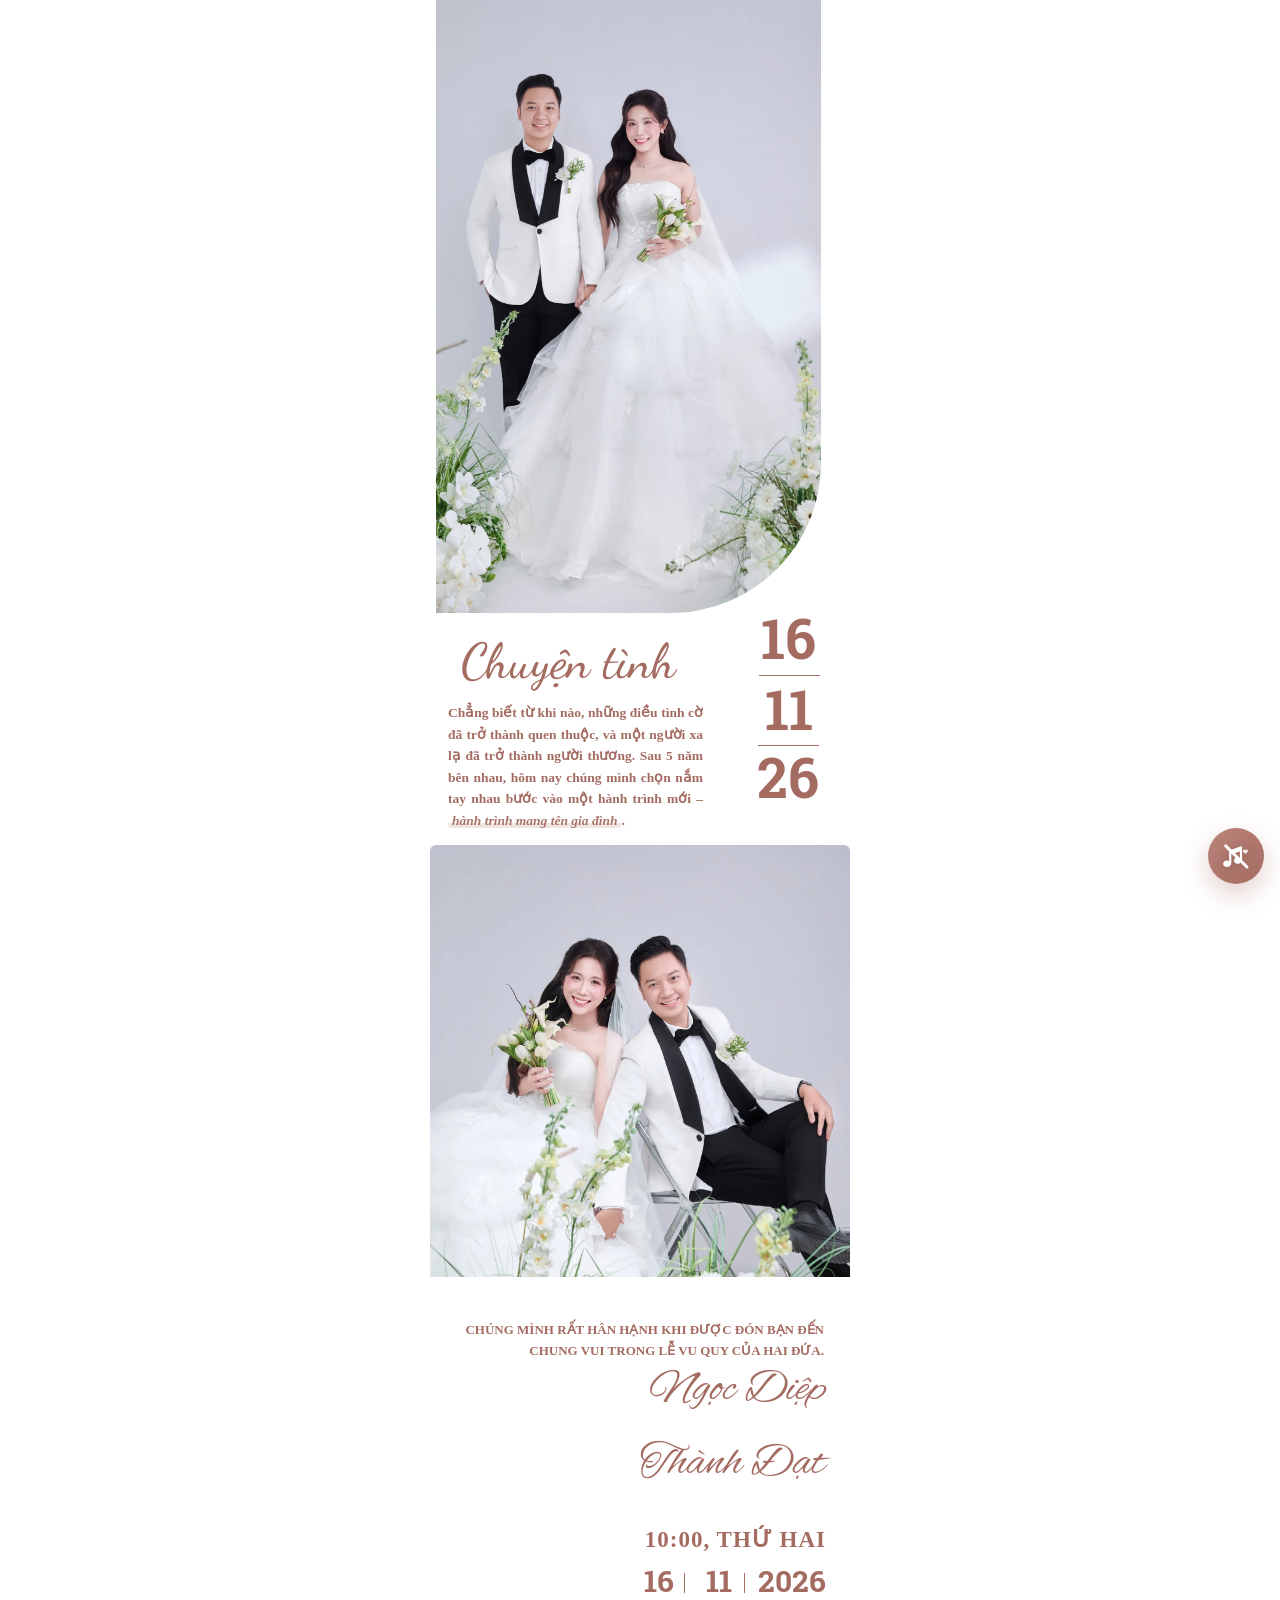
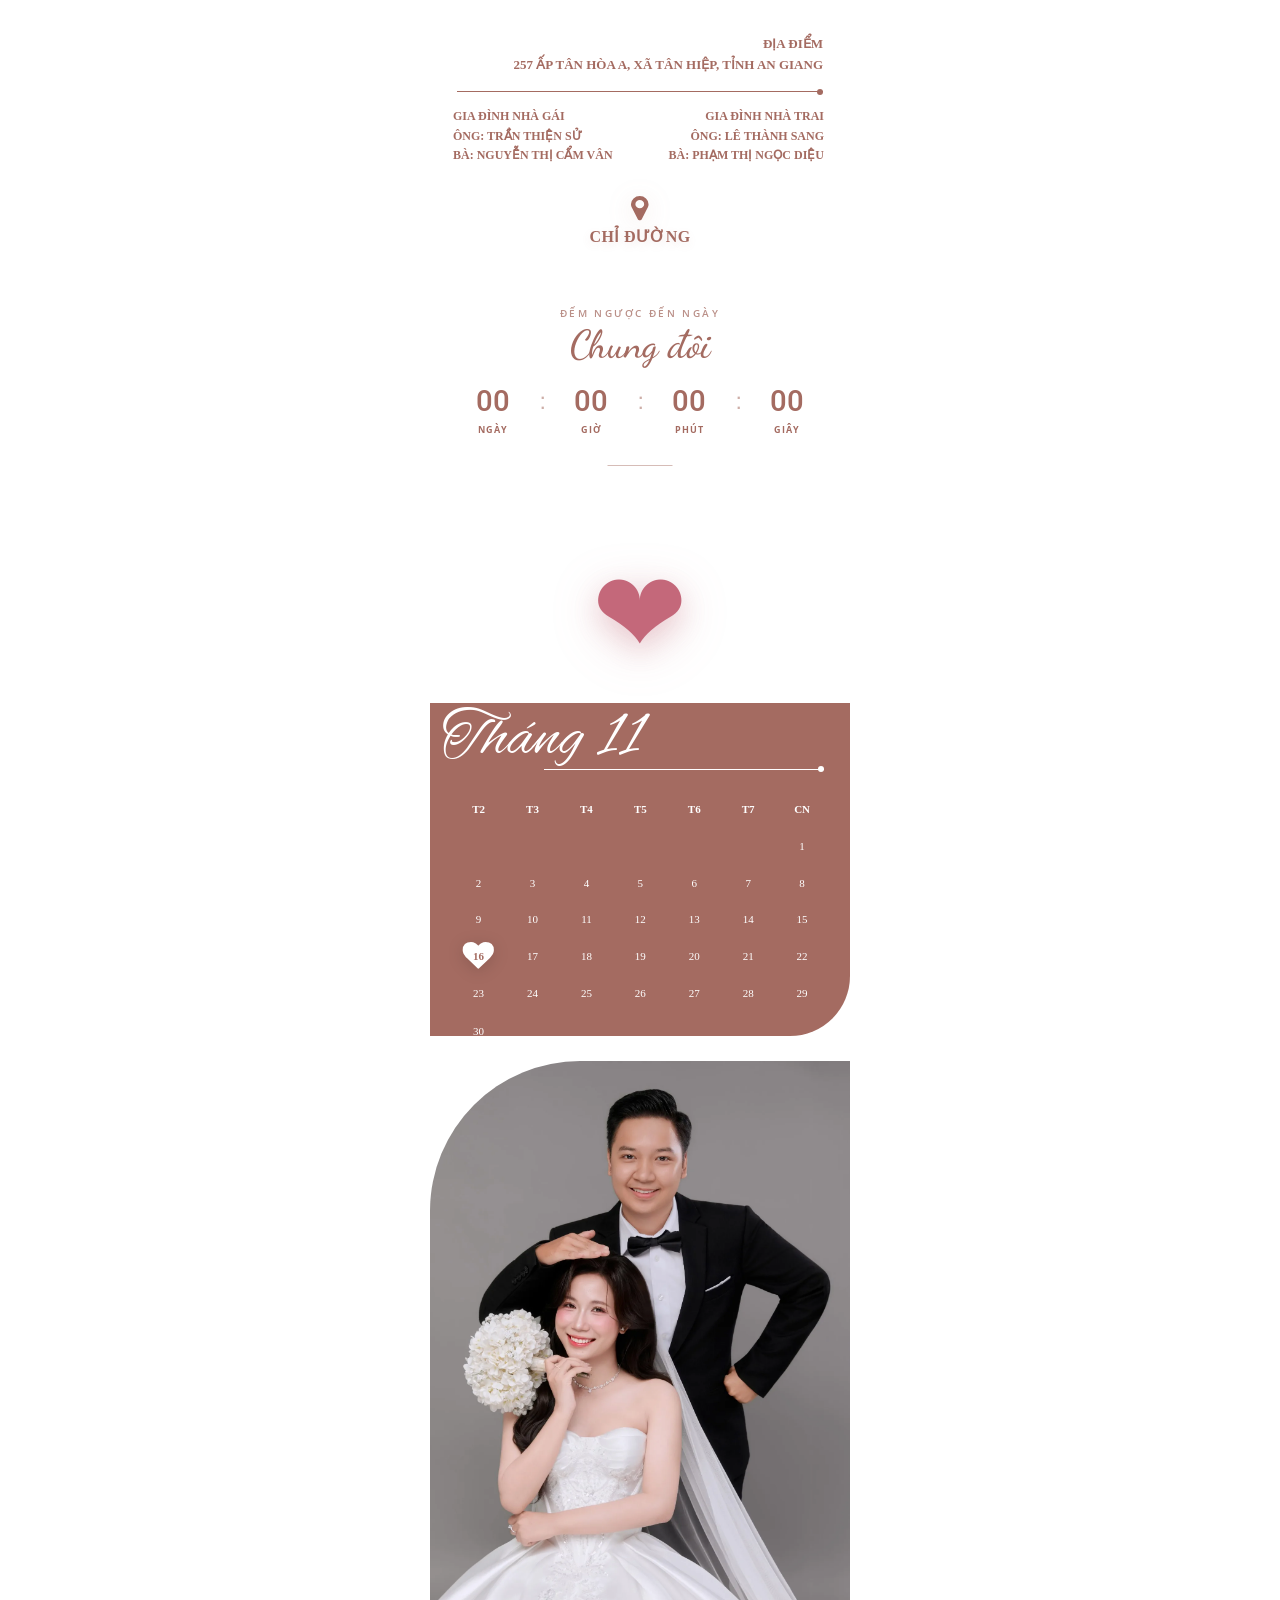
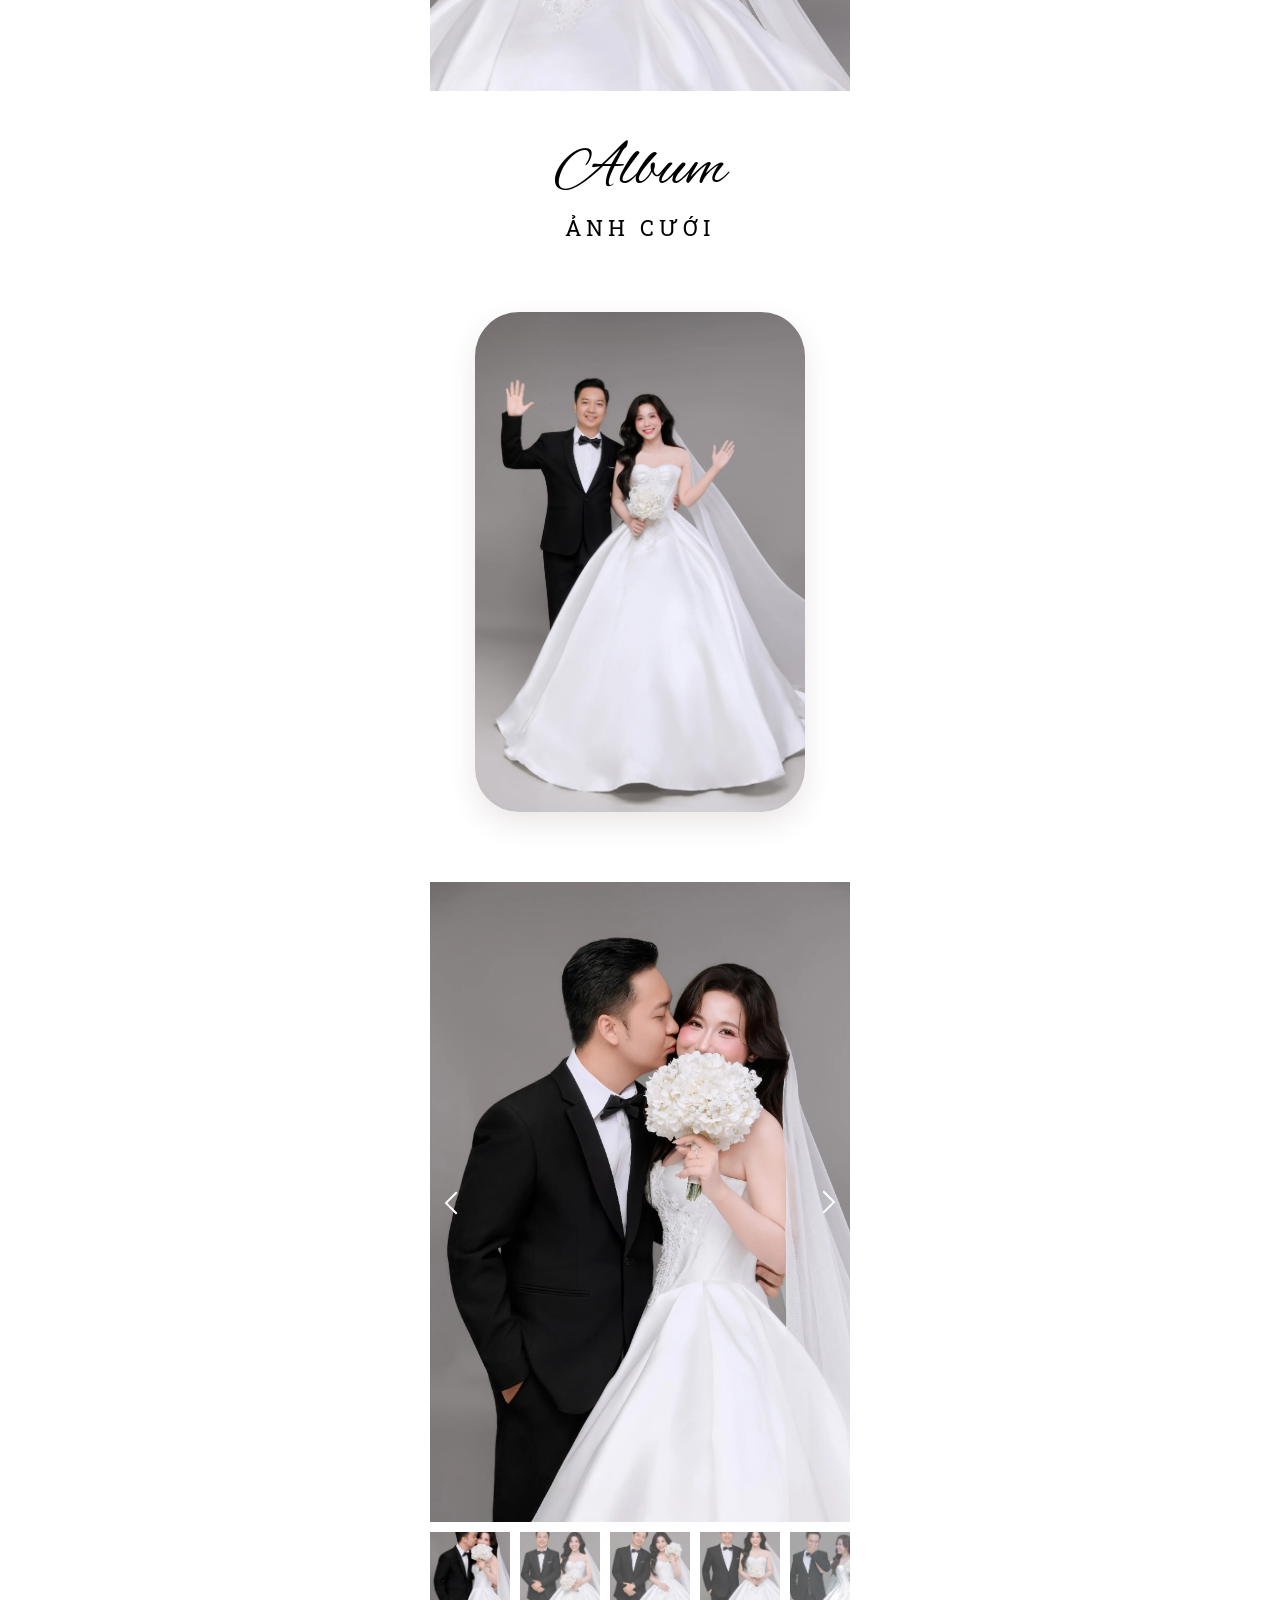
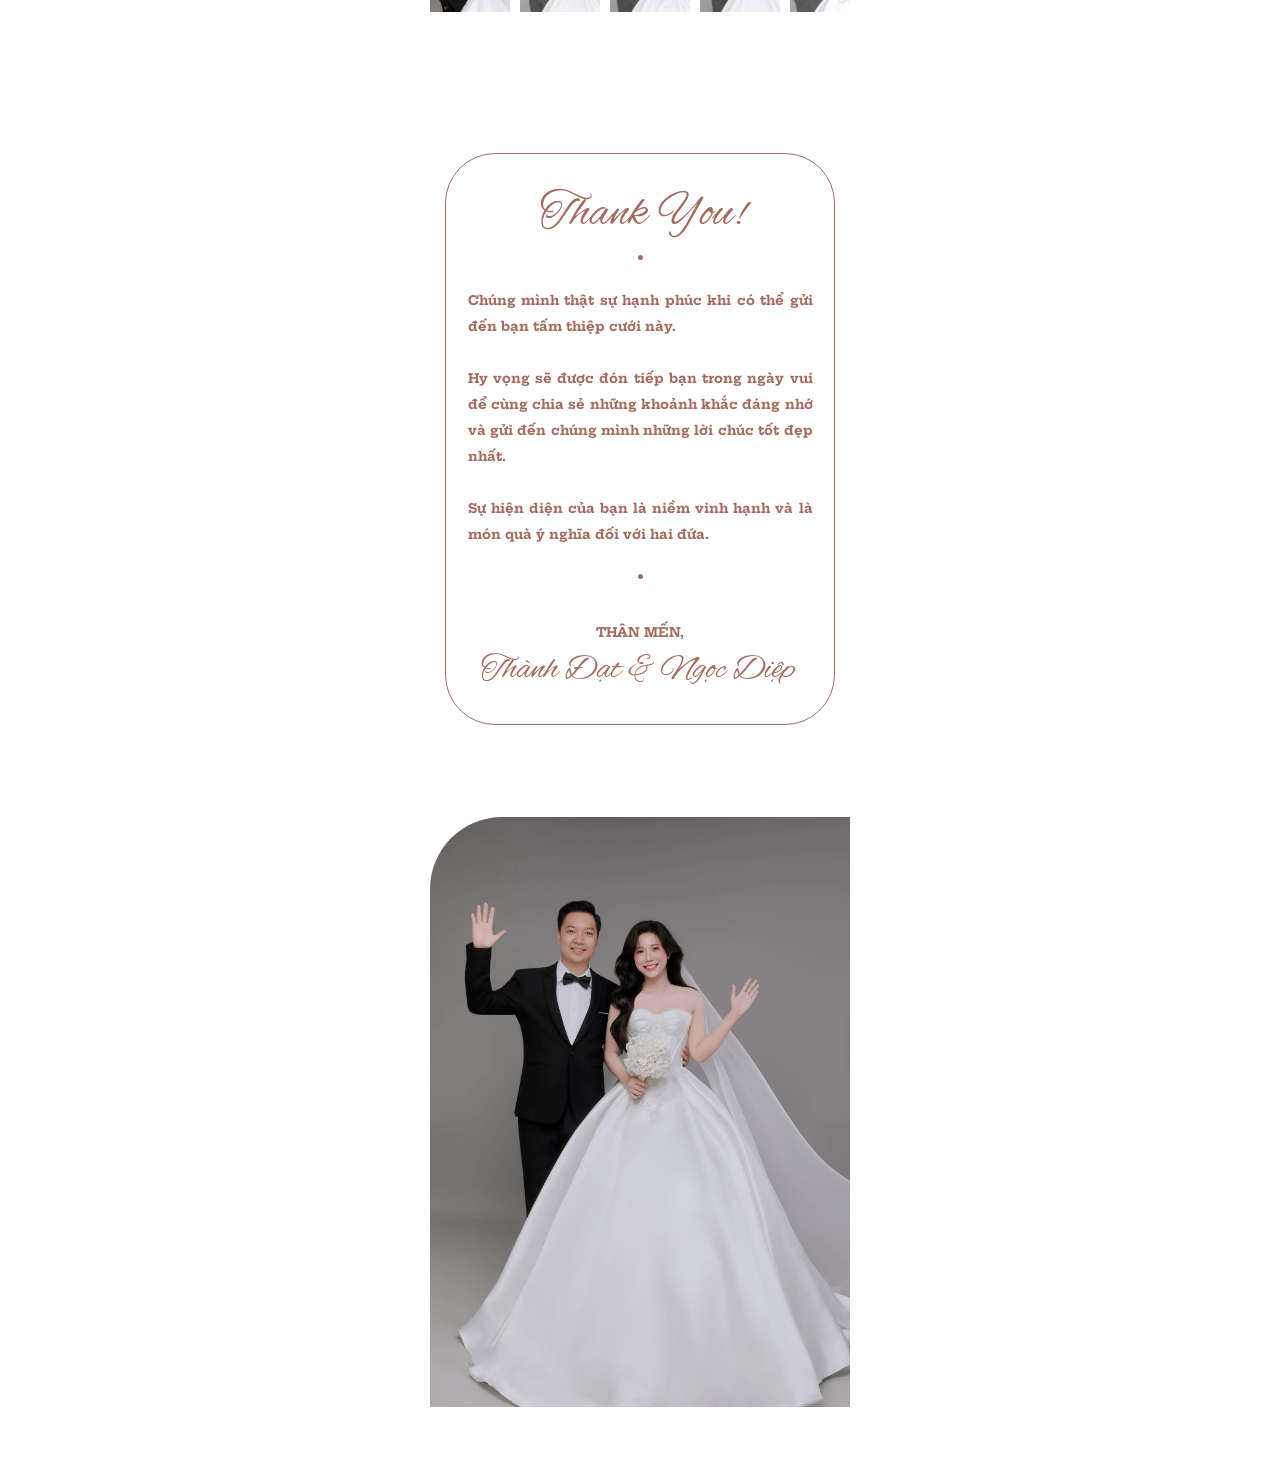
==== index.html @ f13bcc70 "Update wedding website" ====
<!DOCTYPE html>
<html lang="vi">

<head>
  <meta charset="UTF-8">
  <meta name="viewport" content="width=device-width, initial-scale=1, viewport-fit=cover">
  <title>Đám cưới Thành Đạt & Ngọc Diệp</title>

  <meta name="description" content="Trân trọng kính mời bạn đến chung vui cùng Thành Đạt & Ngọc Diệp.">

  <meta property="og:type" content="website">

  <meta property="og:title" content="Đám cưới Thành Đạt & Ngọc Diệp">

  <meta property="og:description" content="Trân trọng kính mời bạn đến chung vui cùng Thành Đạt & Ngọc Diệp.">

  <meta property="og:url" content="https://wedding-tone-hong.vercel.app/">

  <meta property="og:image" content="https://wedding-tone-hong.vercel.app/assets/images/share.jpg">

  <meta property="og:image:width" content="1200">

  <meta property="og:image:height" content="630">

  <meta name="twitter:card" content="summary_large_image">

  <meta name="twitter:title" content="Đám cưới Thành Đạt & Ngọc Diệp">

  <meta name="twitter:description" content="Trân trọng kính mời bạn đến chung vui cùng Thành Đạt & Ngọc Diệp.">

  <meta name="twitter:image" content="https://wedding-tone-hong.vercel.app/assets/images/share.jpg">
  <link rel="preconnect" href="https://fonts.googleapis.com/" crossorigin>
  <link rel="preconnect" href="https://fonts.gstatic.com/" crossorigin>
  <link rel="preconnect" href="https://w.ladicdn.com/" crossorigin>

  <!-- Wedding Tone Hong V2.8 optimized assets -->
  <link rel="preconnect" href="https://fonts.googleapis.com" crossorigin>
  <link rel="preconnect" href="https://fonts.gstatic.com" crossorigin>
  <link rel="preconnect" href="https://w.ladicdn.com" crossorigin>

  <link rel="preload" as="image" href="assets/images/cover.jpg" fetchpriority="high">

  <link
    rel="stylesheet"
    href="https://fonts.googleapis.com/css2?family=Alex+Brush&family=Dancing+Script:wght@500;600&family=Hepta+Slab:wght@400;700&family=Open+Sans:wght@400;700&family=Roboto+Slab:wght@400;700&display=swap"
  >

  <link rel="stylesheet" href="css/base-v2.8.css?v=2.8.0">
  <link rel="stylesheet" href="css/custom.css?v=2.8.0">
  <link rel="stylesheet" href="css/responsive-v2.8.css?v=2.8.0">

  <style id="style_lazyload">
body.lazyload .ladi-image-background,
body.lazyload .ladi-gallery-view-item,
body.lazyload .ladi-gallery-control-item{background-image:none!important}
</style>

  <script src="js/config.js?v=2.8.0" defer></script>
  <script src="js/customize.js?v=2.8.0" defer></script>
  <script src="js/responsive-v2.8.js?v=2.8.0" defer></script>

</head>

<body class="lazyload">
  <div class="ladi-wraper">
    <div id="SECTION1" class='ladi-section'>
      <div class='ladi-section-background'></div>
      <div class="ladi-container">
        <div id="IMAGE9" class='ladi-element'>
          <div class='ladi-image'>
            <div class="ladi-image-background"></div>
          </div>
        </div>
        <div id="IMAGE5" class='ladi-element'>
          <div class='ladi-image'>
            <div class="ladi-image-background"></div>
          </div>
        </div>
        <div id="HEADLINE8" class='ladi-element'>
          <h1 class='ladi-headline'>Chuyện tình</h1>
        </div>
        <div id="HEADLINE9" class='ladi-element'>
          <h1 class='ladi-headline'></h1>
        </div>
        <div id="HEADLINE7" class='ladi-element'>
          <h1 class='ladi-headline'>26<br></h1>
        </div>
        <div id="HEADLINE103" class='ladi-element'>
          <h1 class='ladi-headline'>11<br></h1>
        </div>
        <div id="HEADLINE104" class='ladi-element'>
          <h1 class='ladi-headline'>17<br></h1>
        </div>
        <div id="LINE1" class='ladi-element'>
          <div class='ladi-line'>
            <div class="ladi-line-container"></div>
          </div>
        </div>
        <div id="LINE2" class='ladi-element'>
          <div class='ladi-line'>
            <div class="ladi-line-container"></div>
          </div>
        </div>
      </div>
    </div>
    <div id="SECTION2" class='ladi-section'>
      <div class='ladi-section-background'></div>
      <div class="ladi-container">
        <div id="IMAGE10" class='ladi-element'>
          <div class='ladi-image'>
            <div class="ladi-image-background"></div>
          </div>
        </div>
        <div id="GROUP4" class='ladi-element'>
          <div class='ladi-group'>
            <div id="GROUP3" class='ladi-element'>
              <div class='ladi-group'>
                <div id="HEADLINE10" class='ladi-element'>
                  <h1 class='ladi-headline'>Thành Đạt</h1>
                </div>
                <div id="HEADLINE11" class='ladi-element'>
                  <h1 class='ladi-headline'>Ngọc Diệp</h1>
                </div>
              </div>
            </div>
            <div id="IMAGE12" class='ladi-element'>
              <div class='ladi-image'>
                <div class="ladi-image-background"></div>
              </div>
            </div>
          </div>
        </div>
        <div id="HEADLINE12" class='ladi-element'>
          <h3 class='ladi-headline ladi-transition'></h3>
        </div>
        <div id="GROUP5" class='ladi-element'>
          <div class='ladi-group'>
            <div id="LINE3" class='ladi-element'>
              <div class='ladi-line'>
                <div class="ladi-line-container"></div>
              </div>
            </div>
            <div id="BOX2" class='ladi-element'>
              <div class='ladi-box ladi-transition'></div>
            </div>
          </div>
        </div>
        <div id="IMAGE14" class='ladi-element'>
          <div class='ladi-image'>
            <div class="ladi-image-background"></div>
          </div>
        </div>
        <div id="HEADLINE80" class='ladi-element'>
          <h3 class='ladi-headline ladi-transition'></h3>
        </div>
        <div id="GROUP30" class='ladi-element'>
          <div class='ladi-group'>
            <div id="GROUP29" class='ladi-element'>
              <div class='ladi-group'>
                <div id="HEADLINE91" class='ladi-element'>
                  <h3 class='ladi-headline ladi-transition'>17<br></h3>
                </div>
                <div id="HEADLINE92" class='ladi-element'>
                  <h3 class='ladi-headline ladi-transition'>11<br></h3>
                </div>
                <div id="HEADLINE93" class='ladi-element'>
                  <h3 class='ladi-headline ladi-transition'>2026<br></h3>
                </div>
                <div id="LINE16" class='ladi-element'>
                  <div class='ladi-line'>
                    <div class="ladi-line-container"></div>
                  </div>
                </div>
                <div id="LINE17" class='ladi-element'>
                  <div class='ladi-line'>
                    <div class="ladi-line-container"></div>
                  </div>
                </div>
              </div>
            </div>
            <div id="HEADLINE13" class='ladi-element'>
              <h3 class='ladi-headline ladi-transition'></h3>
            </div>
          </div>
        </div><a
          href="https://www.google.com/maps/dir/51.042311,-113.983428/T.Pot+China+Bistro,+9650+Harvest+Hills+Blvd+N,+Calgary,+AB+T3K+5P4,+Canada/@51.0893093,-114.108796,13404m/data=!3m2!1e3!4b1!4m10!4m9!1m1!4e1!1m5!1m1!1s0x5371667d44a2226f:0x8ac742a384e2f761!2m2!1d-114.0694672!2d51.1415144!3e0?entry=ttu"
          target="_blank" rel="noopener noreferrer" id="GROUP33" class='ladi-element'>
          <div class='ladi-group'>
            <div id="SHAPE2" class='ladi-element'>
              <div class='ladi-shape'><svg xmlns="http://www.w3.org/2000/svg" width="100%" height="100%"
                  preserveAspectRatio="none" viewBox="0 0 1049.8953 1896.0833" class="" fill="rgb(164, 107, 97)">
                  <path
                    d="M768 640q0-106-75-181t-181-75-181 75-75 181 75 181 181 75 181-75 75-181zm256 0q0 109-33 179l-364 774q-16 33-47.5 52t-67.5 19-67.5-19-46.5-52L33 819Q0 749 0 640q0-212 150-362t362-150 362 150 150 362z">
                  </path>
                </svg></div>
            </div>
            <div id="HEADLINE95" class='ladi-element'>
              <h3 class='ladi-headline ladi-transition'>Chỉ đường</h3>
            </div>
          </div>
        </a>
        <div id="PARAGRAPH1" class='ladi-element'>
          <div class='ladi-paragraph'></div>
        </div>
        
        <div id="HEADLINE105" class='ladi-element'>
          <h3 class='ladi-headline ladi-transition'><span style="font-weight: bold;"></span><br><br></h3>
        </div>
        <div id="HEADLINE106" class='ladi-element'>
          <h3 class='ladi-headline ladi-transition'><span style="font-weight: bold;"></span> <span
              style="font-weight: bold;">family</span><br><br></h3>
        </div>
        
      </div>
    </div>
	
	<!-- =========================================
     COUNTDOWN
     ========================================= -->
<section id="SECTION_COUNTDOWN">
  <div class="countdown-inner">

    <div class="countdown-small">
      ĐẾM NGƯỢC ĐẾN NGÀY
    </div>

    <div class="countdown-title">
      Chung đôi
    </div>

    <div
      id="wedding-countdown"
      class="countdown-grid"
      aria-live="polite"
    >

      <div class="countdown-item">
        <span
          id="countdown-days"
          class="countdown-number"
        >00</span>

        <span class="countdown-label">
          Ngày
        </span>
      </div>

      <div class="countdown-separator">
        :
      </div>

      <div class="countdown-item">
        <span
          id="countdown-hours"
          class="countdown-number"
        >00</span>

        <span class="countdown-label">
          Giờ
        </span>
      </div>

      <div class="countdown-separator">
        :
      </div>

      <div class="countdown-item">
        <span
          id="countdown-minutes"
          class="countdown-number"
        >00</span>

        <span class="countdown-label">
          Phút
        </span>
      </div>

      <div class="countdown-separator">
        :
      </div>

      <div class="countdown-item">
        <span
          id="countdown-seconds"
          class="countdown-number"
        >00</span>

        <span class="countdown-label">
          Giây
        </span>
      </div>

    </div>

  </div>
</section>
	
    <div id="SECTION3" class='ladi-section'>
      <div class='ladi-section-background'></div>
      <div class="ladi-container">
        <div id="IMAGE15" class='ladi-element'>
          <div class='ladi-image'>
            <div class="ladi-image-background"></div>
          </div>
        </div>
        <div id="BOX3" class='ladi-element'>
          <div class='ladi-box ladi-transition'></div>
        </div>
        <div id="HEADLINE16" class='ladi-element'>
          <h3 class='ladi-headline ladi-transition'>Tháng</h3>
        </div>
        <div id="GROUP21" class='ladi-element'>
          <div class='ladi-group'>
            <div id="SHAPE1" class='ladi-element'>
              <div class='ladi-shape'><svg xmlns="http://www.w3.org/2000/svg" width="100%" height="100%"
                  preserveAspectRatio="none" viewBox="0 0 1792 1896.0833" class="" fill="rgb(255, 255, 255)">
                  <path
                    d="M896 1664q-26 0-44-18l-624-602q-10-8-27.5-26T145 952.5 77 855 23.5 734 0 596q0-220 127-344t351-124q62 0 126.5 21.5t120 58T820 276t76 68q36-36 76-68t95.5-68.5 120-58T1314 128q224 0 351 124t127 344q0 221-229 450l-623 600q-18 18-44 18z">
                  </path>
                </svg></div>
            </div>
            <div id="HEADLINE17" class='ladi-element'>
              <h3 class='ladi-headline'>Mon</h3>
            </div>
            <div id="HEADLINE18" class='ladi-element'>
              <h3 class='ladi-headline'>tue</h3>
            </div>
            <div id="HEADLINE19" class='ladi-element'>
              <h3 class='ladi-headline'>wed</h3>
            </div>
            <div id="HEADLINE20" class='ladi-element'>
              <h3 class='ladi-headline'>thu</h3>
            </div>
            <div id="HEADLINE21" class='ladi-element'>
              <h3 class='ladi-headline'>fri</h3>
            </div>
            <div id="HEADLINE22" class='ladi-element'>
              <h3 class='ladi-headline'>sat</h3>
            </div>
            <div id="HEADLINE23" class='ladi-element'>
              <h3 class='ladi-headline'>sun</h3>
            </div>
            <div id="HEADLINE24" class='ladi-element'>
              <h3 class='ladi-headline'>2</h3>
            </div>
            <div id="HEADLINE25" class='ladi-element'>
              <h3 class='ladi-headline'>3</h3>
            </div>
            <div id="HEADLINE26" class='ladi-element'>
              <h3 class='ladi-headline'>4</h3>
            </div>
            <div id="HEADLINE27" class='ladi-element'>
              <h3 class='ladi-headline'>5</h3>
            </div>
            <div id="HEADLINE28" class='ladi-element'>
              <h3 class='ladi-headline'>6</h3>
            </div>
            <div id="HEADLINE29" class='ladi-element'>
              <h3 class='ladi-headline'>7</h3>
            </div>
            <div id="HEADLINE30" class='ladi-element'>
              <h3 class='ladi-headline'>8</h3>
            </div>
            <div id="HEADLINE31" class='ladi-element'>
              <h3 class='ladi-headline'>9</h3>
            </div>
            <div id="HEADLINE32" class='ladi-element'>
              <h3 class='ladi-headline'>10</h3>
            </div>
            <div id="HEADLINE33" class='ladi-element'>
              <h3 class='ladi-headline'>11</h3>
            </div>
            <div id="HEADLINE34" class='ladi-element'>
              <h3 class='ladi-headline'>12</h3>
            </div>
            <div id="HEADLINE35" class='ladi-element'>
              <h3 class='ladi-headline'>13</h3>
            </div>
            <div id="HEADLINE36" class='ladi-element'>
              <h3 class='ladi-headline'>14</h3>
            </div>
            <div id="HEADLINE37" class='ladi-element'>
              <h3 class='ladi-headline'>15</h3>
            </div>
            <div id="HEADLINE38" class='ladi-element'>
              <h3 class='ladi-headline'>16</h3>
            </div>
            <div id="HEADLINE39" class='ladi-element'>
              <h3 class='ladi-headline'>17</h3>
            </div>
            <div id="HEADLINE41" class='ladi-element'>
              <h3 class='ladi-headline'>19</h3>
            </div>
            <div id="HEADLINE42" class='ladi-element'>
              <h3 class='ladi-headline'>20</h3>
            </div>
            <div id="HEADLINE43" class='ladi-element'>
              <h3 class='ladi-headline'>21</h3>
            </div>
            <div id="HEADLINE44" class='ladi-element'>
              <h3 class='ladi-headline'>22</h3>
            </div>
            <div id="HEADLINE45" class='ladi-element'>
              <h3 class='ladi-headline'>23</h3>
            </div>
            <div id="HEADLINE46" class='ladi-element'>
              <h3 class='ladi-headline'>25</h3>
            </div>
            <div id="HEADLINE47" class='ladi-element'>
              <h3 class='ladi-headline'>26</h3>
            </div>
            <div id="HEADLINE48" class='ladi-element'>
              <h3 class='ladi-headline'>24</h3>
            </div>
            <div id="HEADLINE49" class='ladi-element'>
              <h3 class='ladi-headline'>27</h3>
            </div>
            <div id="HEADLINE50" class='ladi-element'>
              <h3 class='ladi-headline'>28</h3>
            </div>
            <div id="HEADLINE51" class='ladi-element'>
              <h3 class='ladi-headline'>29</h3>
            </div>
            <div id="HEADLINE52" class='ladi-element'>
              <h3 class='ladi-headline'>30</h3>
            </div>
            <div id="HEADLINE53" class='ladi-element'>
              <h3 class='ladi-headline'>31</h3>
            </div>
            <div id="HEADLINE54" class='ladi-element'>
              <h3 class='ladi-headline'>1</h3>
            </div>
            <div id="HEADLINE40" class='ladi-element'>
              <h3 class='ladi-headline'>18</h3>
            </div>
          </div>
        </div>
        <div id="GROUP9" class='ladi-element'>
          <div class='ladi-group'>
            <div id="LINE4" class='ladi-element'>
              <div class='ladi-line'>
                <div class="ladi-line-container"></div>
              </div>
            </div>
            <div id="BOX4" class='ladi-element'>
              <div class='ladi-box ladi-transition'></div>
            </div>
          </div>
        </div>
        <div id="IMAGE16" class='ladi-element'>
          <div class='ladi-image'>
            <div class="ladi-image-background"></div>
          </div>
        </div>
        <div id="IMAGE17" class='ladi-element'>
          <div class='ladi-image'>
            <div class="ladi-image-background"></div>
          </div>
        </div>
        <div id="IMAGE47" class='ladi-element'>
          <div class='ladi-image'>
            <div class="ladi-image-background"></div>
          </div>
        </div>
      </div>
    </div>

    <div id="SECTION9" class='ladi-section'>
      <div class='ladi-section-background'></div>
      <div class="ladi-container">
        <div id="IMAGE52" class='ladi-element'>
          <div class='ladi-image'>
            <div class="ladi-image-background"></div>
          </div>
        </div>

        <div id="GROUP42" class='ladi-element'>
          <div class='ladi-group'>

            <div id="IMAGE55" class='ladi-element'>
              <div class='ladi-image'>
                <div class="ladi-image-background"></div>
              </div>
            </div>
            <div id="GROUP43" class='ladi-element'>
              <div class='ladi-group'>
                <div id="HEADLINE107" class='ladi-element'>
                  <h3 class='ladi-headline ladi-transition'>Album</h3>
                </div>
                <div id="HEADLINE108" class='ladi-element'>
                  <h3 class='ladi-headline ladi-transition'>Ảnh cưới</h3>
                </div>
              </div>
            </div>
          </div>
        </div>
        <div id="IMAGE56" class='ladi-element'>
          <div class='ladi-image'>
            <div class="ladi-image-background"></div>
          </div>
        </div>
        <div id="GALLERY2" class='ladi-element'>
          <div class='ladi-gallery ladi-gallery-bottom'>
            <div class="ladi-gallery-view">
              <div class="ladi-gallery-view-arrow ladi-gallery-view-arrow-left opacity-0"></div>
              <div class="ladi-gallery-view-arrow ladi-gallery-view-arrow-right opacity-0"></div>
              </div>
            <div class="ladi-gallery-control">
              <div class="ladi-gallery-control-box">
                </div>
              <div class="ladi-gallery-control-arrow ladi-gallery-control-arrow-left opacity-0"></div>
              <div class="ladi-gallery-control-arrow ladi-gallery-control-arrow-right opacity-0"></div>
            </div>
          </div>
        </div>
      </div>
    </div>
    <div id="SECTION6" class='ladi-section'>
      <div class='ladi-section-background'></div>
      <div class="ladi-container">
        <div id="IMAGE40" class='ladi-element'>
          <div class='ladi-image'>
            <div class="ladi-image-background"></div>
          </div>
        </div>
        <div id="BOX16" class='ladi-element'>
          <div class='ladi-box ladi-transition'></div>
        </div>
        <div id="HEADLINE86" class='ladi-element'>
          <h2 class='ladi-headline'></h2>
        </div>
        <div id="HEADLINE87" class='ladi-element'>
          <h2 class='ladi-headline'>Thân mến,<br></h2>
        </div>
        <div id="BOX12" class='ladi-element'>
          <div class='ladi-box ladi-transition'></div>
        </div>
        <div id="BOX13" class='ladi-element'>
          <div class='ladi-box ladi-transition'></div>
        </div>
        <div id="HEADLINE88" class='ladi-element'>
          <h2 class='ladi-headline'>Thành Đạt &amp; Ngọc Diệp<br></h2>
        </div>
        <div id="HEADLINE100" class='ladi-element'>
          <h2 class='ladi-headline'>Thank You!<br></h2>
        </div>
      </div>
    </div>
    <div id="SECTION7" class='ladi-section'>
      <div class='ladi-section-background'></div>
      <div class="ladi-container">
        <div id="IMAGE42" class='ladi-element'>
          <div class='ladi-image'>
            <div class="ladi-image-background"></div>
          </div>
        </div>

        
        <div id="IMAGE43" class='ladi-element'>
          <div class='ladi-image'>
            <div class="ladi-image-background"></div>
          </div>
        </div>
  
      </div>
    </div>

  </div>

  

  <script id="script_lazyload">
(function(){
  var body=document.body;
  var style=document.getElementById("style_lazyload");
  if(!body)return;

  var nodes=[].slice.call(document.querySelectorAll(
    ".ladi-image-background,.ladi-gallery-view-item,.ladi-gallery-control-item"
  ));
  var h=window.innerHeight||document.documentElement.clientHeight||800;
  var margin=520;

  nodes.forEach(function(el){
    var r=el.getBoundingClientRect();
    if(r.top>h+margin||r.bottom<-margin)el.classList.add("ladi-lazyload");
  });

  if(style)style.remove();
  body.classList.remove("lazyload");

  var lazy=[].slice.call(document.querySelectorAll(".ladi-lazyload"));
  if(!lazy.length)return;

  if(!("IntersectionObserver" in window)){
    lazy.forEach(function(el){el.classList.remove("ladi-lazyload")});
    return;
  }

  var io=new IntersectionObserver(function(entries){
    entries.forEach(function(entry){
      if(!entry.isIntersecting)return;
      entry.target.classList.remove("ladi-lazyload");
      io.unobserve(entry.target);
    });
  },{rootMargin:"520px 0px",threshold:.01});

  lazy.forEach(function(el){io.observe(el)});
})();
</script>

  <!-- Wedding Tone Hong V2.7 - independent runtime -->
  </body>

</html>
---- css/base-v2.8.css ----
/* Wedding Tone Hong V2.8.1 - lean base extracted from index.html */
*,*::before,*::after{box-sizing:border-box}
html,body,div,span,h1,h2,h3,p,a,section{margin:0;padding:0;border:0}
html{-webkit-text-size-adjust:100%;text-size-adjust:100%}
body{line-height:1;background:#fff;font-family:"Open Sans",sans-serif;overflow-x:hidden}
a{text-decoration:none;color:inherit}
*{-webkit-tap-highlight-color:transparent}
.ladi-wraper{width:420px;min-height:100%;overflow:hidden;touch-action:manipulation}
.ladi-container{position:relative;margin:0 auto;height:100%}
.ladi-element{position:absolute}
.ladi-section{position:relative;margin:0 auto}
.ladi-section-background{position:absolute;inset:0;width:100%;height:100%;pointer-events:none;overflow:hidden}
.ladi-group,.ladi-image,.ladi-box,.ladi-shape{position:absolute;width:100%;height:100%}
.ladi-image,.ladi-box{overflow:hidden}
.ladi-image-background{position:absolute;width:100%;height:100%;margin:0 auto;background-repeat:no-repeat;background-position:left top;background-size:cover;background-attachment:scroll;background-origin:content-box;pointer-events:none}
.ladi-headline,.ladi-paragraph{display:inline-block;width:100%;word-break:break-word}
.ladi-line{position:relative}
.ladi-line-container{width:100%;height:100%;border-right:0!important;border-bottom:0!important}
.ladi-transition{transition:all 150ms linear}
.opacity-0{opacity:0}
.ladi-lazyload{background-image:none!important}
.ladi-gallery{position:absolute;width:100%;height:100%;overflow:hidden}
.ladi-gallery-view{position:absolute;overflow:hidden}
.ladi-gallery-view-item{position:relative;display:none;width:100%;height:100%;background-size:cover;background-repeat:no-repeat;background-position:center;backface-visibility:hidden}
.ladi-gallery-view-item.selected{display:block}
.ladi-gallery-control{position:absolute;overflow:hidden}
.ladi-gallery-control-box{position:relative;display:inline-flex;left:0}
.ladi-gallery-control-item{position:relative;flex:0 0 auto;background-size:cover;background-repeat:no-repeat;background-position:center;cursor:pointer}
.ladi-gallery-view-arrow{position:absolute;top:calc(50% - 16.5px);z-index:40;width:33px;height:33px;cursor:pointer;background-repeat:no-repeat;background-position:center;background-image:url("data:image/svg+xml;utf8,%3Csvg%20width%3D%2224%22%20height%3D%2224%22%20viewBox%3D%220%200%2024%2024%22%20xmlns%3D%22http%3A%2F%2Fwww.w3.org%2F2000%2Fsvg%22%20fill%3D%22%23fff%22%3E%3Cpath%20d%3D%22M7%20.586L18.414%2012%207%2023.414%205.586%2022%2015.586%2012%205.586%202z%22/%3E%3C/svg%3E")}
.ladi-gallery-view-arrow-left{left:5px;transform:rotateY(180deg)}
.ladi-gallery-view-arrow-right{right:5px}
.ladi-gallery-bottom .ladi-gallery-view{top:0;width:100%}
.ladi-gallery-bottom .ladi-gallery-control{width:100%;bottom:0}
.ladi-shape{pointer-events:none}
svg{display:block}

/* Original page fonts/base */
body {
direction: ltr;
}

.ladi-wraper {
margin: 0 auto;
      width: 420px;
}

@font-face {
font-family: "YmbudHRm";
      src: url("https://w.ladicdn.com/691804d3a89f3900120ca482/boton-20260622030649-op-gn.ttf") format("truetype");
}

@font-face {
font-family: "SGFbxsYWtUmVndWxhcidGY";
      src: url("https://w.ladicdn.com/691804d3a89f3900120ca482/hayollan-regular-20260622030649-av_vi.ttf") format("truetype");
}

body {
font-family: "Open Sans", sans-serif
}

/* Original 420px layout - unused sections removed */
#SECTION1 {
height: 1046.6px;
}

#IMAGE9,
#IMAGE9>.ladi-image>.ladi-image-background,
#IMAGE10>.ladi-image>.ladi-image-background {
width: 420px;
      height: 992.906px;
}

#IMAGE9,
#IMAGE9>.ladi-image>.ladi-image-background,
#IMAGE7>.ladi-image>.ladi-image-background,
#IMAGE10>.ladi-image>.ladi-image-background,
#HEADLINE10,
#IMAGE12>.ladi-image>.ladi-image-background,
#LINE3,
#HEADLINE91,
#HEADLINE13,
#IMAGE15>.ladi-image>.ladi-image-background,
#HEADLINE17,
#LINE4,
#IMAGE16>.ladi-image>.ladi-image-background,
#IMAGE17>.ladi-image>.ladi-image-background,
#IMAGE47>.ladi-image>.ladi-image-background,
#IMAGE52,
#IMAGE52>.ladi-image>.ladi-image-background,
#IMAGE55>.ladi-image>.ladi-image-background,
#HEADLINE107,
#IMAGE56>.ladi-image>.ladi-image-background,
#IMAGE40,
#IMAGE40>.ladi-image>.ladi-image-background,
#IMAGE42,
#IMAGE42>.ladi-image>.ladi-image-background {
top: 0px;
      left: 0px;
}

#IMAGE9>.ladi-image>.ladi-image-background,
#IMAGE10>.ladi-image>.ladi-image-background,
#IMAGE15>.ladi-image>.ladi-image-background,
#IMAGE52>.ladi-image>.ladi-image-background,
#IMAGE56>.ladi-image>.ladi-image-background,
#IMAGE40>.ladi-image>.ladi-image-background,
#IMAGE42>.ladi-image>.ladi-image-background {
background-image: url("https://w.ladicdn.com/s750x1300/691804d3a89f3900120ca482/_0026_clear-white-plaster-texture-pattern-copy-11-20251020184301-fkysx-20260531144422-dm9aa.png");
}

#IMAGE5 {
width: 385.111px;
      height: 612.666px;
      top: 0px;
      left: 6px;
}

#IMAGE5>.ladi-image>.ladi-image-background {
width: 408.245px;
      height: 612.666px;
      top: 0px;
      left: -23px;
}

#IMAGE5>.ladi-image>.ladi-image-background,
#IMAGE43>.ladi-image>.ladi-image-background {
background-image: url("../assets/images/footer.webp") !important;
}

#IMAGE5>.ladi-image {
border-bottom-right-radius: 150px;
}

#GROUP2 {
width: 333.781px;
      height: 155px;
      top: 0px;
      left: 46.1095px;
}

#IMAGE7,
#IMAGE7>.ladi-image>.ladi-image-background {
width: 241.609px;
      height: 100.503px;
}

#IMAGE7 {
top: 35.592px;
      left: 0px;
}

#IMAGE7>.ladi-image>.ladi-image-background {
background-image: url("https://w.ladicdn.com/s550x450/691804d3a89f3900120ca482/untitled-1_and-20260622030448-pniv9.png");
}

#HEADLINE3 {
width: 260px;
      top: 0px;
      left: 73.781px;
}

#HEADLINE3>.ladi-headline,
#HEADLINE4>.ladi-headline {
font-family: "Alex Brush", cursive !important;
      font-size: 55.07px;
      line-height: 1.6;
      color: rgb(255, 255, 255);
      text-align: right;
      text-transform: capitalize;
}

#HEADLINE4 {
width: 211px;
      top: 67px;
      left: 122.781px;
}

#HEADLINE8 {
width: 213px;
      top: 644.6px;
      left: 9.8905px;
}

#HEADLINE8>.ladi-headline {
font-family: SGFbxsYWtUmVndWxhcidGY;
      font-size: 51px;
      line-height: 1.2;
      color: rgb(164, 107, 97);
      text-align: center;
}

#HEADLINE9 {
width: 246px;
      top: 715.6px;
      left: 28.195px;
}

#HEADLINE9 .story-highlight {
  font-weight: 700;
  color: #a87467;
  font-style: italic;
  background: linear-gradient(transparent 65%, rgba(168, 116, 103, 0.18) 65%);
  padding: 0 4px;
  border-radius: 4px;
}

#HEADLINE9>.ladi-headline {
font-family: YmbudHRm;
      font-size: 14px;
      line-height: 1.2;
      color: rgb(164, 107, 97);
      text-align: left;
}

#HEADLINE7,
#HEADLINE103,
#HEADLINE104 {
width: 102px;
}

#HEADLINE7 {
top: 743.6px;
      left: 307.248px;
}

#HEADLINE7>.ladi-headline,
#HEADLINE103>.ladi-headline,
#HEADLINE104>.ladi-headline {
font-family: "Roboto Slab", serif;
      font-size: 55px;
      line-height: 1.2;
      color: rgb(164, 107, 97);
      text-transform: uppercase;
      text-align: center;
}

#HEADLINE103 {
top: 676.1px;
      left: 308.248px;
}

#HEADLINE104 {
top: 604.6px;
      left: 307.248px;
}

#LINE1,
#LINE2 {
width: 61px;
}

#LINE1 {
top: 666.6px;
      left: 328.748px;
}

#LINE1>.ladi-line>.ladi-line-container,
#LINE2>.ladi-line>.ladi-line-container,
#LINE3>.ladi-line>.ladi-line-container {
border-top: 1px solid rgb(164, 107, 97);
      border-right: 1px solid rgb(164, 107, 97);
      border-bottom: 1px solid rgb(164, 107, 97);
      border-left: 0px !important;
}

#LINE1>.ladi-line,
#LINE2>.ladi-line,
#LINE3>.ladi-line,
#LINE4>.ladi-line {
width: 100%;
      padding: 8px 0px;
}

#LINE2 {
top: 736.6px;
      left: 327.748px;
}

#SECTION2 {
height: 602.07px;
}

#IMAGE10 {
width: 420px;
      height: 829.764px;
      top: 0.306px;
      left: 0px;
}

#GROUP4 {
width: 338.332px;
      height: 153.095px;
      top: 92.4px;
      left: 57.668px;
}

#GROUP3 {
width: 223px;
      height: 153.095px;
      top: 0px;
      left: 115.332px;
}

#HEADLINE10 {
width: 223px;
}

#HEADLINE10>.ladi-headline,
#HEADLINE11>.ladi-headline {
font-family: "Alex Brush", cursive !important;
      font-size: 55.07px;
      line-height: 1.6;
      color: rgb(164, 107, 97);
      text-transform: capitalize;
      text-align: right;
}

#HEADLINE11 {
width: 115px;
      top: 65.095px;
      left: 108px;
}

#IMAGE12,
#IMAGE12>.ladi-image>.ladi-image-background {
width: 248.789px;
      height: 103.49px;
}

#IMAGE12 {
top: 32.108px;
      left: 34px;
}

#IMAGE12>.ladi-image>.ladi-image-background {
background-image: url("https://w.ladicdn.com/s550x450/691804d3a89f3900120ca482/77613c09-a9b8-49b7-b936-d97178e24e96-photoroom-20260704012412-5n3dm.png");
}

#HEADLINE12 {
width: 378px;
      top: 43.9px;
      left: 16px;
}

#HEADLINE12>.ladi-headline,
#HEADLINE80>.ladi-headline {
font-family: YmbudHRm;
      font-size: 13px;
      line-height: 1.6;
      color: rgb(164, 107, 97);
      text-transform: uppercase;
      letter-spacing: 0px;
      text-align: right;
}

#HEADLINE12>.ladi-headline:hover,
#BOX2>.ladi-box:hover,
#HEADLINE80>.ladi-headline:hover,
#HEADLINE91>.ladi-headline:hover,
#HEADLINE92>.ladi-headline:hover,
#HEADLINE93>.ladi-headline:hover,
#HEADLINE13>.ladi-headline:hover,
#HEADLINE95>.ladi-headline:hover,
#HEADLINE105>.ladi-headline:hover,
#HEADLINE106>.ladi-headline:hover,
#BOX3>.ladi-box:hover,
#HEADLINE16>.ladi-headline:hover,
#BOX4>.ladi-box:hover,
#HEADLINE107>.ladi-headline:hover,
#HEADLINE108>.ladi-headline:hover,
#BOX16>.ladi-box:hover,
#BOX12>.ladi-box:hover,
#BOX13>.ladi-box:hover,
#HEADLINE90>.ladi-headline:hover {
opacity: 1;
}

#GROUP5 {
width: 366px;
      height: 17px;
      top: 406.9px;
      left: 27px;
}

#LINE3,
#HEADLINE13 {
width: 366px;
}

#BOX2,
#BOX4 {
width: 6px;
      height: 6px;
}

#BOX2 {
top: 5.5px;
      left: 360px;
}

#BOX2>.ladi-box,
#BOX4>.ladi-box,
#BOX12>.ladi-box,
#BOX13>.ladi-box {
border-radius: 100px;
}

#BOX2>.ladi-box,
#BOX3>.ladi-box,
#BOX12>.ladi-box,
#BOX13>.ladi-box {
background-color: rgb(164, 107, 97);
}

#IMAGE14 {
width: 420px;
      height: 210px;
      top: -201.6px;
      left: 0px;
}

#IMAGE14>.ladi-image>.ladi-image-background,
#IMAGE16,
#IMAGE16>.ladi-image>.ladi-image-background {
width: 420px;
      height: 630px;
}

#IMAGE14>.ladi-image>.ladi-image-background {
top: -185px;
      left: 0px;
}

#IMAGE14>.ladi-image {
border-radius: 3px;
}

#HEADLINE80 {
width: 389px;
      top: 357.245px;
      left: 4px;
}

#GROUP30 {
width: 366px;
      height: 83.249px;
      top: 245.495px;
      left: 30px;
}

#GROUP29 {
width: 197.305px;
      height: 48px;
      top: 35.249px;
      left: 168.695px;
}

#HEADLINE91 {
width: 45px;
}

#HEADLINE91>.ladi-headline,
#HEADLINE92>.ladi-headline,
#HEADLINE93>.ladi-headline {
font-family: "Roboto Slab", serif;
      font-size: 30px;
      line-height: 1.6;
      color: rgb(164, 107, 97);
      text-transform: uppercase;
      letter-spacing: 0px;
      text-align: right;
}

#HEADLINE92 {
width: 39px;
      top: 0px;
      left: 64.6525px;
}

#HEADLINE93 {
width: 71px;
      top: 0px;
      left: 126.305px;
}

#LINE16,
#LINE17 {
height: 20px;
}

#LINE16 {
top: 16.02px;
      left: 47.305px;
}

#LINE16>.ladi-line>.ladi-line-container,
#LINE17>.ladi-line>.ladi-line-container {
border-top: 0px !important;
      border-right: 1px solid rgb(164, 107, 97);
      border-bottom: 1px solid rgb(164, 107, 97);
      border-left: 1px solid rgb(164, 107, 97);
}

#LINE16>.ladi-line,
#LINE17>.ladi-line {
height: 100%;
      padding: 0px 8px;
}

#LINE17 {
top: 15.479px;
      left: 107.305px;
}

#HEADLINE13>.ladi-headline {
font-family: YmbudHRm;
      font-size: 23px;
      line-height: 1.6;
      color: rgb(164, 107, 97);
      text-transform: uppercase;
      letter-spacing: 1px;
      text-align: right;
}

#GROUP33 {
width: 108px;
      height: 53.584px;
      top: 517.203px;
      left: 159px;
}

#SHAPE2 {
width: 14.3426px;
      height: 26.4778px;
      top: 0px;
      left: 48.8313px;
}

#SHAPE2 svg:last-child {
fill: rgb(164, 107, 97);
}

#HEADLINE95 {
width: 108px;
      top: 31.584px;
      left: 0px;
}

#HEADLINE95>.ladi-headline {
font-family: YmbudHRm;
      font-size: 14px;
      line-height: 1.6;
      color: rgb(164, 107, 97);
      text-transform: uppercase;
      letter-spacing: 0px;
      text-align: center;
}

#PARAGRAPH1 {
width: 469px;
}

#PARAGRAPH1 {
top: 202.733px;
      left: -552.5px;
}

#PARAGRAPH1>.ladi-paragraph {
font-size: 16px;
      line-height: 1.6;
      color: rgb(218, 189, 189);
}

#HEADLINE106 {
width: 169px;
      top: 430.733px;
      left: 225px;
}

#HEADLINE106>.ladi-headline {
font-family: YmbudHRm;
      font-size: 12px;
      line-height: 1.6;
      color: rgb(164, 107, 97);
      text-transform: uppercase;
      letter-spacing: 0px;
      text-align: right;
}

#HEADLINE105 {
width: 185px;
      top: 430.733px;
      left: 23px;
}

#HEADLINE105>.ladi-headline {
font-family: YmbudHRm;
      font-size: 12px;
      line-height: 1.6;
      color: rgb(164, 107, 97);
      text-transform: uppercase;
      letter-spacing: 0px;
      text-align: left;
}

#SECTION3 {
height: 1207.9px;
}

#IMAGE15 {
width: 420px;
      height: 973.394px;
      top: -1.488px;
      left: 0px;
}

#IMAGE15>.ladi-image>.ladi-image-background,
#IMAGE52>.ladi-image>.ladi-image-background,
#IMAGE56>.ladi-image>.ladi-image-background {
width: 420px;
      height: 997.394px;
}

#BOX3 {
width: 420px;
      height: 333px;
      top: 219.2px;
      left: 0px;
}

#BOX3>.ladi-box {
border-radius: 0px 0px 60px;
}

#HEADLINE16 {
width: 277px;
      top: 219.2px;
      left: 5.781px;
}

#HEADLINE16>.ladi-headline {
      font-size: 55px;
      line-height: 1.6;
      color: rgb(255, 255, 255);
      letter-spacing: 0px;
      text-align: left;
}

#GROUP21 {
width: 366.497px;
      height: 201.738px;
      top: 315.683px;
      left: 27.101px;
}

#SHAPE1 {
width: 30.5869px;
      height: 32.3634px;
      top: 103.375px;
      left: 276.246px;
}

#SHAPE1 svg:last-child {
fill: rgb(255, 255, 255);
}

#HEADLINE17,
#HEADLINE18,
#HEADLINE19,
#HEADLINE20,
#HEADLINE21,
#HEADLINE22,
#HEADLINE23,
#HEADLINE24,
#HEADLINE25,
#HEADLINE26,
#HEADLINE27,
#HEADLINE28,
#HEADLINE29,
#HEADLINE30,
#HEADLINE31,
#HEADLINE32,
#HEADLINE33,
#HEADLINE34,
#HEADLINE35,
#HEADLINE36,
#HEADLINE37,
#HEADLINE38,
#HEADLINE39,
#HEADLINE41,
#HEADLINE42,
#HEADLINE43,
#HEADLINE44,
#HEADLINE45,
#HEADLINE46,
#HEADLINE47,
#HEADLINE48,
#HEADLINE49,
#HEADLINE50,
#HEADLINE51,
#HEADLINE52,
#HEADLINE53,
#HEADLINE54,
#HEADLINE40 {
width: 43px;
}

#HEADLINE17>.ladi-headline,
#HEADLINE18>.ladi-headline,
#HEADLINE19>.ladi-headline,
#HEADLINE20>.ladi-headline,
#HEADLINE21>.ladi-headline,
#HEADLINE22>.ladi-headline,
#HEADLINE23>.ladi-headline,
#HEADLINE24>.ladi-headline,
#HEADLINE25>.ladi-headline,
#HEADLINE26>.ladi-headline,
#HEADLINE27>.ladi-headline,
#HEADLINE28>.ladi-headline,
#HEADLINE29>.ladi-headline,
#HEADLINE30>.ladi-headline,
#HEADLINE31>.ladi-headline,
#HEADLINE32>.ladi-headline,
#HEADLINE33>.ladi-headline,
#HEADLINE34>.ladi-headline,
#HEADLINE35>.ladi-headline,
#HEADLINE36>.ladi-headline,
#HEADLINE37>.ladi-headline,
#HEADLINE38>.ladi-headline,
#HEADLINE39>.ladi-headline,
#HEADLINE41>.ladi-headline,
#HEADLINE42>.ladi-headline,
#HEADLINE43>.ladi-headline,
#HEADLINE44>.ladi-headline,
#HEADLINE45>.ladi-headline,
#HEADLINE46>.ladi-headline,
#HEADLINE47>.ladi-headline,
#HEADLINE48>.ladi-headline,
#HEADLINE49>.ladi-headline,
#HEADLINE50>.ladi-headline,
#HEADLINE51>.ladi-headline,
#HEADLINE52>.ladi-headline,
#HEADLINE53>.ladi-headline,
#HEADLINE54>.ladi-headline {
font-family: YmbudHRm;
      font-size: 11px;
      line-height: 1.6;
      color: rgb(255, 255, 255);
      text-transform: uppercase;
      letter-spacing: 0px;
      text-align: center;
}

#HEADLINE18 {
top: 0px;
      left: 53.9178px;
}

#HEADLINE19 {
top: 0px;
      left: 107.835px;
}

#HEADLINE20 {
top: 0px;
      left: 161.749px;
}

#HEADLINE21 {
top: 0px;
      left: 215.663px;
}

#HEADLINE22 {
top: 0px;
      left: 269.58px;
}

#HEADLINE23 {
top: 0px;
      left: 323.497px;
}

#HEADLINE24 {
top: 37.067px;
      left: 161.748px;
}

#HEADLINE25 {
top: 37.067px;
      left: 215.663px;
}

#HEADLINE26 {
top: 37.067px;
      left: 269.58px;
}

#HEADLINE27 {
top: 37.067px;
      left: 323.497px;
}

#HEADLINE28 {
top: 73.955px;
      left: 0px;
}

#HEADLINE29 {
top: 73.955px;
      left: 53.9178px;
}

#HEADLINE30 {
top: 73.955px;
      left: 107.835px;
}

#HEADLINE31 {
top: 73.955px;
      left: 161.748px;
}

#HEADLINE32 {
top: 73.955px;
      left: 215.663px;
}

#HEADLINE33 {
top: 73.955px;
      left: 269.58px;
}

#HEADLINE34 {
top: 73.955px;
      left: 323.497px;
}

#HEADLINE35 {
top: 109.385px;
      left: 0px;
}

#HEADLINE36 {
top: 109.385px;
      left: 53.9178px;
}

#HEADLINE37 {
top: 109.385px;
      left: 107.833px;
}

#HEADLINE38 {
top: 109.385px;
      left: 161.748px;
}

#HEADLINE39 {
top: 109.385px;
      left: 215.663px;
}

#HEADLINE41 {
top: 109.385px;
      left: 323.497px;
}

#HEADLINE42 {
top: 146.189px;
      left: 0px;
}

#HEADLINE43 {
top: 146.189px;
      left: 53.9178px;
}

#HEADLINE44 {
top: 146.189px;
      left: 107.835px;
}

#HEADLINE45 {
top: 146.189px;
      left: 161.748px;
}

#HEADLINE46 {
top: 146.189px;
      left: 269.58px;
}

#HEADLINE47 {
top: 146.189px;
      left: 323.497px;
}

#HEADLINE48 {
top: 146.189px;
      left: 215.665px;
}

#HEADLINE49 {
top: 183.738px;
      left: 0px;
}

#HEADLINE50 {
top: 183.738px;
      left: 53.9165px;
}

#HEADLINE51 {
top: 183.738px;
      left: 107.833px;
}

#HEADLINE52 {
top: 183.738px;
      left: 161.745px;
}

#HEADLINE53 {
top: 183.738px;
      left: 215.662px;
}

#HEADLINE54 {
top: 37.067px;
      left: 107.833px;
}

#HEADLINE40 {
top: 109.385px;
      left: 269.58px;
}

#HEADLINE40>.ladi-headline {
font-family: YmbudHRm;
      font-size: 11px;
      line-height: 1.6;
      color: rgb(164, 107, 97);
      text-transform: uppercase;
      letter-spacing: 0px;
      text-align: center;
}

#GROUP9 {
width: 280px;
      height: 17px;
      top: 277.2px;
      left: 113.598px;
}

#LINE4 {
width: 280px;
}

#LINE4>.ladi-line>.ladi-line-container {
border-top: 0.5px solid rgb(255, 255, 255);
      border-right: 0.5px solid rgb(255, 255, 255);
      border-bottom: 0.5px solid rgb(255, 255, 255);
      border-left: 0px !important;
}

#BOX4 {
top: 5.5px;
      left: 274px;
}

#BOX4>.ladi-box {
background-color: rgb(255, 255, 255);
}

#IMAGE16 {
top: 577.557px;
      left: 0px;
}

#IMAGE16>.ladi-image {
border-top-left-radius: 150px;
}

#IMAGE17,
#IMAGE17>.ladi-image>.ladi-image-background {
width: 420.01px;
      height: 123.027px;
}

#IMAGE17 {
top: 1072.53px;
      left: 0px;
}

#IMAGE17>.ladi-image>.ladi-image-background {
background-image: url("https://w.ladicdn.com/s750x450/691804d3a89f3900120ca482/desstiny-20260622050243-0wmg2.png");
}

#IMAGE47 {
width: 152px;
      height: 158px;
}

#IMAGE47 {
top: 45.7px;
      left: 134px;
}

#IMAGE47>.ladi-image>.ladi-image-background {
width: 152px;
      height: 158.702px;
      background-image: url("https://w.ladicdn.com/s500x500/691804d3a89f3900120ca482/laphong2-20260703070747-6ox00.png");
}

#SECTION9 {
height: 1505.6px;
}

#IMAGE52 {
width: 420px;
      height: 851.051px;
}

#GROUP42 {
width: 429.866px;
      height: 458.04px;
      top: 232.749px;
      left: -9.86565px;
}

#IMAGE55,
#IMAGE55>.ladi-image>.ladi-image-background {
width: 305.36px;
      height: 458.04px;
}

#IMAGE55 {
top: 0px;
      left: 99.1272px;
}

#IMAGE55>.ladi-image {
border-radius: 50px;
}

#GROUP43 {
width: 243.123px;
      height: 155px;
      top: 143.73px;
      left: 0px;
}

#HEADLINE107,
#HEADLINE108 {
width: 191px;
}

#HEADLINE107>.ladi-headline {
font-family: SGFbxsYWtUmVndWxhcidGY;
      font-size: 97px;
      line-height: 1.6;
      color: rgb(255, 251, 240);
      letter-spacing: 0px;
      text-align: center;
}

#HEADLINE108 {
top: 77px;
      left: 52.1229px;
}

#HEADLINE108>.ladi-headline {
font-family: YmbudHRm;
      font-size: 49px;
      line-height: 1.6;
      color: rgb(255, 251, 240);
      text-transform: uppercase;
      letter-spacing: 0px;
      text-align: center;
}

#IMAGE56 {
width: 420px;
      height: 654.549px;
      top: 851.051px;
      left: 0px;
}

#GALLERY2 {
width: 420px;
      height: 730px;
      top: 744.646px;
      left: 0px;
}

#GALLERY2 .ladi-gallery .ladi-gallery-view .ladi-gallery-view-arrow,
#GALLERY2 .ladi-gallery .ladi-gallery-control .ladi-gallery-control-arrow {
background-image: url("data:image/svg+xml;utf8, %3Csvg%20width%3D%2224%22%20height%3D%2224%22%20viewBox%3D%220%200%2024%2024%22%20xmlns%3D%22http%3A%2F%2Fwww.w3.org%2F2000%2Fsvg%22%20fill%3D%22rgba(255%2C%20255%2C%20255%2C%201)%22%3E%3Cpath%20fill-rule%3D%22evenodd%22%20clip-rule%3D%22evenodd%22%20d%3D%22M7.00015%200.585938L18.4144%2012.0002L7.00015%2023.4144L5.58594%2022.0002L15.5859%2012.0002L5.58594%202.00015L7.00015%200.585938Z%22%3E%3C%2Fpath%3E%3C%2Fsvg%3E");
}

#GALLERY2>.ladi-gallery>.ladi-gallery-view {
height: calc(100% - 90px);
}

#GALLERY2>.ladi-gallery>.ladi-gallery-control {
height: 80px;
}

#GALLERY2>.ladi-gallery>.ladi-gallery-control>.ladi-gallery-control-box>.ladi-gallery-control-item {
width: 80px;
      height: 80px;
      margin-right: 10px;
}

#SECTION6 {
height: 637.549px;
}

#IMAGE40 {
width: 420px;
      height: 637.549px;
}

#IMAGE40>.ladi-image>.ladi-image-background,
#IMAGE42>.ladi-image>.ladi-image-background {
width: 420px;
      height: 998.549px;
}

#BOX16 {
width: 390px;
      height: 572px;
      top: 31.7745px;
      left: 15px;
}

#BOX16>.ladi-box {
border-width: 1px;
      border-radius: 50px;
      border-style: solid;
      border-color: rgb(164, 107, 97);
      background-color: rgba(242, 243, 244, 0);
}

#HEADLINE86 {
width: 345px;
      top: 165.461px;
      left: 37.5px;
}

#HEADLINE86>.ladi-headline {
font-family: "Hepta Slab", serif;
      font-size: 13px;
      line-height: 2;
      color: rgb(164, 107, 97);
      text-align: justify;
}

#HEADLINE87,
#HEADLINE88,
#HEADLINE100 {
width: 341px;
}

#HEADLINE87 {
top: 497.433px;
      left: 39.5px;
}

#HEADLINE87>.ladi-headline {
font-family: "Hepta Slab", serif;
      font-size: 13px;
      line-height: 2;
      color: rgb(164, 107, 97);
      text-transform: uppercase;
      text-align: center;
}

#BOX12,
#BOX13 {
width: 5px;
      height: 5px;
}

#BOX12 {
top: 452.461px;
      left: 208px;
}

#BOX13 {
top: 133.461px;
      left: 207.995px;
}

#HEADLINE88 {
top: 525.433px;
      left: 37.5px;
}

#HEADLINE88>.ladi-headline,
#HEADLINE100>.ladi-headline {
font-family: SGFbxsYWtUmVndWxhcidGY;
      font-size: 32px;
      line-height: 2;
      color: rgb(164, 107, 97);
      text-align: center;
}

#HEADLINE100 {
top: 61.433px;
      left: 41.5px;
}

#SECTION7 {
height: 759.7px;
}

#IMAGE42 {
width: 420px;
      height: 759.7px;
}

#IMAGE43 {
width: 419.995px;
      height: 202.806px;
      top: 556.894px;
      left: 0.005px;
}

#IMAGE43>.ladi-image>.ladi-image-background {
width: 422.889px;
      height: 634.334px;
      top: -290px;
      left: 0px;
}

#IMAGE43>.ladi-image {
border-top-left-radius: 60px;
      filter: brightness(85%);
}

#HEADLINE90 {
width: 254px;
      top: 645.961px;
      left: 0px;
}

#HEADLINE90>.ladi-headline {
font-family: SGFbxsYWtUmVndWxhcidGY;
      font-size: 53.58px;
      line-height: 2;
      color: rgb(255, 255, 255);
      text-align: center;
}

/* Local wedding images */
/* =========================================================
     ẢNH LOCAL - KHÔNG CHO HIỆN ẢNH MẪU LADIPAGE KHI F5
     ========================================================= */

    /* Ảnh đầu trang */
    #IMAGE5>.ladi-image>.ladi-image-background {
background-image:
        url("../assets/images/cover.webp") !important;
}

/* Ảnh phần Chuyện tình / Lời mời */
    #IMAGE14>.ladi-image>.ladi-image-background {
background-image:
        url("../assets/images/invitation.webp") !important;
}

/* Ảnh phía dưới lịch */
    #IMAGE16>.ladi-image>.ladi-image-background {
background-image:
        url("../assets/images/calendar.webp") !important;
}

/* Ảnh chính phần Album */
    #IMAGE55>.ladi-image>.ladi-image-background {
background-image:
        url("../assets/images/album-cover.webp") !important;
}

/* Ảnh cuối trang */
    #IMAGE43>.ladi-image>.ladi-image-background {
background-image:
        url("../assets/images/footer.webp") !important;
}

/* =========================================================
     GALLERY
     ========================================================= */

    #GALLERY2 .ladi-gallery-view-item[data-index="0"],
#GALLERY2 .ladi-gallery-control-item[data-index="0"] {
background-image:
        url("../assets/images/gallery-1.webp") !important;
}

#GALLERY2 .ladi-gallery-view-item[data-index="1"],
#GALLERY2 .ladi-gallery-control-item[data-index="1"] {
background-image:
        url("../assets/images/gallery-2.webp") !important;
}

#GALLERY2 .ladi-gallery-view-item[data-index="2"],
#GALLERY2 .ladi-gallery-control-item[data-index="2"] {
background-image:
        url("../assets/images/gallery-3.webp") !important;
}

#GALLERY2 .ladi-gallery-view-item[data-index="3"],
#GALLERY2 .ladi-gallery-control-item[data-index="3"] {
background-image:
        url("../assets/images/gallery-4.webp") !important;
}

#GALLERY2 .ladi-gallery-view-item[data-index="4"],
#GALLERY2 .ladi-gallery-control-item[data-index="4"] {
background-image:
        url("../assets/images/gallery-5.webp") !important;
}

#GALLERY2 .ladi-gallery-view-item[data-index="5"],
#GALLERY2 .ladi-gallery-control-item[data-index="5"] {
background-image:
        url("../assets/images/gallery-6.webp") !important;
}

#GALLERY2 .ladi-gallery-view-item[data-index="6"],
#GALLERY2 .ladi-gallery-control-item[data-index="6"] {
background-image:
        url("../assets/images/gallery-7.webp") !important;
}

#GALLERY2 .ladi-gallery-view-item[data-index="7"],
#GALLERY2 .ladi-gallery-control-item[data-index="7"] {
background-image:
        url("../assets/images/gallery-8.webp") !important;
}

#GALLERY2 .ladi-gallery-view-item[data-index="8"],
#GALLERY2 .ladi-gallery-control-item[data-index="8"] {
background-image:
        url("../assets/images/gallery-9.webp") !important;
}

#GALLERY2 .ladi-gallery-view-item[data-index="9"],
#GALLERY2 .ladi-gallery-control-item[data-index="9"] {
background-image:
        url("../assets/images/gallery-10.webp") !important;
}
---- css/custom.css ----
600&display=swap");

/* Wedding Tone Hồng V2.7
   Tối ưu để chạy độc lập không cần ladipagev3.min.js.
   Mobile-first cho layout gốc 420px. */

:root {
  --rose-main: #a46b61;
  --rose-dark: #7f5048;
  --rose-soft: #fff6f3;
}

html,
body {
  margin: 0;
  padding: 0;
  overflow-x: hidden;
  -webkit-text-size-adjust: 100%;
}

body {
  background: #fff;
}

.ladi-wraper {
  max-width: 420px !important;
  margin: 0 auto !important;
}

/* =========================================================
   1) KHÔNG CÒN PHỤ THUỘC LADIPAGE RUNTIME
   ========================================================= */
.ladi-animation-hidden {
  visibility: visible !important;
  opacity: 1 !important;
  pointer-events: auto !important;
}

#IMAGE55,
#GROUP43,
#HEADLINE107,
#HEADLINE108,
#IMAGE55 > .ladi-image,
#IMAGE55 .ladi-image-background {
  visibility: visible !important;
  opacity: 1 !important;
}

/* =========================================================
   2) CHUYỆN TÌNH - tối ưu tiếng Việt
   ========================================================= */
#HEADLINE8 {
  width: 260px !important;
  top: 636px !important;
  left: 8px !important;
}

#HEADLINE8 > .ladi-headline {
  font-family: "Dancing Script", cursive !important;
  font-weight: 500 !important;
  font-size: 49px !important;
  line-height: 1.08 !important;
  text-align: center !important;
  white-space: nowrap !important;
}

#HEADLINE9 {
  width: 252px !important;
  top: 702px !important;
  left: 18px !important;
}

#HEADLINE9 > .ladi-headline {
  font-size: 13.5px !important;
  line-height: 1.42 !important;
  text-align: left !important;
  letter-spacing: 0 !important;
}

/* Tách cột ngày bên phải khỏi nội dung Chuyện tình. */
#HEADLINE104 {
  left: 307px !important;
}
#HEADLINE103 {
  left: 308px !important;
}
#HEADLINE7 {
  left: 307px !important;
}
#LINE1 {
  left: 329px !important;
}
#LINE2 {
  left: 328px !important;
}

/* =========================================================
   7) ẢNH CHUYỆN TÌNH
   - tăng chiều cao để thấy chân rõ hơn
   - chỉnh lại để thấy rõ mặt, không bị cắt đầu
   ========================================================= */

#SECTION2 {
  --photo-extra: 230px;

  /* giảm kéo lên để không bị che mặt */
  --photo-shift-up: 8px;

  height: calc(602.07px + var(--photo-extra)) !important;
}

/* ==============================
   ẢNH CHÍNH
   ============================== */
#IMAGE14 {
  width: 420px !important;
  height: calc(210px + var(--photo-extra)) !important;
  top: -201.6px !important;
  left: 0 !important;
}

#IMAGE14 > .ladi-image {
  border-radius: 6px !important;
  overflow: hidden !important;
}

#IMAGE14 > .ladi-image > .ladi-image-background {
  width: 420px !important;
  height: calc(210px + var(--photo-extra)) !important;

  /* trước đây kéo lên nhiều quá nên bị cắt mặt */
  top: calc(0px - var(--photo-shift-up)) !important;
  left: 0 !important;

  background-size: cover !important;

  /* ưu tiên thấy rõ khuôn mặt */
  background-position: center 12% !important;
}

/* =========================================================
   ĐẨY TOÀN BỘ NỘI DUNG PHÍA DƯỚI XUỐNG
   ========================================================= */

#HEADLINE12 {
  top: calc(43.9px + var(--photo-extra)) !important;
}

#GROUP4 {
  top: calc(92.4px + var(--photo-extra)) !important;
}

#GROUP30 {
  top: calc(245.495px + var(--photo-extra)) !important;
}

#HEADLINE80 {
  top: calc(357.245px + var(--photo-extra)) !important;
}

#GROUP5 {
  top: calc(406.9px + var(--photo-extra)) !important;
}

#HEADLINE105 {
  top: calc(430.733px + var(--photo-extra)) !important;
}

#HEADLINE106 {
  top: calc(430.733px + var(--photo-extra)) !important;
}

#GROUP33 {
  top: calc(517.203px + var(--photo-extra)) !important;
}

/* =========================================================
   4) BỎ TIMELINE + DRESSCODE
   ========================================================= */
#SECTION4 {
  display: none !important;
  height: 0 !important;
  min-height: 0 !important;
  margin: 0 !important;
  padding: 0 !important;
  overflow: hidden !important;
}

#SECTION4 * {
  animation: none !important;
}

/* =========================================================
   5) THAY HÌNH LÁ BẰNG TRÁI TIM
   ========================================================= */
#IMAGE47 > .ladi-image > .ladi-image-background {
  background-image: none !important;
}

#IMAGE47 {
  width: 152px !important;
  height: 152px !important;
}

#IMAGE47::before {
  content: "❤";
  position: absolute;
  inset: 0;
  display: flex;
  align-items: center;
  justify-content: center;
  font-size: 108px;
  line-height: 1;
  color: rgb(181, 96, 105);
  text-shadow: 0 10px 26px rgba(181, 96, 105, 0.22);
  pointer-events: none;
}

/* =========================================================
   6) BỎ RSVP / POPUP XÁC NHẬN
   ========================================================= */
#GROUP19,
#BOX15,
#FORM2,
#POPUP2,
#backdrop-popup {
  display: none !important;
}

#SECTION_POPUP {
  height: 0 !important;
  min-height: 0 !important;
}

/* =========================================================
   7) NÚT CHỈ ĐƯỜNG
   ========================================================= */
#GROUP33 {
  cursor: pointer !important;
  -webkit-tap-highlight-color: transparent;
  touch-action: manipulation;
}

/* =========================================================
   8) ALBUM - bỏ ảnh nền sau, giữ 1 ảnh chính + tiêu đề phía trên
   ========================================================= */
#SECTION9 {
  height: 1630px !important;
}

/* IMAGE53 là lá trang trí, IMAGE54 là ảnh ngang phía sau. */
#IMAGE53,
#IMAGE54 {
  display: none !important;
}

#GROUP42 {
  width: 420px !important;
  height: 530px !important;
  top: 190px !important;
  left: 0 !important;
}

#IMAGE55 {
  display: block !important;
  width: 330px !important;
  height: 500px !important;
  top: 30px !important;
  left: 45px !important;
}

#IMAGE55 > .ladi-image {
  display: block !important;
  width: 330px !important;
  height: 500px !important;
  border-radius: 44px !important;
  overflow: hidden !important;
  box-shadow: 0 12px 28px rgba(88, 62, 57, 0.12);
}

#IMAGE55 > .ladi-image > .ladi-image-background {
  display: block !important;
  width: 330px !important;
  height: 500px !important;
  top: 0 !important;
  left: 0 !important;
  background-size: cover !important;
  background-position: center top !important;
}

#GROUP43 {
  display: block !important;
  width: 420px !important;
  height: 135px !important;
  top: -145px !important;
  left: 0 !important;
  pointer-events: none !important;
}

#HEADLINE107,
#HEADLINE108 {
  width: 420px !important;
  left: 0 !important;
}

#HEADLINE107 {
  top: 0 !important;
}

#HEADLINE107 > .ladi-headline {
  font-family: "Alex Brush", cursive !important;
  font-size: 64px !important;
  font-weight: 400 !important;
  line-height: 1.05 !important;
  color: var(--rose-main) !important;
  text-align: center !important;
  text-transform: none !important;
}

#HEADLINE108 {
  top: 78px !important;
}

#HEADLINE108 > .ladi-headline {
  font-family: "Roboto Slab", serif !important;
  font-size: 22px !important;
  font-weight: 400 !important;
  line-height: 1.2 !important;
  letter-spacing: 5px !important;
  color: var(--rose-main) !important;
  text-align: center !important;
  text-transform: uppercase !important;
}

#IMAGE56 {
  width: 420px !important;
  height: 800px !important;
  top: 760px !important;
  left: 0 !important;
}

#GALLERY2 {
  width: 420px !important;
  height: 730px !important;
  top: 790px !important;
  left: 0 !important;
  visibility: visible !important;
}

#GALLERY2 .ladi-gallery-view {
  touch-action: pan-y;
  contain: paint;
}

#GALLERY2 .ladi-gallery-view-item {
  transition: none !important;
  background-size: cover !important;
  background-position: center center !important;
  will-change: auto !important;
}

#GALLERY2 .ladi-gallery-control {
  overflow-x: auto !important;
  overflow-y: hidden !important;
  -webkit-overflow-scrolling: touch;
  scrollbar-width: none;
  touch-action: pan-x;
  overscroll-behavior-x: contain;
}

#GALLERY2 .ladi-gallery-control::-webkit-scrollbar {
  display: none;
}

#GALLERY2 .ladi-gallery-control-box {
  display: flex !important;
  left: 0 !important;
  width: max-content !important;
  transition: none !important;
}

#GALLERY2 .ladi-gallery-control-item {
  flex: 0 0 auto !important;
  opacity: 0.72;
  filter: none !important;
  transition: opacity 120ms ease !important;
}

#GALLERY2 .ladi-gallery-control-item.selected {
  opacity: 1;
}

#GALLERY2 .ladi-gallery-view-arrow {
  opacity: 1 !important;
  visibility: visible !important;
  touch-action: manipulation;
}

/* =========================================================
   9) CẢM ƠN - Alex Brush
   ========================================================= */
#HEADLINE100 > .ladi-headline,
#HEADLINE88 > .ladi-headline,
#HEADLINE90 > .ladi-headline {
  font-family: "Alex Brush", cursive !important;
  font-weight: 400 !important;
  text-transform: none !important;
}

#HEADLINE100 > .ladi-headline {
  font-size: 48px !important;
  line-height: 1.3 !important;
}

#HEADLINE88 > .ladi-headline {
  font-size: 35px !important;
  line-height: 1.35 !important;
}

/* =========================================================
   10) FOOTER - ảnh full người
   ========================================================= */
#SECTION7 {
  height: 700px !important;
}

#IMAGE42,
#IMAGE42 > .ladi-image > .ladi-image-background {
  height: 700px !important;
}

#IMAGE43 {
  top: 58px !important;
  left: 0 !important;
  width: 420px !important;
  height: 590px !important;
}

#IMAGE43 > .ladi-image {
  border-top-left-radius: 72px !important;
  filter: brightness(88%) !important;
}

#IMAGE43 > .ladi-image > .ladi-image-background {
  width: 420px !important;
  height: 590px !important;
  top: 0 !important;
  left: 0 !important;
  background-size: cover !important;
  background-position: center top !important;
}

#HEADLINE90 {
  width: 420px !important;
  top: 570px !important;
  left: 0 !important;
}

#HEADLINE90 > .ladi-headline {
  font-size: 56px !important;
  line-height: 1.25 !important;
  text-align: center !important;
  color: #fff !important;
}

/* =========================================================
   11) NÚT NHẠC - nhẹ hơn, không animation vô hạn
   ========================================================= */
#music-toggle {
  position: fixed;
  right: calc(16px + env(safe-area-inset-right));
  bottom: calc(16px + env(safe-area-inset-bottom));
  width: 50px;
  height: 50px;
  border: 0;
  border-radius: 999px;
  padding: 0;
  display: flex;
  align-items: center;
  justify-content: center;
  z-index: 99999;
  cursor: pointer;
  color: var(--rose-soft);
  background: linear-gradient(135deg, #b77f75, var(--rose-dark));
  box-shadow: 0 8px 22px rgba(95, 57, 51, 0.28);
  -webkit-tap-highlight-color: transparent;
  touch-action: manipulation;
  user-select: none;
  -webkit-user-select: none;
  transition: transform 140ms ease, box-shadow 140ms ease, opacity 140ms ease;
}

#music-toggle:active {
  transform: scale(0.94);
}

#music-toggle.playing {
  box-shadow: 0 0 0 6px rgba(164, 107, 97, 0.15),
    0 8px 22px rgba(95, 57, 51, 0.34);
}

#music-toggle.music-error {
  opacity: 0.62;
}

#music-icon {
  width: 29px;
  height: 29px;
  pointer-events: none;
  filter: drop-shadow(0 2px 4px rgba(0, 0, 0, 0.2));
}

#music-slash {
  position: absolute;
  width: 33px;
  height: 2.5px;
  border-radius: 20px;
  transform: rotate(45deg);
  background: rgba(255, 255, 255, 0.94);
  pointer-events: none;
  transition: opacity 120ms ease, transform 120ms ease;
}

#music-toggle.playing #music-slash {
  opacity: 0;
  transform: rotate(45deg) scale(0.7);
}

#wedding-music {
  display: none !important;
}

/* =========================================================
   12) COPY + MOBILE + ACCESSIBILITY
   ========================================================= */
.ladi-headline,
.ladi-paragraph {
  -webkit-user-select: text !important;
  -moz-user-select: text !important;
  -ms-user-select: text !important;
  user-select: text !important;
}

@media (max-width: 419px) {
  #music-toggle {
    right: calc(12px + env(safe-area-inset-right));
    bottom: calc(12px + env(safe-area-inset-bottom));
  }
}

@media (prefers-reduced-motion: reduce) {
  *,
  *::before,
  *::after {
    scroll-behavior: auto !important;
    animation-duration: 0.001ms !important;
    animation-iteration-count: 1 !important;
    transition-duration: 0.001ms !important;
  }
}

html,
body {
  margin: 0 !important;
  padding: 0 !important;
  width: 100% !important;
  overflow-x: hidden !important;
}

.ladi-wraper {
  width: 420px !important;
  max-width: 420px !important;
  margin-left: auto !important;
  margin-right: auto !important;
}

@media (max-width: 419px) {
  .ladi-wraper {
    transform-origin: top center !important;
  }
}

/* =========================================================
   FIX UI V2.7 - lịch, nút nhạc, chuyện tình, chỉ đường, tim
   Dán ở CUỐI custom.css
   ========================================================= */

/* 1) CHUYỆN TÌNH - canh đều đẹp hơn */
#HEADLINE9 {
  width: 255px !important;
  left: 18px !important;
}

#HEADLINE9 .story-highlight {
  font-weight: 700;
  color: #a87467;
  font-style: italic;
  background: linear-gradient(transparent 65%, rgba(168, 116, 103, 0.18) 65%);
  padding: 0 4px;
  border-radius: 4px;
}

#HEADLINE9 > .ladi-headline {
  font-size: 13.5px !important;
  line-height: 1.6 !important;
  text-align: justify !important;
  text-justify: inter-word !important;
  letter-spacing: 0 !important;
  word-break: break-word !important;
}

/* 2) LỊCH - sửa trái tim ngày cưới bị mẻ / lệch */
/* =========================================================
   TIM NGÀY CƯỚI TRONG LỊCH
   Không khóa left/top vì JS sẽ tự đặt theo ngày cưới
   ========================================================= */

#SHAPE1 {
  width: 30.5869px !important;
  height: 32.3634px !important;

  overflow: visible !important;

  z-index: 1 !important;

  pointer-events: none !important;
  
    animation: calendarHeartBeat 1.2s ease-in-out infinite;
  transform-origin: center center !important;
}

#SHAPE1 .ladi-shape,
#SHAPE1 svg {
  overflow: visible !important;
}

#SHAPE1 svg:last-child {
  fill: #ffffff !important;

  filter:
    drop-shadow(
      0 3px 7px
      rgba(0, 0, 0, 0.12)
    );
}


/* Số ngày phải nằm phía trên trái tim */
#GROUP21
> .ladi-group
> [id^="HEADLINE"] {
  z-index: 2 !important;
}

#SHAPE1 .ladi-shape,
#SHAPE1 svg {
  overflow: visible !important;
}

#SHAPE1 svg:last-child {
  fill: #ffffff !important;
  filter: drop-shadow(0 3px 8px rgba(0, 0, 0, 0.12));
  transform: scale(1.02);
  transform-origin: center;
}

/* Nếu số 17 nằm trên tim thì cho nó nổi lên hơn */
#GROUP21 .ladi-element {
  z-index: 3;
}

/* 3) NÚT ÂM THANH - giữ màu hồng nâu như trước, dễ nhìn hơn */
#music-toggle {
  width: 56px !important;
  height: 56px !important;
  border-radius: 999px !important;
  background: linear-gradient(135deg, #bb847a, #a46b61) !important;
  color: #ffffff !important;
  box-shadow: 0 10px 26px rgba(164, 107, 97, 0.32) !important;
  opacity: 1 !important;
}

#music-toggle:hover {
  transform: translateY(-1px);
}

#music-toggle:active {
  transform: scale(0.95);
}

#music-toggle.playing {
  background: linear-gradient(135deg, #bb847a, #a46b61) !important;
  color: #ffffff !important;
  box-shadow:
    0 0 0 6px rgba(164, 107, 97, 0.16),
    0 10px 26px rgba(164, 107, 97, 0.34) !important;
}

#music-toggle.music-error {
  background: linear-gradient(135deg, #bb847a, #a46b61) !important;
  opacity: 0.9 !important;
}

#music-icon {
  width: 29px !important;
  height: 29px !important;
  color: #ffffff !important;
  filter: drop-shadow(0 2px 6px rgba(0, 0, 0, 0.18));
}

#music-slash {
  background: rgba(255, 255, 255, 0.98) !important;
}

/* 4) CHỈ ĐƯỜNG - làm nổi hơn */
#GROUP33 {
  width: 126px !important;
  left: 147px !important;
  cursor: pointer !important;
}

#GROUP33 .ladi-group {
  animation: mapFloat 2.2s ease-in-out infinite;
  transform-origin: center;
}

#SHAPE2 {
  width: 18px !important;
  height: 30px !important;
  left: 54px !important;
  filter: drop-shadow(0 4px 12px rgba(164, 107, 97, 0.18));
}

#SHAPE2 svg:last-child {
  fill: #a46b61 !important;
}

#HEADLINE95 {
  width: 126px !important;
  left: 0 !important;
}

#HEADLINE95 > .ladi-headline {
  font-size: 16px !important;
  line-height: 1.5 !important;
  font-weight: 700 !important;
  letter-spacing: 0.4px !important;
  text-align: center !important;
  color: #a46b61 !important;
  text-shadow: 0 3px 10px rgba(164, 107, 97, 0.14);
}

/* 5) TRÁI TIM CHỈ ĐƯỜNG - nổi hơn và đập đập */
#IMAGE47 {
  width: 160px !important;
  height: 160px !important;
  left: 130px !important;
  filter: drop-shadow(0 10px 24px rgba(181, 96, 105, 0.22));
  animation: heartBeat 1.35s ease-in-out infinite;
  transform-origin: center;
}

#IMAGE47 > .ladi-image > .ladi-image-background {
  background-image: none !important;
}

#IMAGE47::before {
  content: "❤";
  position: absolute;
  inset: 0;
  display: flex;
  align-items: center;
  justify-content: center;
  font-size: 114px !important;
  line-height: 1;
  color: #c4687a !important;
  text-shadow: 0 10px 26px rgba(196, 104, 122, 0.22);
  pointer-events: none;
}

/* 6) ANIMATION */
@keyframes heartBeat {
  0%, 100% {
    transform: scale(1);
  }
  14% {
    transform: scale(1.10);
  }
  28% {
    transform: scale(1);
  }
  42% {
    transform: scale(1.10);
  }
  70% {
    transform: scale(1);
  }
}

@keyframes mapFloat {
  0%, 100% {
    transform: translateY(0);
  }
  50% {
    transform: translateY(-4px);
  }
}

#SHAPE1 .ladi-shape,
#SHAPE1 svg {
  overflow: visible !important;
}

#SHAPE1 svg:last-child {
  fill: #ffffff !important;
  filter: drop-shadow(0 3px 8px rgba(0, 0, 0, 0.14));
}

@keyframes calendarHeartBeat {
  0% {
    transform: scale(1);
  }
  14% {
    transform: scale(1.18);
  }
  28% {
    transform: scale(1);
  }
  42% {
    transform: scale(1.14);
  }
  70% {
    transform: scale(1);
  }
  100% {
    transform: scale(1);
  }
}

/* =========================================================
   COUNTDOWN NGÀY CƯỚI
   ========================================================= */

#SECTION_COUNTDOWN {
  position: relative;
  width: 420px;
  height: 205px;

  margin: 0 auto;

  background:
    url("../assets/images/texture.jpg")
    center / cover no-repeat;

  overflow: hidden;
}


/*
  Nếu không có texture.jpg,
  dùng nền trắng:
*/
#SECTION_COUNTDOWN {
  background-color: #fff;
}


.countdown-inner {
  position: relative;

  width: 100%;
  height: 100%;

  padding: 27px 18px 20px;

  text-align: center;

  color: #a46b61;
}


.countdown-small {
  font-size: 10px;

  line-height: 1.4;

  font-weight: 600;

  letter-spacing: 2.4px;

  text-transform: uppercase;

  opacity: 0.75;
}


.countdown-title {
  margin-top: 2px;

  font-family:
    "Dancing Script",
    cursive;

  font-size: 39px;

  line-height: 1.2;

  font-weight: 500;
}


.countdown-grid {
  display: grid;

  grid-template-columns:
    1fr 8px
    1fr 8px
    1fr 8px
    1fr;

  align-items: start;

  width: 100%;

  margin-top: 18px;
}


.countdown-item {
  display: flex;

  flex-direction: column;

  align-items: center;

  min-width: 0;
}


.countdown-number {
  display: block;

  min-width: 50px;

  font-family:
    "Roboto Slab",
    serif;

  font-size: 29px;

  line-height: 1;

  font-weight: 500;

  color: #a46b61;

  font-variant-numeric:
    tabular-nums;
}


.countdown-label {
  margin-top: 10px;

  font-size: 9px;

  line-height: 1;

  font-weight: 700;

  letter-spacing: 1px;

  text-transform: uppercase;

  color: #a46b61;
}


.countdown-separator {
  padding-top: 3px;

  font-family:
    "Roboto Slab",
    serif;

  font-size: 23px;

  line-height: 1;

  color: rgba(
    164,
    107,
    97,
    0.55
  );
}


/* đường trang trí */
.countdown-inner::after {
  content: "";

  position: absolute;

  left: 50%;
  bottom: 18px;

  width: 65px;
  height: 1px;

  transform:
    translateX(-50%);

  background:
    rgba(
      164,
      107,
      97,
      0.45
    );
}


/* MOBILE */
@media (max-width: 419px) {

  #SECTION_COUNTDOWN {
    width: 420px;
  }

}


/* Accessibility */
@media (
  prefers-reduced-motion:
  reduce
) {

  #SECTION_COUNTDOWN * {
    animation: none !important;
  }

}

/* =========================================================
   FIX TÊN CÔ DÂU - CHÚ RỂ Ở PHẦN LỜI MỜI
   Hỗ trợ tên dài: Thành Đạt / Ngọc Diệp
   ========================================================= */

/* Khung chứa 2 tên */
#GROUP3 {
  width: 280px !important;
  height: 150px !important;

  top: 0 !important;
  left: 58px !important;

  overflow: visible !important;
}


/* Chú rể */
#HEADLINE10 {
  width: 280px !important;

  top: -4px !important;
  left: 0 !important;

  z-index: 5 !important;
}


/* Cô dâu */
#HEADLINE11 {
  width: 280px !important;

  top: 70px !important;
  left: 0 !important;

  z-index: 5 !important;
}


/* Cả hai tên */
#HEADLINE10 > .ladi-headline,
#HEADLINE11 > .ladi-headline {
  font-family: "Alex Brush", cursive !important;

  font-size: 46px !important;
  line-height: 1.1 !important;

  font-weight: 400 !important;

  color: #a46b61 !important;

  text-align: right !important;


  /* QUAN TRỌNG:
     không cho Thành Đạt / Ngọc Diệp tự xuống dòng */
  white-space: nowrap !important;

  word-break: normal !important;
  overflow-wrap: normal !important;

  overflow: visible !important;
}


/* Hình chữ "and" + đường cong phía sau */
#IMAGE12 {
  width: 235px !important;
  height: 98px !important;

  top: 8px !important;
  left: -30px !important;

  z-index: 1 !important;

  transform: scale(0.95);
  transform-origin: left center;
}

#IMAGE12 > .ladi-image,
#IMAGE12 > .ladi-image > .ladi-image-background {
  width: 235px !important;
  height: 98px !important;
}


/* Cho tên luôn nằm trên hình trang trí */
#HEADLINE10,
#HEADLINE11 {
  position: absolute !important;
}

/* =========================================================
   FONT THÁNG - giống "Cảm ơn bạn!"
   ========================================================= */

#HEADLINE16 {
  width: 300px !important;
  top: 220px !important;
  left: 12px !important;
}

#HEADLINE16 > .ladi-headline {
  font-family: "Alex Brush", cursive !important;
  font-weight: 400 !important;
  font-size: 64px !important;
  line-height: 1.15 !important;

  text-transform: none !important;
  letter-spacing: 0 !important;

  color: #ffffff !important;
  text-align: left !important;
}
---- css/responsive-v2.8.css ----
/* Wedding Tone Hong V2.8 - responsive shell */
html,body{
  width:100%;
  min-width:0;
  margin:0!important;
  padding:0!important;
  overflow-x:hidden!important;
}
body{
  min-height:100vh;
  background:#fff;
}
#wedding-responsive-shell{
  position:relative;
  width:100%;
  overflow:hidden;
}
.ladi-wraper{
  width:420px!important;
  max-width:none!important;
  margin:0!important;
  transform-origin:top left!important;
  backface-visibility:hidden;
  -webkit-backface-visibility:hidden;
}
@media (prefers-reduced-motion:reduce){
  *,*::before,*::after{
    animation-duration:.001ms!important;
    animation-iteration-count:1!important;
    transition-duration:.001ms!important;
    scroll-behavior:auto!important;
  }
}
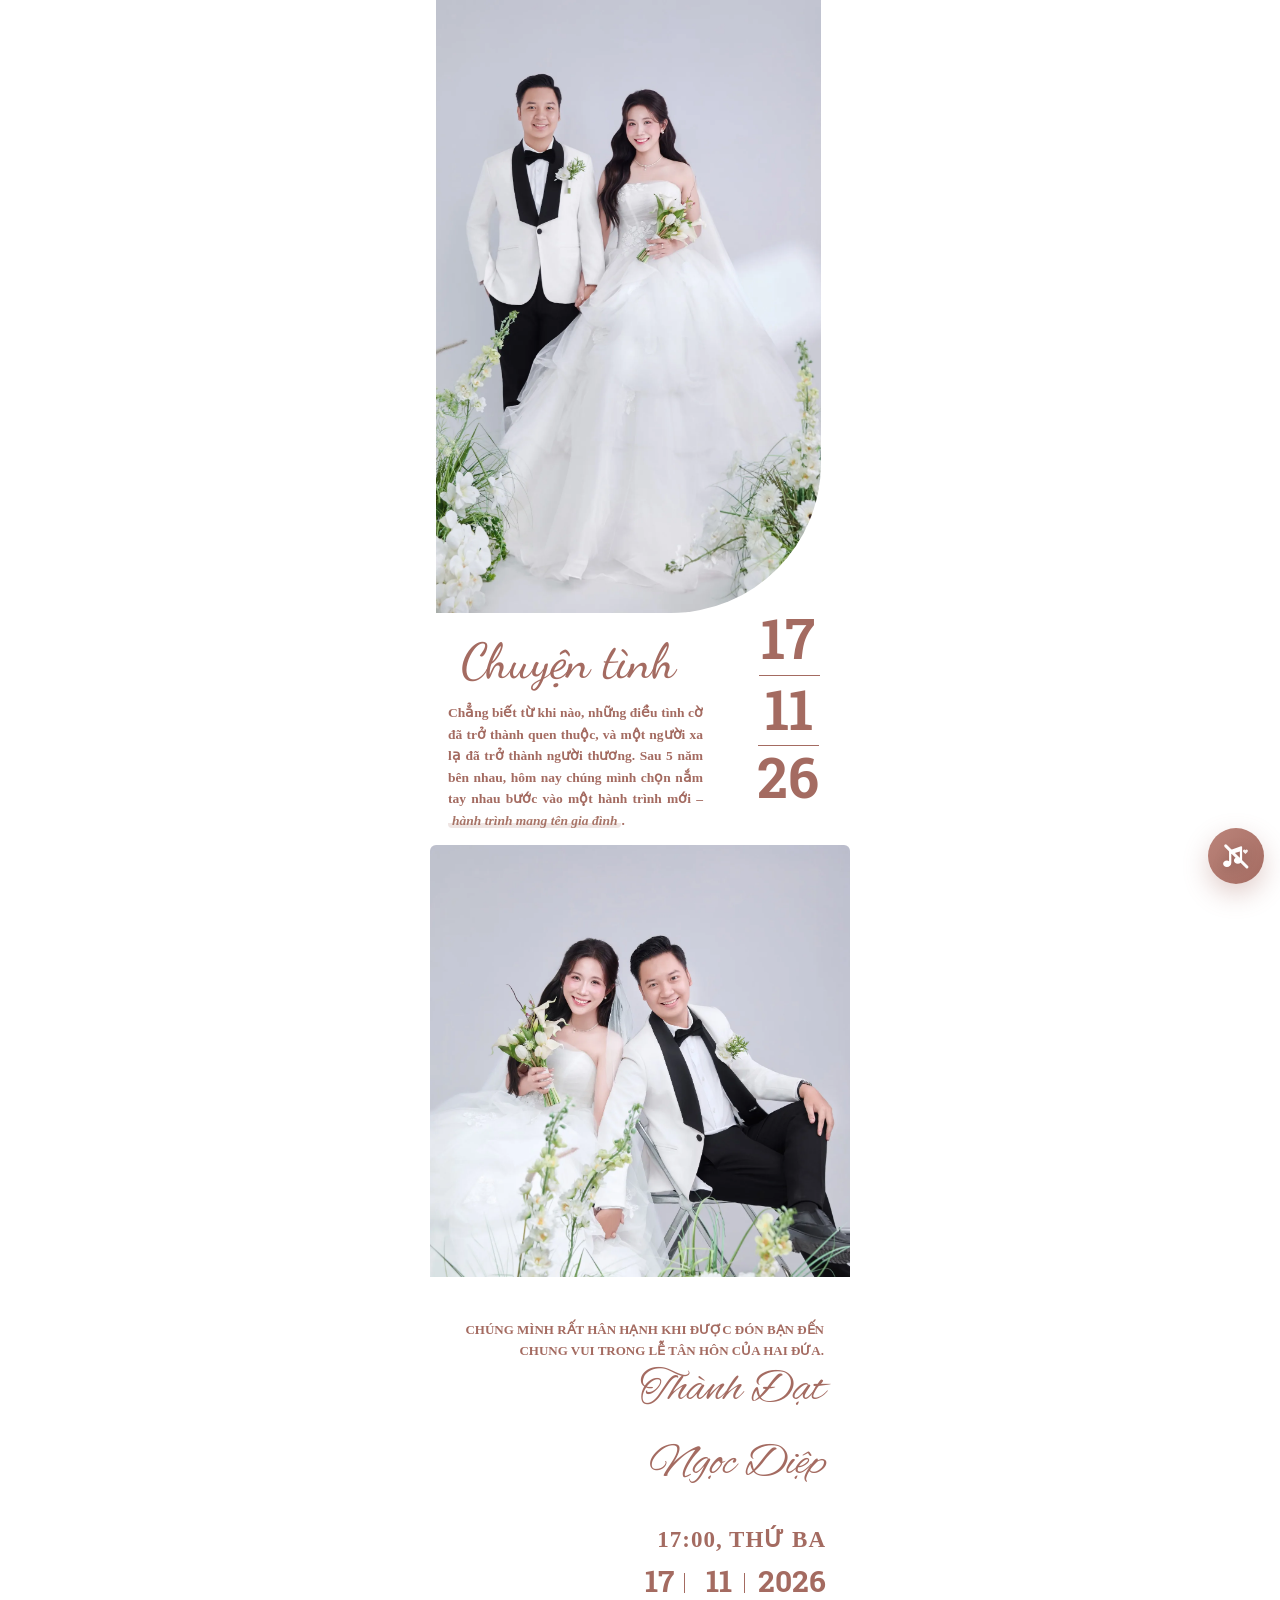
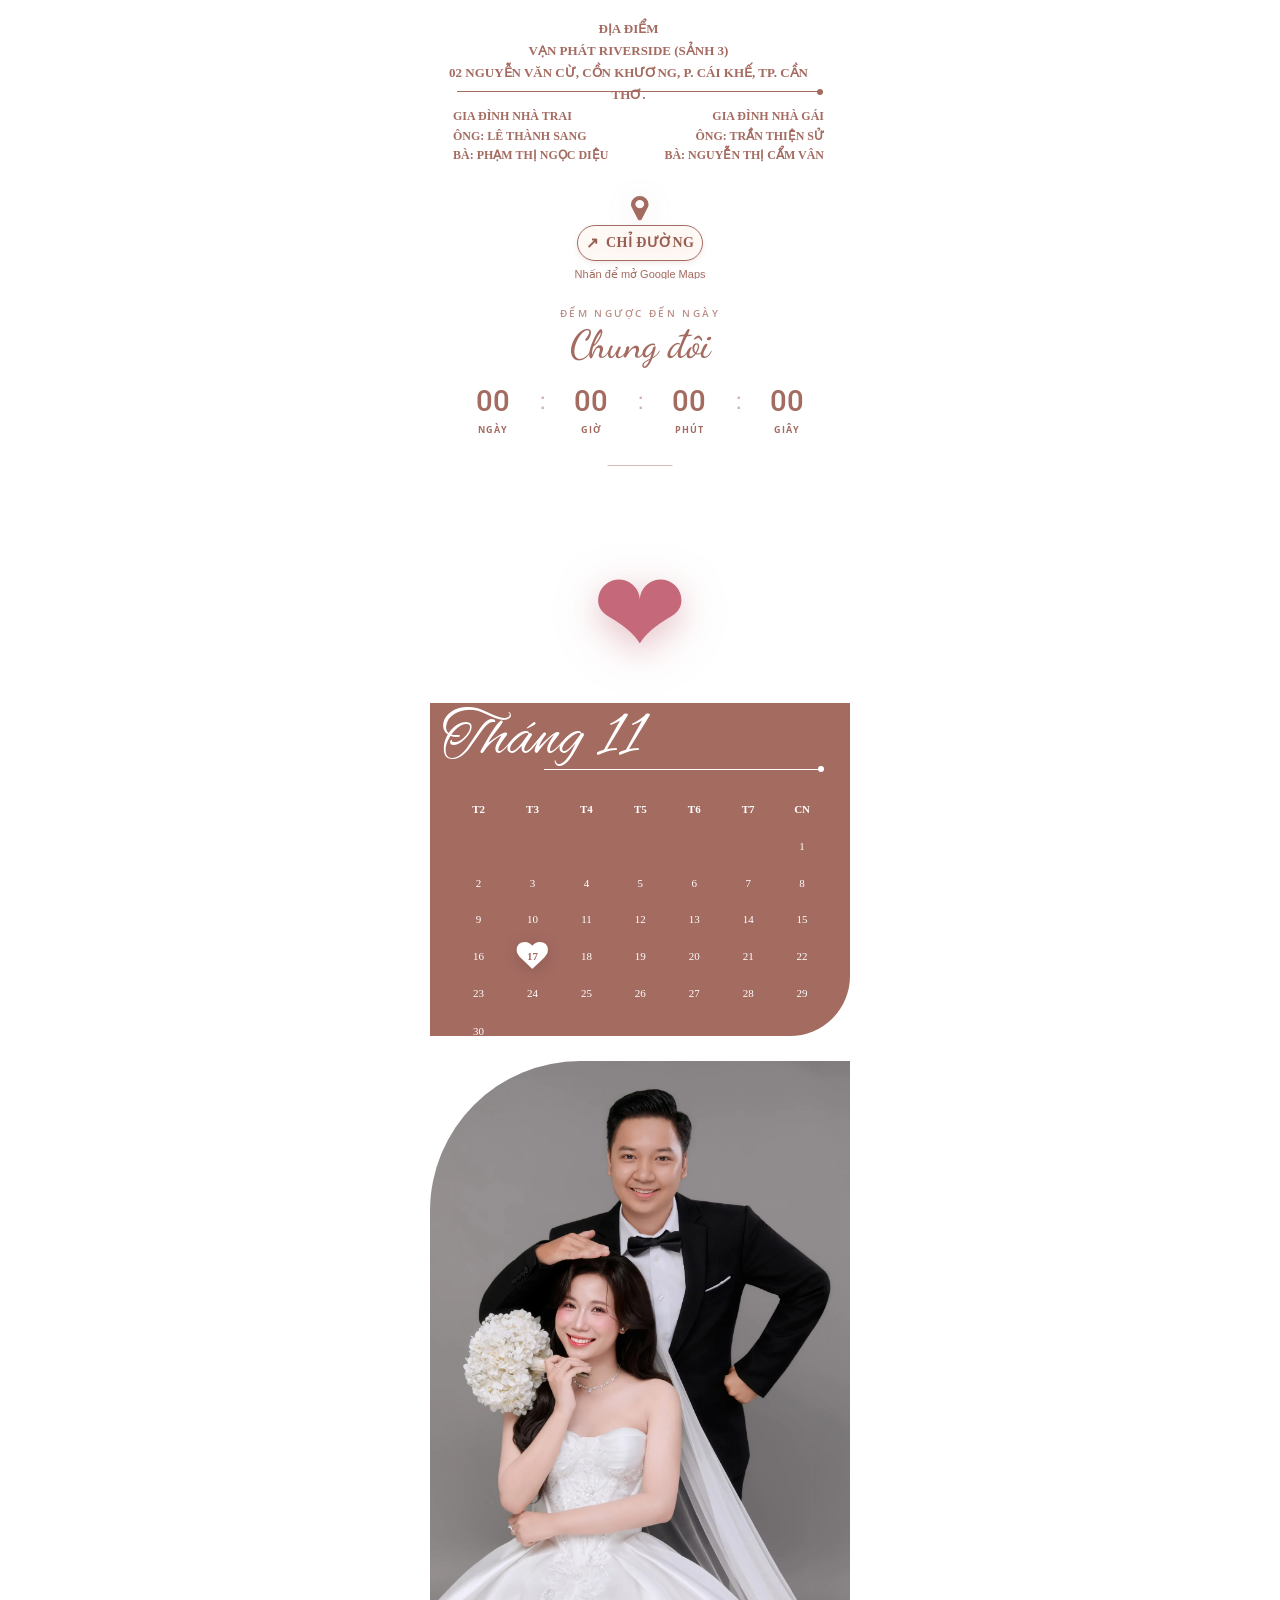
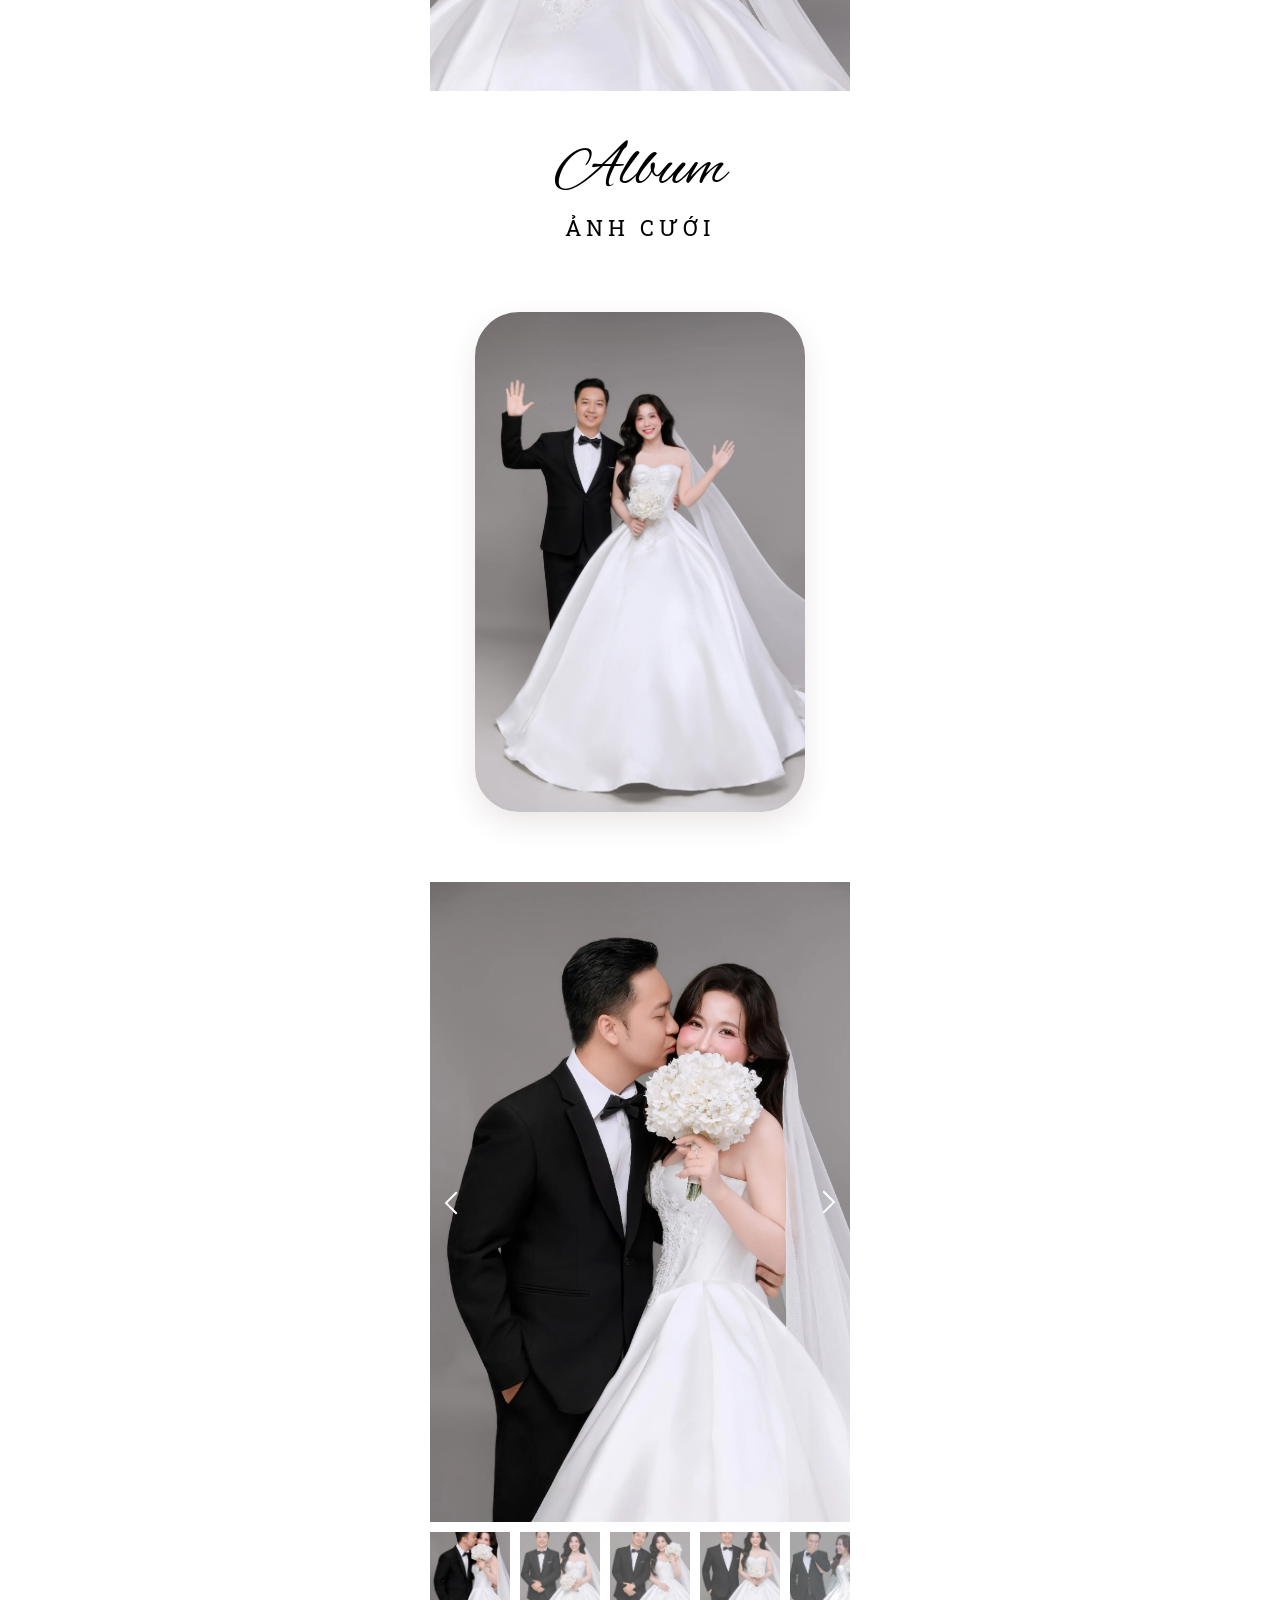
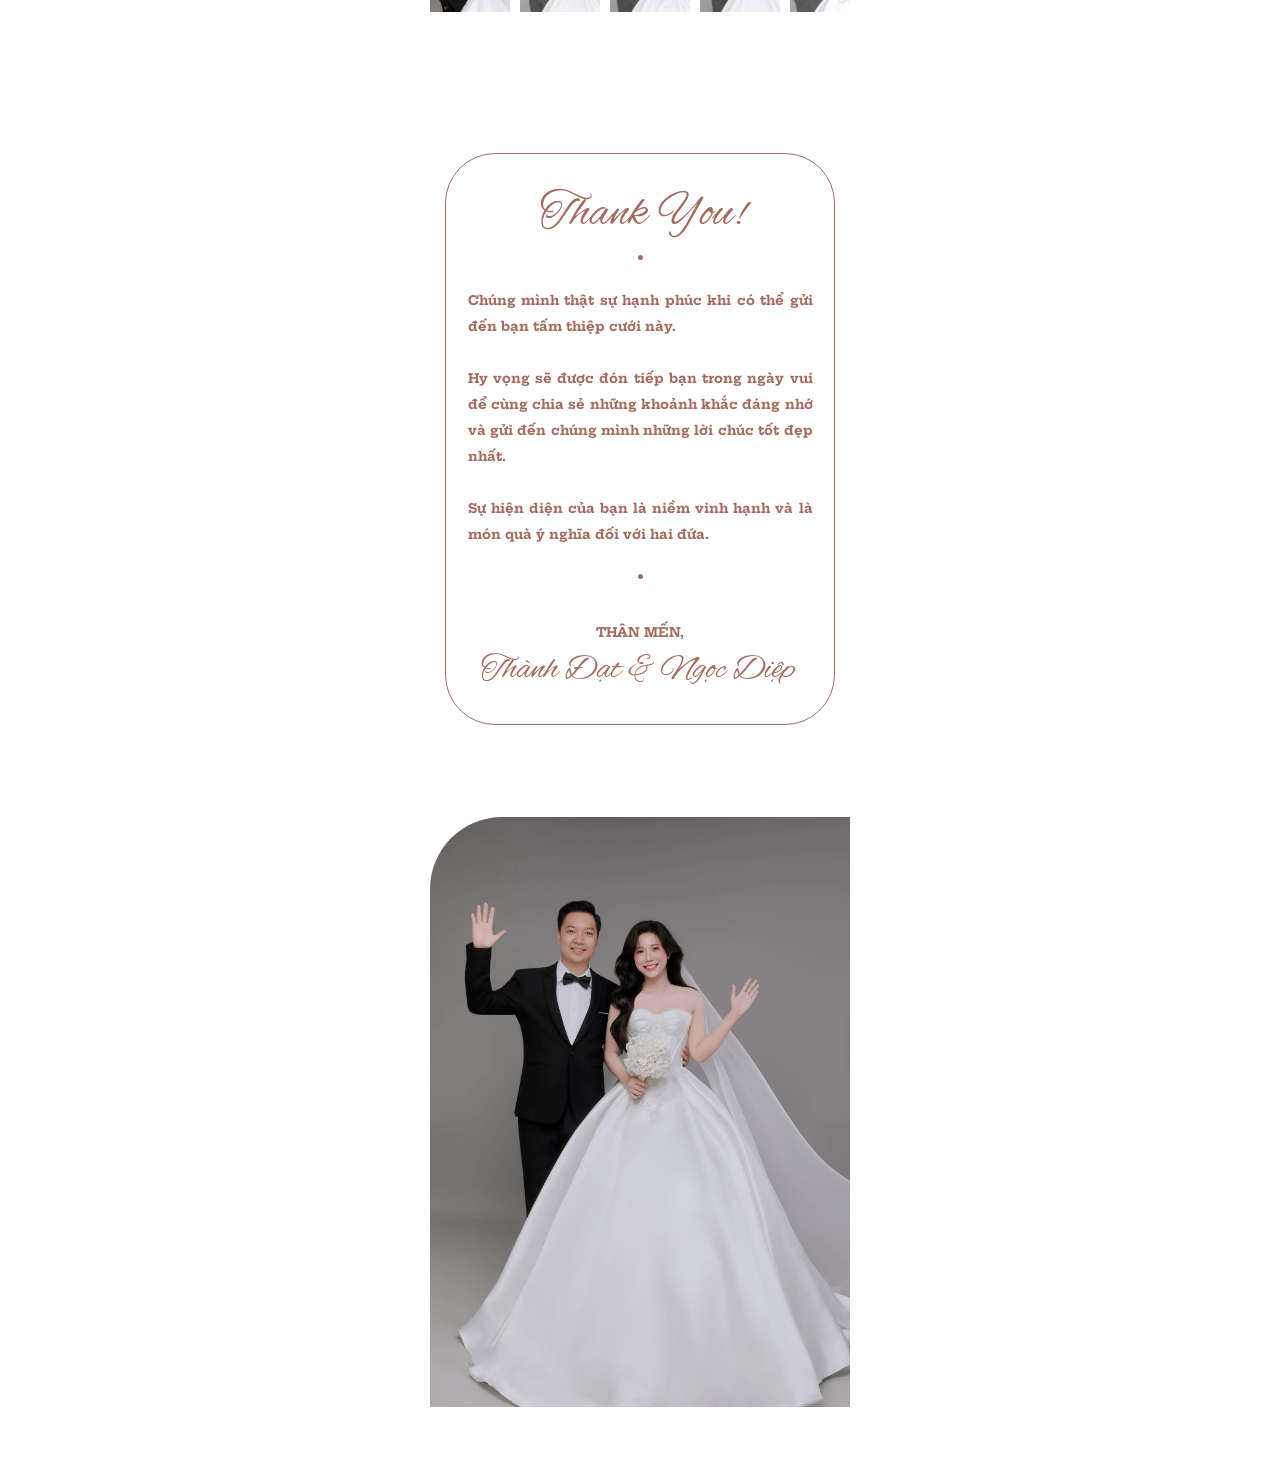
==== commit 433c96e2: "Initial commit - Dat Diep Wedding" ====
--- a/index.html
+++ b/index.html
@@ -3,62 +3,87 @@
 
 <head>
   <meta charset="UTF-8">
-  <meta name="viewport" content="width=device-width, initial-scale=1, viewport-fit=cover">
+
+  <meta
+    name="viewport"
+    content="width=device-width, initial-scale=1, viewport-fit=cover"
+  >
+
   <title>Đám cưới Thành Đạt & Ngọc Diệp</title>
 
-  <meta name="description" content="Trân trọng kính mời bạn đến chung vui cùng Thành Đạt & Ngọc Diệp.">
+  <meta
+    name="description"
+    content="Trân trọng kính mời bạn đến chung vui cùng Thành Đạt & Ngọc Diệp."
+  >
 
   <meta property="og:type" content="website">
-
   <meta property="og:title" content="Đám cưới Thành Đạt & Ngọc Diệp">
-
-  <meta property="og:description" content="Trân trọng kính mời bạn đến chung vui cùng Thành Đạt & Ngọc Diệp.">
-
-  <meta property="og:url" content="https://wedding-tone-hong.vercel.app/">
-
-  <meta property="og:image" content="https://wedding-tone-hong.vercel.app/assets/images/share.jpg">
+  <meta
+    property="og:description"
+    content="Trân trọng kính mời bạn đến chung vui cùng Thành Đạt & Ngọc Diệp."
+  >
+
+  <meta
+    property="og:url"
+    content="https://wedding-tone-hong.vercel.app/"
+  >
+
+  <meta
+    property="og:image"
+    content="https://wedding-tone-hong.vercel.app/assets/images/share.jpg"
+  >
 
   <meta property="og:image:width" content="1200">
-
   <meta property="og:image:height" content="630">
 
   <meta name="twitter:card" content="summary_large_image">
-
-  <meta name="twitter:title" content="Đám cưới Thành Đạt & Ngọc Diệp">
-
-  <meta name="twitter:description" content="Trân trọng kính mời bạn đến chung vui cùng Thành Đạt & Ngọc Diệp.">
-
-  <meta name="twitter:image" content="https://wedding-tone-hong.vercel.app/assets/images/share.jpg">
-  <link rel="preconnect" href="https://fonts.googleapis.com/" crossorigin>
-  <link rel="preconnect" href="https://fonts.gstatic.com/" crossorigin>
-  <link rel="preconnect" href="https://w.ladicdn.com/" crossorigin>
-
-  <!-- Wedding Tone Hong V2.8 optimized assets -->
-  <link rel="preconnect" href="https://fonts.googleapis.com" crossorigin>
+  <meta
+    name="twitter:title"
+    content="Đám cưới Thành Đạt & Ngọc Diệp"
+  >
+
+  <meta
+    name="twitter:description"
+    content="Trân trọng kính mời bạn đến chung vui cùng Thành Đạt & Ngọc Diệp."
+  >
+
+  <meta
+    name="twitter:image"
+    content="https://wedding-tone-hong.vercel.app/assets/images/share.jpg"
+  >
+
+  <link rel="preconnect" href="https://fonts.googleapis.com">
   <link rel="preconnect" href="https://fonts.gstatic.com" crossorigin>
   <link rel="preconnect" href="https://w.ladicdn.com" crossorigin>
 
-  <link rel="preload" as="image" href="assets/images/cover.jpg" fetchpriority="high">
+  <link
+  rel="preload"
+  as="image"
+  href="assets/images/cover.webp?v=2.8.1"
+  type="image/webp"
+  fetchpriority="high"
+>
 
   <link
     rel="stylesheet"
     href="https://fonts.googleapis.com/css2?family=Alex+Brush&family=Dancing+Script:wght@500;600&family=Hepta+Slab:wght@400;700&family=Open+Sans:wght@400;700&family=Roboto+Slab:wght@400;700&display=swap"
   >
 
-  <link rel="stylesheet" href="css/base-v2.8.css?v=2.8.0">
-  <link rel="stylesheet" href="css/custom.css?v=2.8.0">
-  <link rel="stylesheet" href="css/responsive-v2.8.css?v=2.8.0">
+  <link rel="stylesheet" href="css/base-v2.8.css?v=2.8.1">
+  <link rel="stylesheet" href="css/custom.css?v=2.8.1">
+  <link rel="stylesheet" href="css/responsive-v2.8.css?v=2.8.1">
 
   <style id="style_lazyload">
-body.lazyload .ladi-image-background,
-body.lazyload .ladi-gallery-view-item,
-body.lazyload .ladi-gallery-control-item{background-image:none!important}
-</style>
-
-  <script src="js/config.js?v=2.8.0" defer></script>
-  <script src="js/customize.js?v=2.8.0" defer></script>
-  <script src="js/responsive-v2.8.js?v=2.8.0" defer></script>
-
+    body.lazyload .ladi-image-background,
+    body.lazyload .ladi-gallery-view-item,
+    body.lazyload .ladi-gallery-control-item {
+      background-image: none !important;
+    }
+  </style>
+
+  <script src="js/config.js?v=2.8.1" defer></script>
+  <script src="js/customize.js?v=2.8.1" defer></script>
+  <script src="js/responsive-v2.8.js?v=2.8.1" defer></script>
 </head>
 
 <body class="lazyload">
@@ -151,7 +176,12 @@
           </div>
         </div>
         <div id="HEADLINE80" class='ladi-element'>
-          <h3 class='ladi-headline ladi-transition'></h3>
+          <h3 class='ladi-headline ladi-transition'  style="
+      white-space: pre-line;
+      text-align: center;
+      line-height: 1.7;
+      overflow-wrap: break-word;
+    "></h3>
         </div>
         <div id="GROUP30" class='ladi-element'>
           <div class='ladi-group'>
@@ -194,9 +224,15 @@
                   </path>
                 </svg></div>
             </div>
-            <div id="HEADLINE95" class='ladi-element'>
-              <h3 class='ladi-headline ladi-transition'>Chỉ đường</h3>
-            </div>
+            
+
+<div id="HEADLINE95" class="ladi-element">
+  <h3 class="ladi-headline ladi-transition">
+    CHỈ ĐƯỜNG
+  </h3>
+</div>
+
+
           </div>
         </a>
         <div id="PARAGRAPH1" class='ladi-element'>
--- a/css/base-v2.8.css
+++ b/css/base-v2.8.css
@@ -122,10 +122,7 @@
       left: -23px;
 }
 
-#IMAGE5>.ladi-image>.ladi-image-background,
-#IMAGE43>.ladi-image>.ladi-image-background {
-background-image: url("../assets/images/footer.webp") !important;
-}
+
 
 #IMAGE5>.ladi-image {
 border-bottom-right-radius: 150px;
@@ -1287,68 +1284,4 @@
     #IMAGE43>.ladi-image>.ladi-image-background {
 background-image:
         url("../assets/images/footer.webp") !important;
-}
-
-/* =========================================================
-     GALLERY
-     ========================================================= */
-
-    #GALLERY2 .ladi-gallery-view-item[data-index="0"],
-#GALLERY2 .ladi-gallery-control-item[data-index="0"] {
-background-image:
-        url("../assets/images/gallery-1.webp") !important;
-}
-
-#GALLERY2 .ladi-gallery-view-item[data-index="1"],
-#GALLERY2 .ladi-gallery-control-item[data-index="1"] {
-background-image:
-        url("../assets/images/gallery-2.webp") !important;
-}
-
-#GALLERY2 .ladi-gallery-view-item[data-index="2"],
-#GALLERY2 .ladi-gallery-control-item[data-index="2"] {
-background-image:
-        url("../assets/images/gallery-3.webp") !important;
-}
-
-#GALLERY2 .ladi-gallery-view-item[data-index="3"],
-#GALLERY2 .ladi-gallery-control-item[data-index="3"] {
-background-image:
-        url("../assets/images/gallery-4.webp") !important;
-}
-
-#GALLERY2 .ladi-gallery-view-item[data-index="4"],
-#GALLERY2 .ladi-gallery-control-item[data-index="4"] {
-background-image:
-        url("../assets/images/gallery-5.webp") !important;
-}
-
-#GALLERY2 .ladi-gallery-view-item[data-index="5"],
-#GALLERY2 .ladi-gallery-control-item[data-index="5"] {
-background-image:
-        url("../assets/images/gallery-6.webp") !important;
-}
-
-#GALLERY2 .ladi-gallery-view-item[data-index="6"],
-#GALLERY2 .ladi-gallery-control-item[data-index="6"] {
-background-image:
-        url("../assets/images/gallery-7.webp") !important;
-}
-
-#GALLERY2 .ladi-gallery-view-item[data-index="7"],
-#GALLERY2 .ladi-gallery-control-item[data-index="7"] {
-background-image:
-        url("../assets/images/gallery-8.webp") !important;
-}
-
-#GALLERY2 .ladi-gallery-view-item[data-index="8"],
-#GALLERY2 .ladi-gallery-control-item[data-index="8"] {
-background-image:
-        url("../assets/images/gallery-9.webp") !important;
-}
-
-#GALLERY2 .ladi-gallery-view-item[data-index="9"],
-#GALLERY2 .ladi-gallery-control-item[data-index="9"] {
-background-image:
-        url("../assets/images/gallery-10.webp") !important;
-}
+}
--- a/css/custom.css
+++ b/css/custom.css
@@ -155,7 +155,7 @@
 }
 
 #HEADLINE80 {
-  top: calc(357.245px + var(--photo-extra)) !important;
+  top: calc(341.245px + var(--photo-extra)) !important;
 }
 
 #GROUP5 {
@@ -1157,3 +1157,90 @@
   color: #ffffff !important;
   text-align: left !important;
 }
+
+
+/* NUT CHI DUONG - THIEP CUOI */
+
+#GROUP33 {
+  cursor: pointer !important;
+}
+
+#GROUP33 .ladi-group,
+#GROUP33 #HEADLINE95 {
+  overflow: visible !important;
+}
+
+#GROUP33 #HEADLINE95 {
+  text-align: center !important;
+}
+
+/* Nut nen kem, vien nau */
+#GROUP33 #HEADLINE95 h3 {
+  position: relative !important;
+  display: inline-flex !important;
+  align-items: center !important;
+  justify-content: center !important;
+
+  width: auto !important;
+  max-width: 100% !important;
+  height: auto !important;
+  min-height: 0 !important;
+  margin: 0 auto !important;
+  padding: 7px 15px !important;
+
+  box-sizing: border-box !important;
+
+  background: #FFF9F5 !important;
+  color: #965E52 !important;
+  border: 1px solid #A46B61 !important;
+  border-radius: 25px !important;
+
+  font-size: 14px !important;
+  font-weight: 700 !important;
+  line-height: 1.3 !important;
+  white-space: nowrap !important;
+
+  box-shadow: 0 2px 5px rgba(130,70,60,.12)
+    !important;
+}
+
+/* Mui ten truoc chu */
+#GROUP33 #HEADLINE95 h3::before {
+  content: "↗" !important;
+  font-family: Arial, sans-serif !important;
+  color: #965E52 !important;
+  font-size: 15px !important;
+  margin-right: 7px !important;
+}
+
+/* Huong dan ben duoi */
+#GROUP33 #HEADLINE95 h3::after {
+  content: "Nhấn để mở Google Maps" !important;
+  position: absolute !important;
+
+  top: calc(100% + 7px) !important;
+  left: 50% !important;
+  transform: translateX(-50%) !important;
+
+  width: max-content !important;
+  font-family: Arial, sans-serif !important;
+  font-size: 11px !important;
+  font-weight: 400 !important;
+  line-height: 1.3 !important;
+  letter-spacing: 0 !important;
+  text-transform: none !important;
+  color: #A46B61 !important;
+
+  white-space: nowrap !important;
+  pointer-events: none !important;
+}
+
+/* An caption cu neu van con */
+#GROUP33 #HEADLINE95 .maps-caption {
+  display: none !important;
+}
+
+/* Hieu ung hover */
+#GROUP33:hover #HEADLINE95 h3 {
+  background: #F6E9E2 !important;
+}
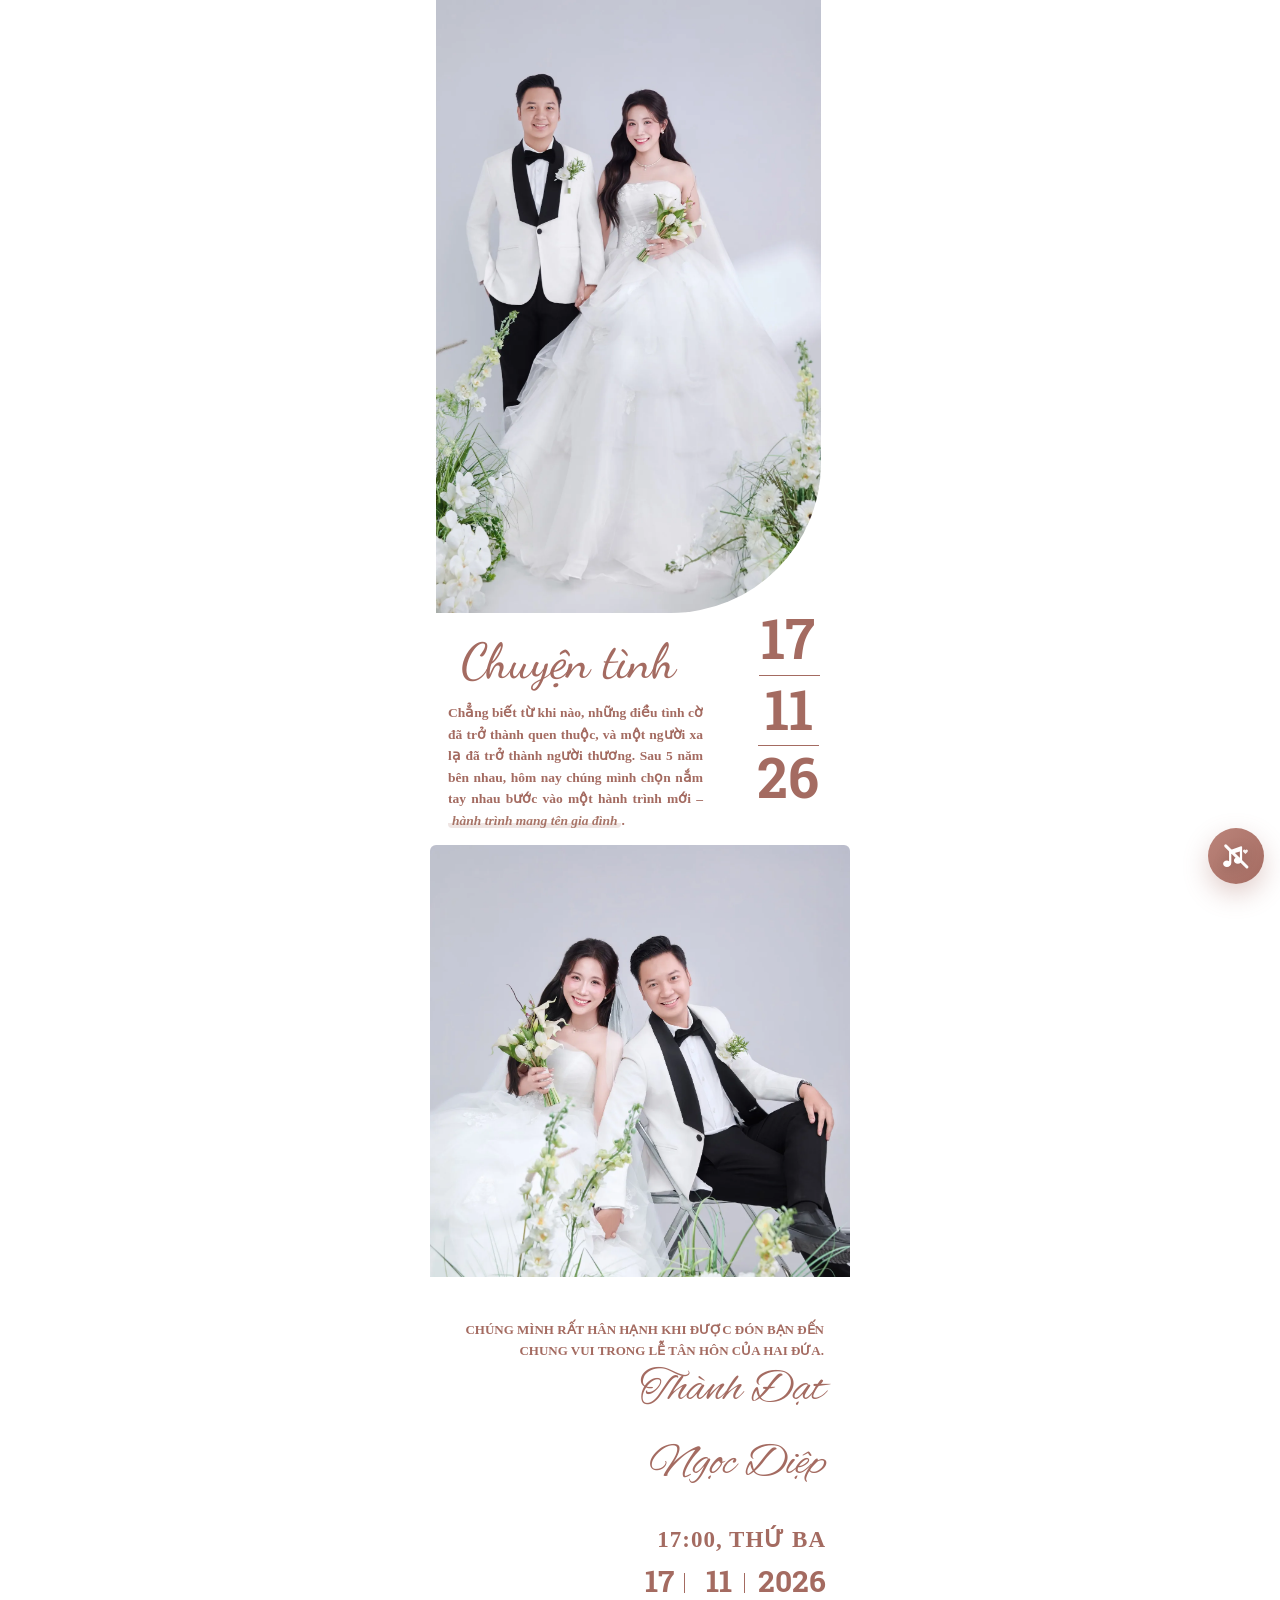
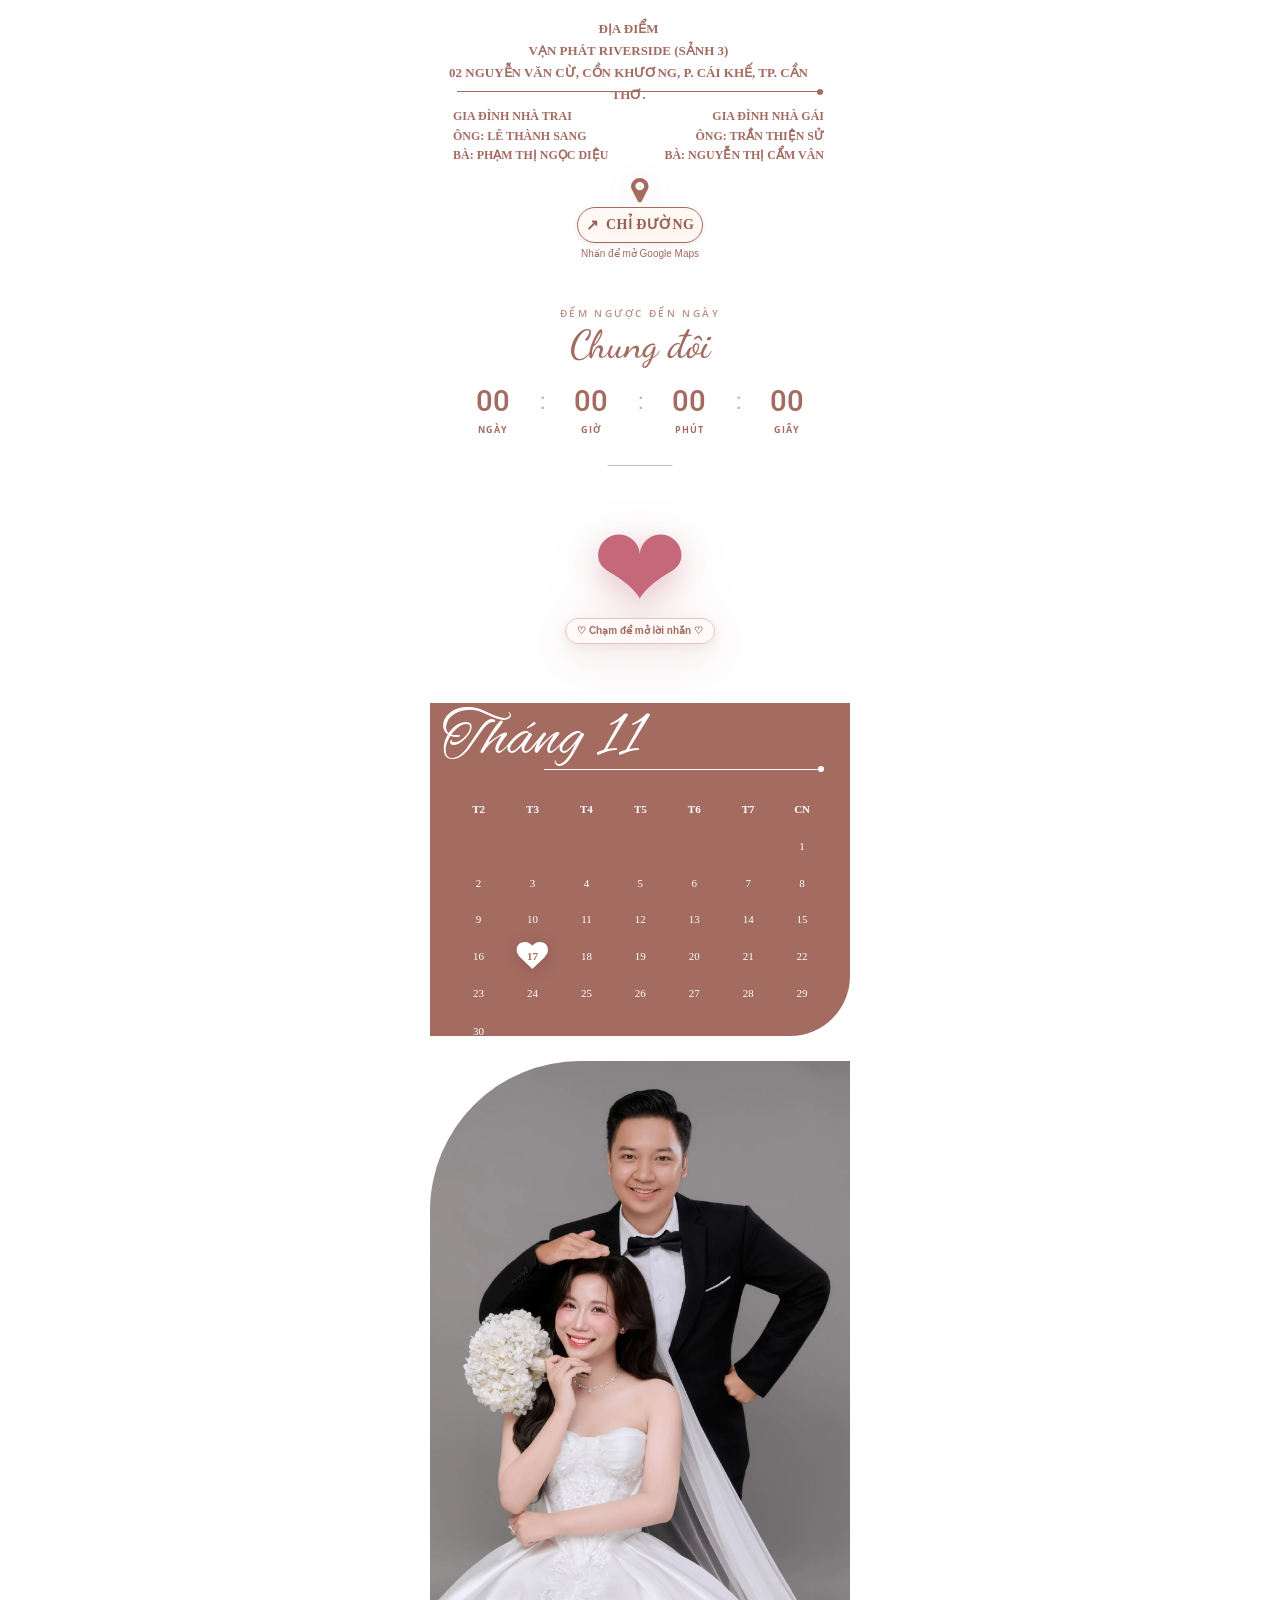
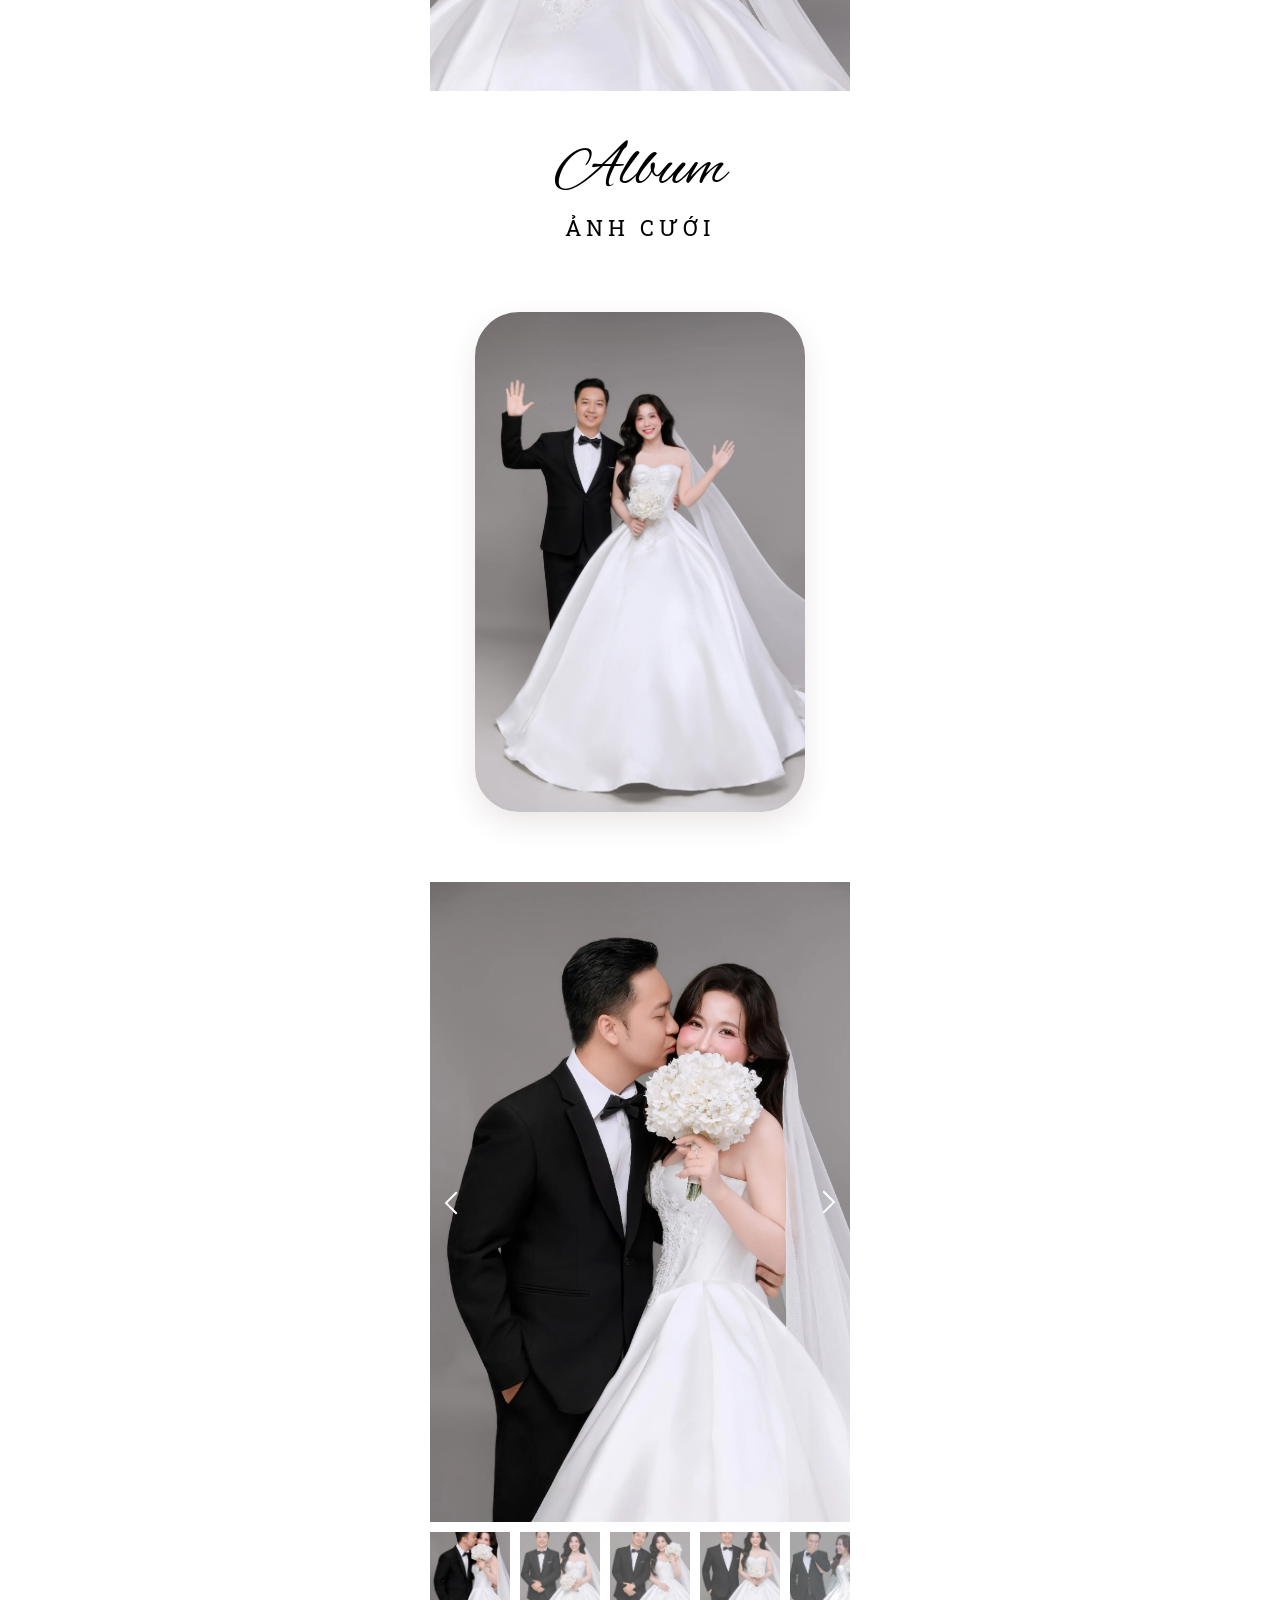
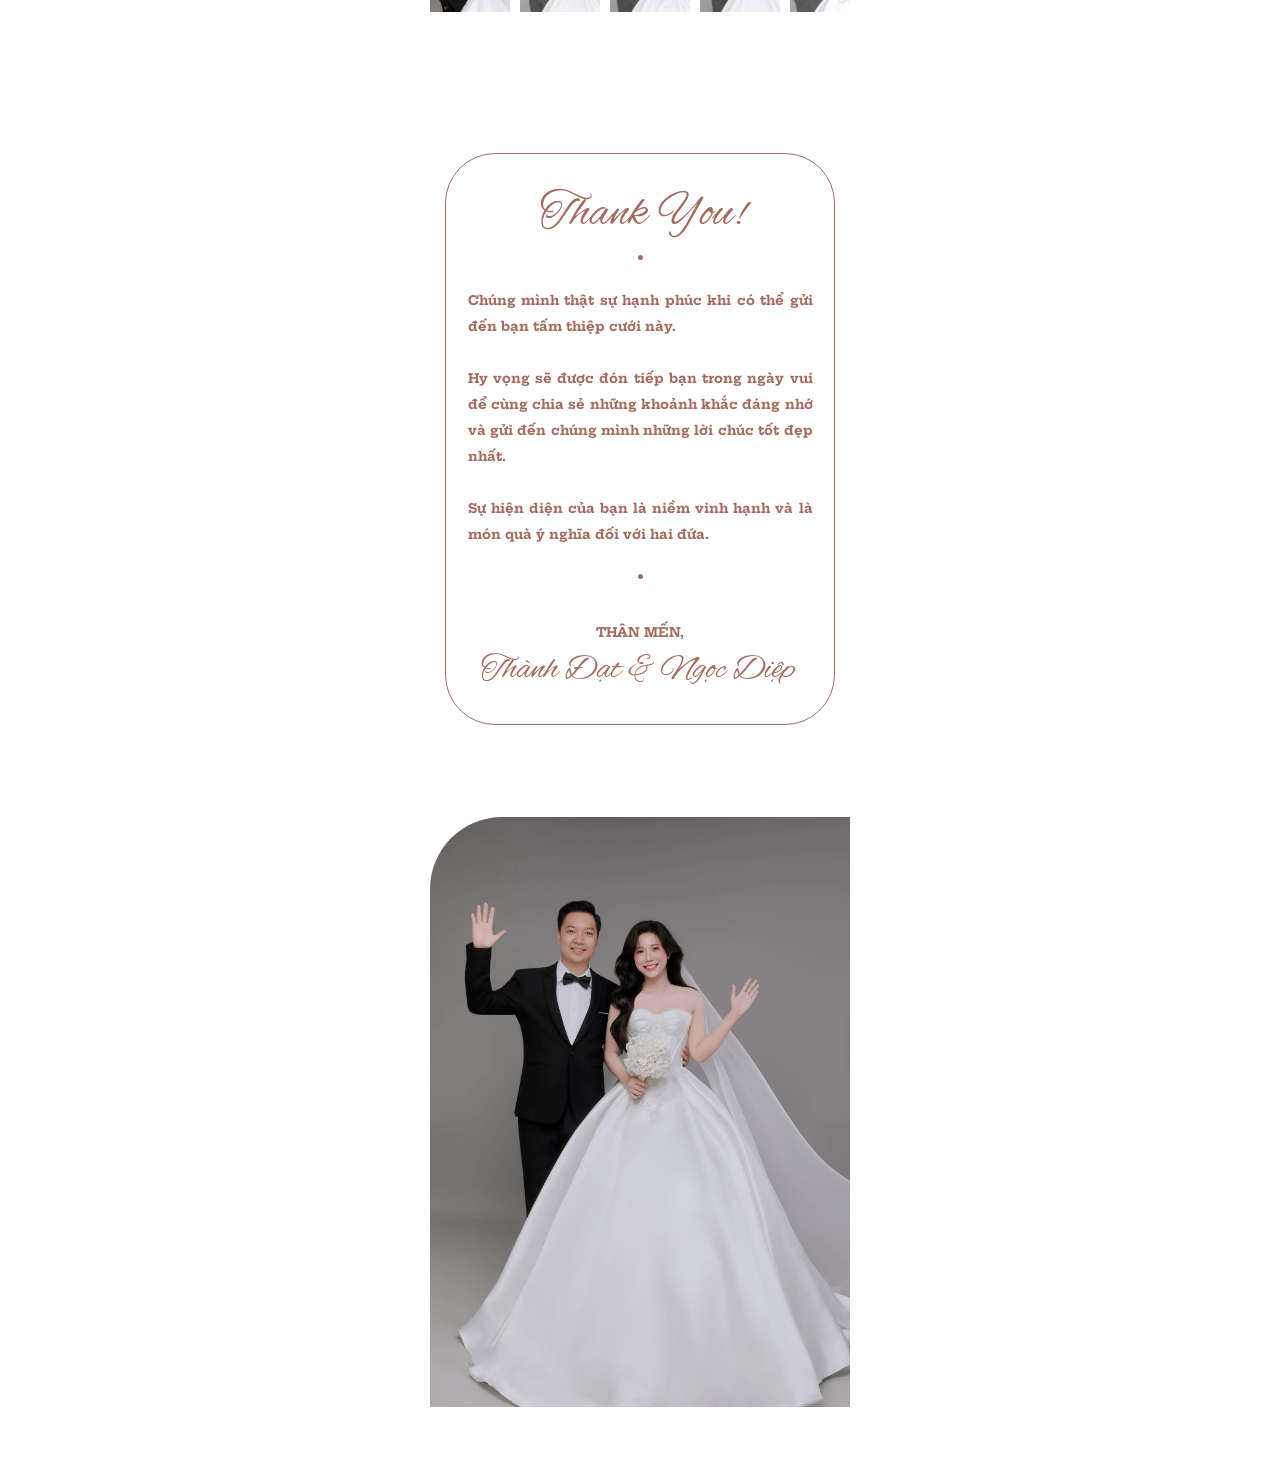
==== commit 08d13308: "Update" ====
--- a/index.html
+++ b/index.html
@@ -85,6 +85,135 @@
   <script src="js/customize.js?v=2.8.1" defer></script>
   <script src="js/responsive-v2.8.js?v=2.8.1" defer></script>
 </head>
+
+
+<script>
+(function () {
+  function initLoveHeart() {
+    const heart = document.getElementById("IMAGE47");
+
+    if (!heart || heart.dataset.loveReady === "1") {
+      return;
+    }
+
+    heart.dataset.loveReady = "1";
+
+    // Them chu, khong sua HTML trai tim goc
+    const hint = document.createElement("span");
+    hint.className = "dd-heart-hint";
+    hint.textContent = "♡ Chạm để mở lời nhắn ♡";
+    heart.appendChild(hint);
+
+    // Ho tro nhan chuot va ban phim
+    heart.setAttribute("role", "button");
+    heart.setAttribute("tabindex", "0");
+    heart.setAttribute(
+      "aria-label",
+      "Mở lời nhắn yêu thương"
+    );
+
+    function openLovePopup() {
+      if (document.getElementById("dd-love-overlay")) {
+        return;
+      }
+
+      const overlay = document.createElement("div");
+      overlay.id = "dd-love-overlay";
+
+      overlay.innerHTML = `
+        <div id="dd-love-popup"
+       role="dialog"
+       aria-modal="true"
+       aria-labelledby="dd-love-title">
+
+    <button id="dd-love-close"
+            type="button"
+            aria-label="Đóng lời nhắn">×</button>
+
+    <div class="dd-love-icon">♥</div>
+
+    <div class="dd-love-eyebrow">
+      MỘT LỜI NHẮN DÀNH CHO BẠN
+    </div>
+
+    <h2 id="dd-love-title">
+      Thành Đạt & Ngọc Diệp
+    </h2>
+
+    <div class="dd-love-divider">♡</div>
+
+    <div class="dd-love-copy">
+      <p>
+        Giữa muôn vàn cuộc gặp gỡ, chúng mình đã may mắn tìm thấy nhau.
+      </p>
+
+      <p>
+        Cảm ơn bạn đã đón nhận lời mời của chúng mình. Hy vọng sẽ được cùng bạn lưu giữ những khoảnh khắc thật đẹp trong ngày hạnh phúc sắp tới.</p>
+    </div>
+
+    <div class="dd-love-end">
+      Sự hiện diện của bạn là món quà quý giá. ♡
+    </div>
+
+    <div class="dd-love-date">
+      17.11.2026
+    </div>
+
+  </div>
+      `;
+
+      const oldOverflow = document.body.style.overflow;
+
+      document.body.appendChild(overlay);
+      document.body.style.overflow = "hidden";
+
+      function closePopup() {
+        overlay.remove();
+        document.body.style.overflow = oldOverflow;
+        document.removeEventListener("keydown", onEscape);
+      }
+
+      function onEscape(e) {
+        if (e.key === "Escape") {
+          closePopup();
+        }
+      }
+
+      overlay.addEventListener("click", function(e) {
+        if (
+          e.target === overlay ||
+          e.target.closest("#dd-love-close")
+        ) {
+          closePopup();
+        }
+      });
+
+      document.addEventListener("keydown", onEscape);
+      overlay.querySelector("#dd-love-close").focus();
+    }
+
+    heart.addEventListener("click", openLovePopup);
+
+    heart.addEventListener("keydown", function(e) {
+      if (e.key === "Enter" || e.key === " ") {
+        e.preventDefault();
+        openLovePopup();
+      }
+    });
+  }
+
+  if (document.readyState === "loading") {
+    document.addEventListener(
+      "DOMContentLoaded",
+      initLoveHeart
+    );
+  } else {
+    initLoveHeart();
+  }
+})();
+</script>
+
+
 
 <body class="lazyload">
   <div class="ladi-wraper">
--- a/css/custom.css
+++ b/css/custom.css
@@ -755,6 +755,7 @@
   width: 160px !important;
   height: 160px !important;
   left: 130px !important;
+  top: 0px !important;
   filter: drop-shadow(0 10px 24px rgba(181, 96, 105, 0.22));
   animation: heartBeat 1.35s ease-in-out infinite;
   transform-origin: center;
@@ -1244,3 +1245,247 @@
 #GROUP33:hover #HEADLINE95 h3 {
   background: #F6E9E2 !important;
 }
+
+
+/* Đưa dòng Google Maps lên một chút */
+#GROUP33 #HEADLINE95 h3::after {
+  top: calc(100% + 2px) !important;
+  font-size: 10px !important;
+  line-height: 1.2 !important;
+}
+
+
+/* Dua ca cum chi duong len 18px */
+#GROUP33 {
+  margin-top: -18px !important;
+}
+
+/* Khoang cach giua nut va dong huong dan */
+#GROUP33 #HEADLINE95 h3::after {
+  top: calc(100% + 6px) !important;
+}
+
+
+/* ==================================
+   LOI NHAN TRAI TIM - WEDDING
+   Khong sua trai tim goc IMAGE47
+================================== */
+
+/* 1. Dua loi goi y len gan trai tim */
+#IMAGE47 .dd-heart-hint {
+  position: absolute !important;
+  top: auto !important;
+  bottom: 0px !important;
+  left: 50% !important;
+  transform: translateX(-50%) !important;
+  z-index: 10 !important;
+
+  padding: 5px 11px !important;
+  background: rgba(255, 249, 247, .96) !important;
+  border: 1px solid #E6C5BC !important;
+  border-radius: 30px !important;
+
+  color: #A46B61 !important;
+  font: 600 10px/1.4 Arial, sans-serif !important;
+  white-space: nowrap !important;
+  text-align: center !important;
+  box-shadow: 0 3px 10px rgba(140,80,70,.09);
+  pointer-events: none;
+}
+
+/* 2. Nen phu popup */
+#dd-love-overlay {
+  position: fixed !important;
+  inset: 0 !important;
+  z-index: 2147483647 !important;
+
+  display: flex !important;
+  align-items: center !important;
+  justify-content: center !important;
+
+  padding: 16px !important;
+  box-sizing: border-box !important;
+
+  background: rgba(54, 35, 39, .48) !important;
+  backdrop-filter: blur(5px);
+  -webkit-backdrop-filter: blur(5px);
+}
+
+/* 3. Khung popup */
+#dd-love-popup {
+  position: relative !important;
+  width: 100% !important;
+  max-width: 375px !important;
+  max-height: calc(100dvh - 32px) !important;
+  overflow-y: auto !important;
+  box-sizing: border-box !important;
+
+  padding: 28px 24px 25px !important;
+
+  background: linear-gradient(
+    145deg, #FFFCFA, #FBF3EF
+  ) !important;
+
+  border: 1px solid #DEC0B6 !important;
+  border-radius: 20px !important;
+
+  box-shadow:
+    0 18px 48px rgba(62,35,39,.22) !important;
+
+  text-align: center !important;
+  animation: ddLoveAppear .35s ease-out;
+}
+
+/* Vien trang tri ben trong */
+#dd-love-popup::before {
+  content: "";
+  position: absolute;
+  inset: 7px;
+  border: 1px solid rgba(190,145,134,.18);
+  border-radius: 15px;
+  pointer-events: none;
+}
+
+/* 4. Nut dong thanh lich */
+#dd-love-close {
+  appearance: none !important;
+  position: absolute !important;
+  top: 12px !important;
+  right: 12px !important;
+
+  width: 28px !important;
+  height: 28px !important;
+  font-size: 18px !important;
+  padding: 0 !important;
+
+  display: flex !important;
+  align-items: center !important;
+  justify-content: center !important;
+
+  border: none !important;
+  border-radius: 50% !important;
+  background: #F5E8E2 !important;
+  box-shadow: none !important;
+
+  color: #9E7166 !important;
+  font: 22px/1 Arial, sans-serif !important;
+  cursor: pointer !important;
+}
+
+#dd-love-close:hover {
+  background: #ECD7CF !important;
+}
+
+#dd-love-close:focus:not(:focus-visible) {
+  outline: none !important;
+}
+
+#dd-love-close:focus-visible {
+  outline: 2px solid #A46B61 !important;
+  outline-offset: 2px;
+}
+
+/* 5. Bieu tuong trai tim popup */
+#dd-love-popup .dd-love-icon {
+  margin: 0 0 12px !important;
+  color: #B76D7C !important;
+  font-size: 34px !important;
+  line-height: 1 !important;
+}
+
+/* 6. Tieu de nho */
+#dd-love-popup .dd-love-eyebrow {
+  color: #B18378;
+  font: 600 10px/1.6 Arial, sans-serif;
+  letter-spacing: 1.7px;
+}
+
+/* 7. Ten co dau chu re */
+#dd-love-popup h2 {
+  margin: 12px 0 15px !important;
+  color: #99675D !important;
+
+  font-family: Georgia, serif !important;
+  font-size: 27px !important;
+  font-style: italic !important;
+  font-weight: 400 !important;
+  line-height: 1.35 !important;
+}
+
+/* 8. Duong ke trai tim */
+#dd-love-popup .dd-love-divider {
+  display: flex;
+  align-items: center;
+  justify-content: center;
+  gap: 10px;
+  margin-bottom: 20px;
+  color: #B76D7C;
+}
+
+#dd-love-popup .dd-love-divider::before,
+#dd-love-popup .dd-love-divider::after {
+  content: "";
+  width: 45px;
+  height: 1px;
+  background: #DDBFB5;
+}
+
+/* 9. Noi dung loi nhan */
+#dd-love-popup .dd-love-copy p {
+  margin: 0 0 12px !important;
+  color: #805F5A !important;
+
+  font: 14px/1.7 Arial, sans-serif !important;
+  text-align: center !important;
+}
+
+/* 10. Loi ket */
+#dd-love-popup .dd-love-end {
+  margin-top: 17px;
+  color: #99675D;
+  font: italic 14px/1.6 Georgia, serif;
+}
+
+/* 11. Ngay cuoi */
+#dd-love-popup .dd-love-date {
+  margin-top: 20px !important;
+  padding-top: 13px;
+  border-top: 1px solid #E8D4CC;
+
+  color: #99675D !important;
+  font: 600 12px Arial, sans-serif !important;
+  letter-spacing: 1px;
+}
+
+/* 12. Hieu ung popup */
+@keyframes ddLoveAppear {
+  from {
+    opacity: 0;
+    transform: translateY(12px) scale(.97);
+  }
+  to {
+    opacity: 1;
+    transform: translateY(0) scale(1);
+  }
+}
+
+/* 13. Toi uu dien thoai */
+@media (max-width: 480px) {
+  #dd-love-popup {
+    padding: 27px 19px 22px !important;
+  }
+
+  #dd-love-popup h2 {
+    font-size: 24px !important;
+  }
+
+  #dd-love-popup .dd-love-copy p {
+    font-size: 13px !important;
+  }
+}
+
+@media (prefers-reduced-motion: reduce) {
+  #dd-love-popup {
+    animation: none !important;
+  }
+}
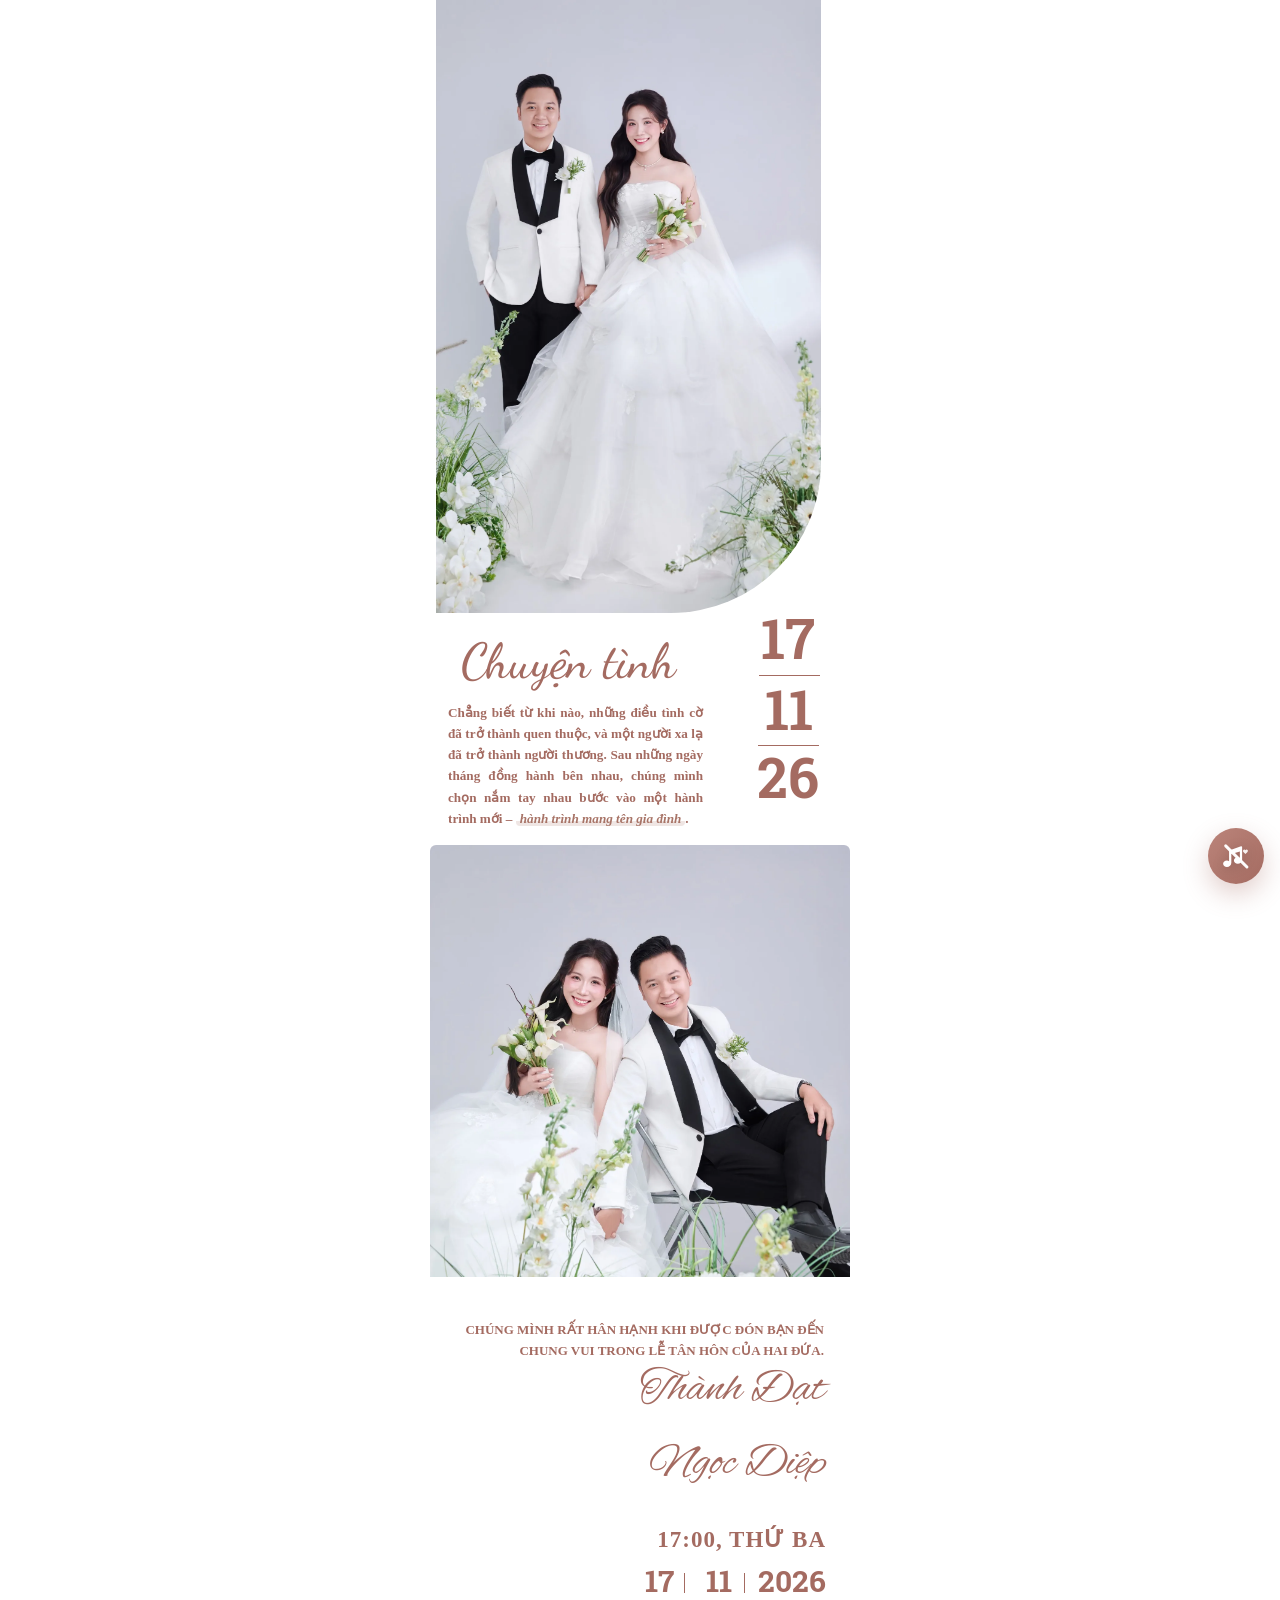
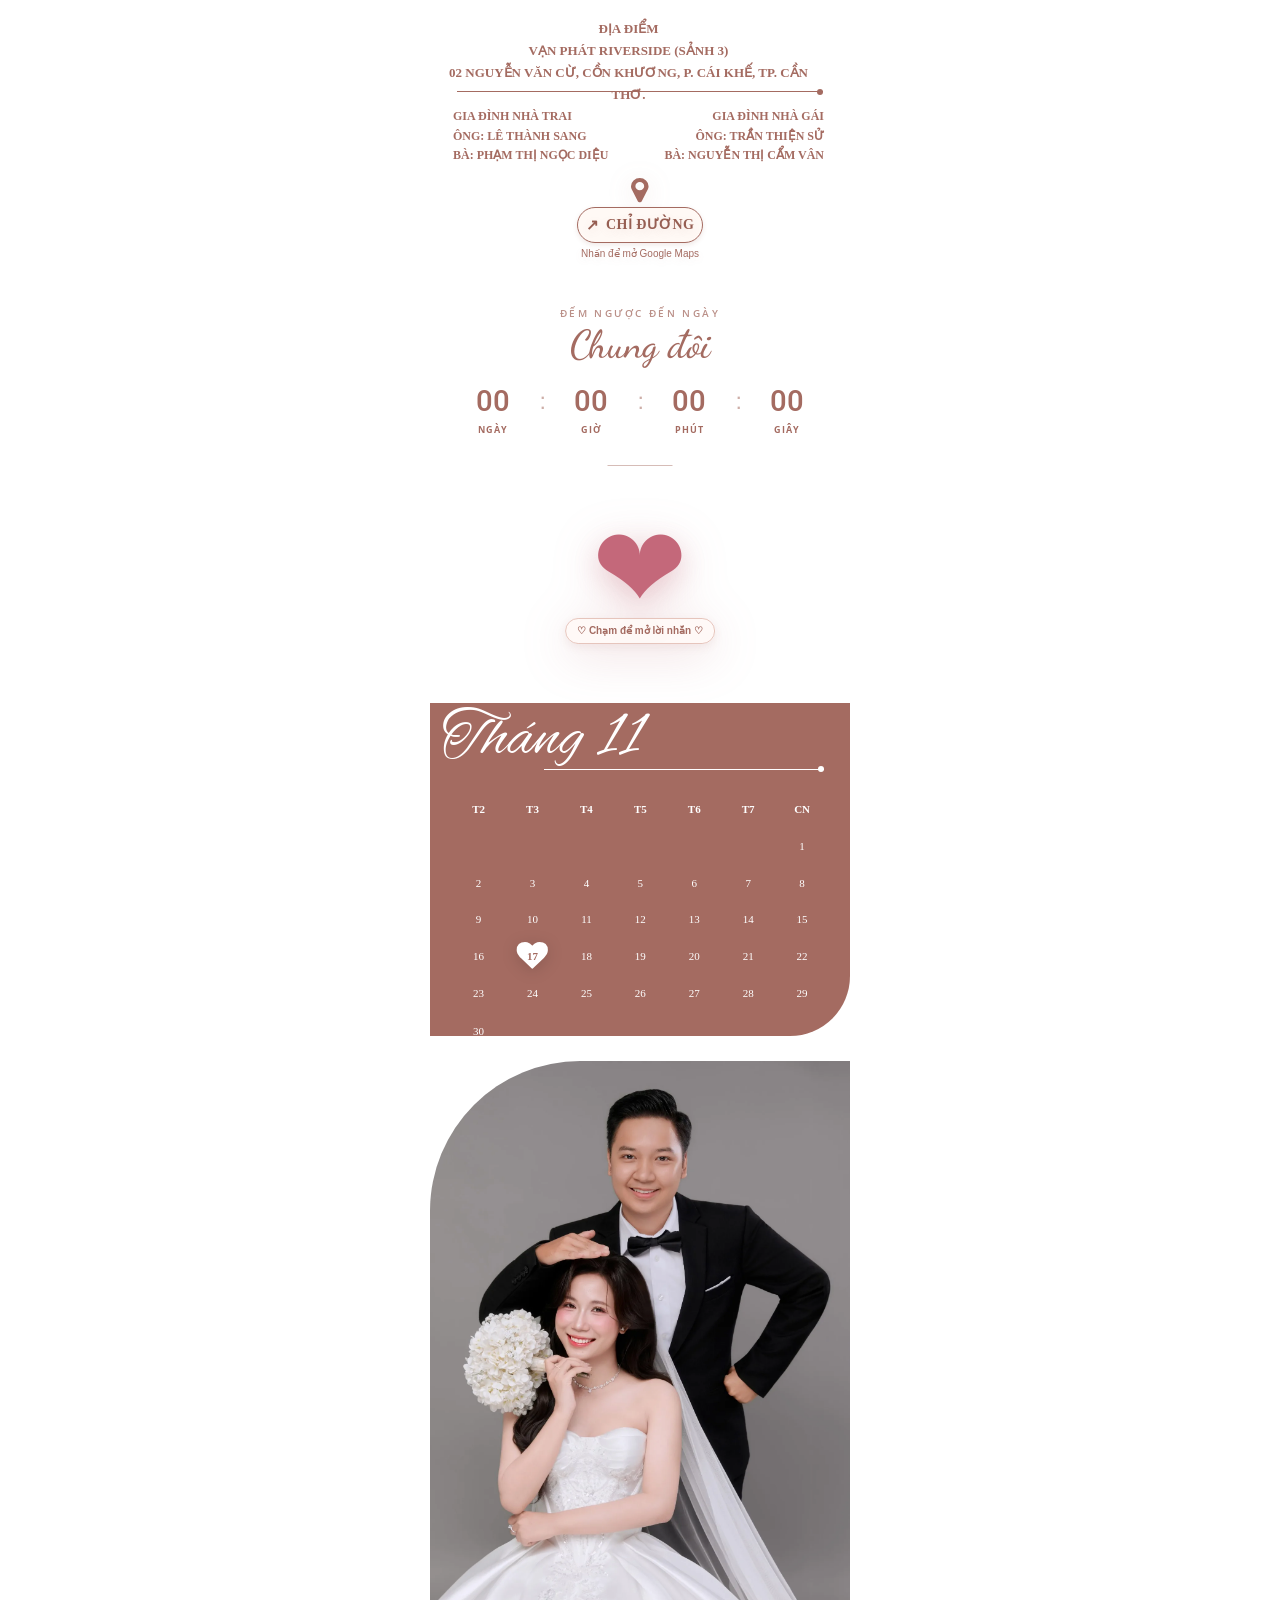
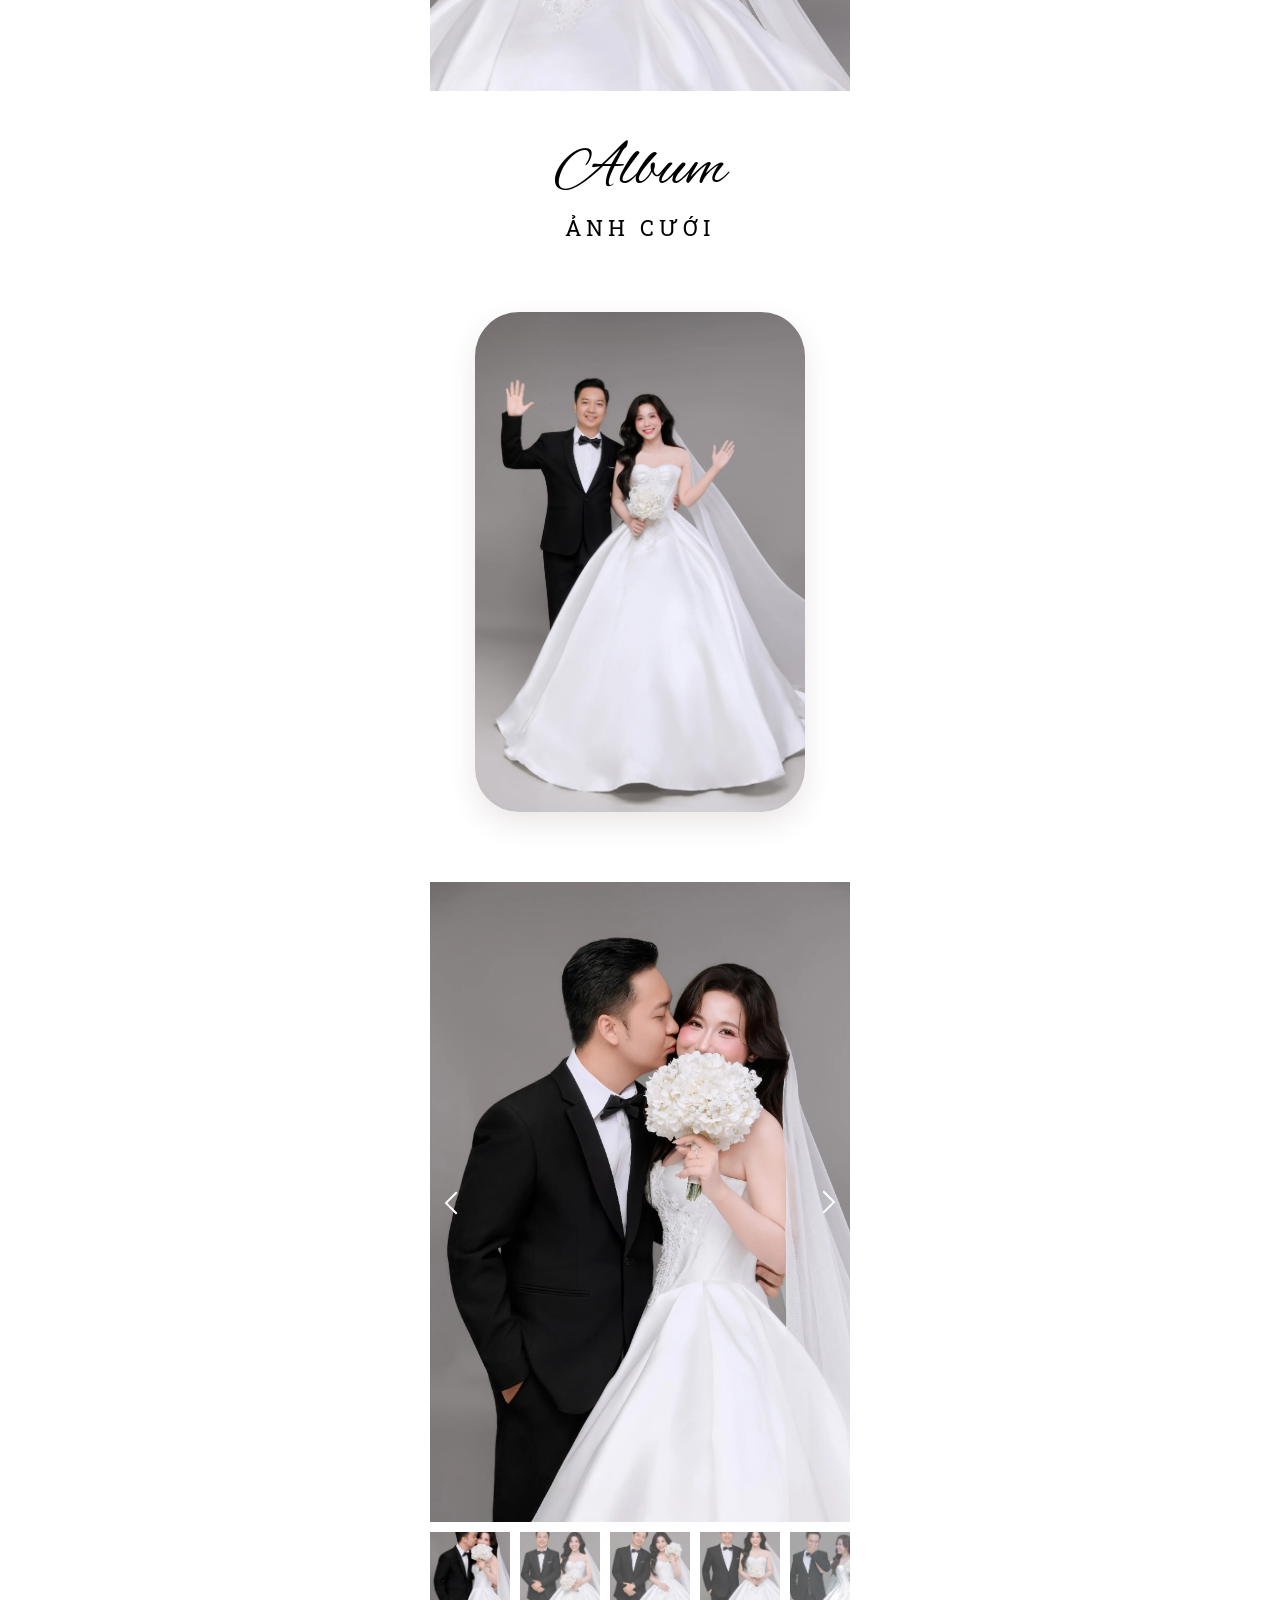
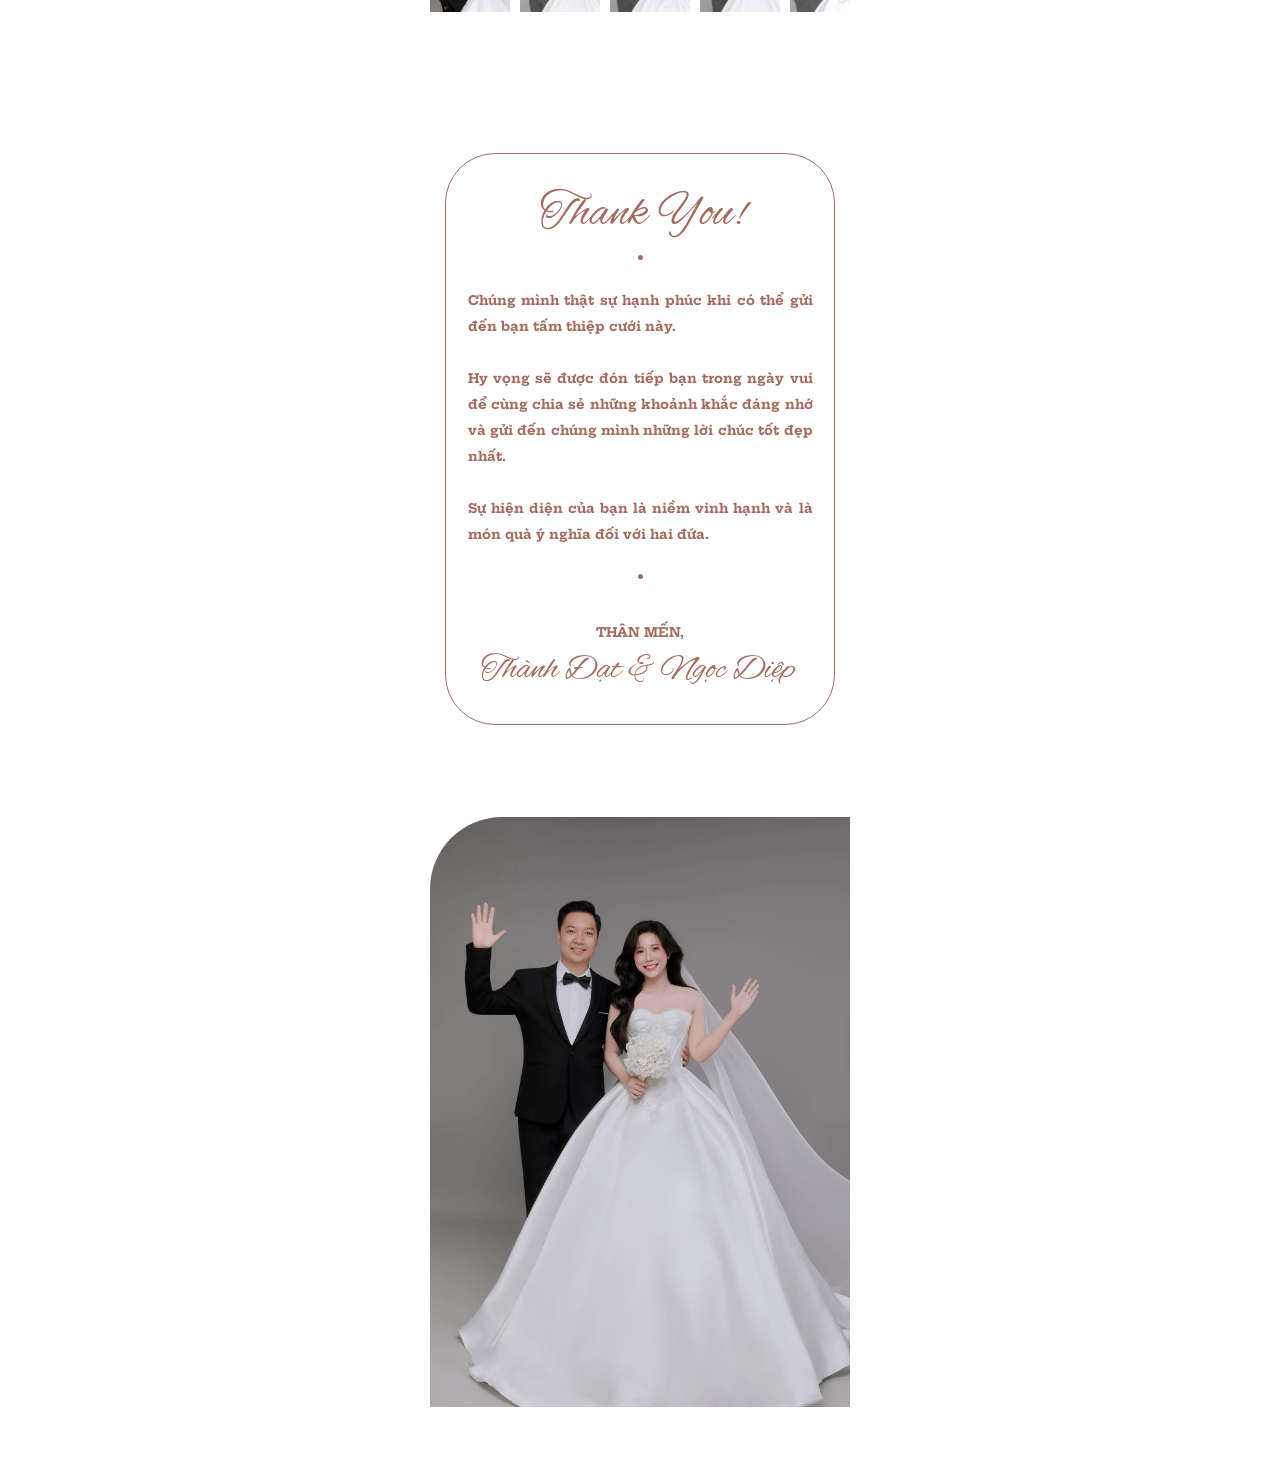
==== commit 8a6f6950: "update" ====
--- a/index.html
+++ b/index.html
@@ -13,24 +13,24 @@
 
   <meta
     name="description"
-    content="Trân trọng kính mời bạn đến chung vui cùng Thành Đạt & Ngọc Diệp."
+    content="Hân hạnh được đón tiếp bạn trong ngày vui của Thành Đạt & Ngọc Diệp."
   >
 
   <meta property="og:type" content="website">
   <meta property="og:title" content="Đám cưới Thành Đạt & Ngọc Diệp">
   <meta
     property="og:description"
-    content="Trân trọng kính mời bạn đến chung vui cùng Thành Đạt & Ngọc Diệp."
+    content="Hân hạnh được đón tiếp bạn trong ngày vui của Thành Đạt & Ngọc Diệp."
   >
 
   <meta
     property="og:url"
-    content="https://wedding-tone-hong.vercel.app/"
+    content="https://dat-diep-wedding.vercel.app/"
   >
 
   <meta
     property="og:image"
-    content="https://wedding-tone-hong.vercel.app/assets/images/share.jpg"
+    content="https://dat-diep-wedding.vercel.app/assets/images/share.jpg"
   >
 
   <meta property="og:image:width" content="1200">
@@ -44,12 +44,12 @@
 
   <meta
     name="twitter:description"
-    content="Trân trọng kính mời bạn đến chung vui cùng Thành Đạt & Ngọc Diệp."
+    content="Hân hạnh được đón tiếp bạn trong ngày vui của Thành Đạt & Ngọc Diệp."
   >
 
   <meta
     name="twitter:image"
-    content="https://wedding-tone-hong.vercel.app/assets/images/share.jpg"
+    content="https://dat-diep-wedding.vercel.app/assets/images/share.jpg"
   >
 
   <link rel="preconnect" href="https://fonts.googleapis.com">
--- a/css/custom.css
+++ b/css/custom.css
@@ -71,7 +71,7 @@
 }
 
 #HEADLINE9 > .ladi-headline {
-  font-size: 13.5px !important;
+  font-size: 13.2px !important;
   line-height: 1.42 !important;
   text-align: left !important;
   letter-spacing: 0 !important;
@@ -601,7 +601,7 @@
 }
 
 #HEADLINE9 > .ladi-headline {
-  font-size: 13.5px !important;
+  font-size: 13.2px !important;
   line-height: 1.6 !important;
   text-align: justify !important;
   text-justify: inter-word !important;
@@ -1489,3 +1489,38 @@
     animation: none !important;
   }
 }
+
+
+/* FIX HINH DANG TRAI TIM TREN IPHONE */
+/* Khong thay doi giao dien desktop */
+
+@media screen and (max-width: 767px) {
+
+  #IMAGE47::before {
+    /* Dung hinh vector thay cho font emoji */
+    content: "" !important;
+
+    position: absolute !important;
+    inset: auto !important;
+
+    top: 10% !important;
+    left: 7% !important;
+
+    width: 86% !important;
+    height: 80% !important;
+
+    display: block !important;
+
+    background-image: url("data:image/svg+xml,%3Csvg xmlns='http://www.w3.org/2000/svg' viewBox='0 0 200 180'%3E%3Cpath fill='%23B76D7C' d='M100 168 C86 157 11 114 10 64 C9 35 30 14 57 14 C78 14 92 25 100 39 C108 25 122 14 143 14 C170 14 191 35 190 64 C189 114 114 157 100 168Z'/%3E%3C/svg%3E") !important;
+
+    background-repeat: no-repeat !important;
+    background-position: center !important;
+    background-size: contain !important;
+
+    color: transparent !important;
+    text-shadow: none !important;
+
+    pointer-events: none !important;
+  }
+
+}
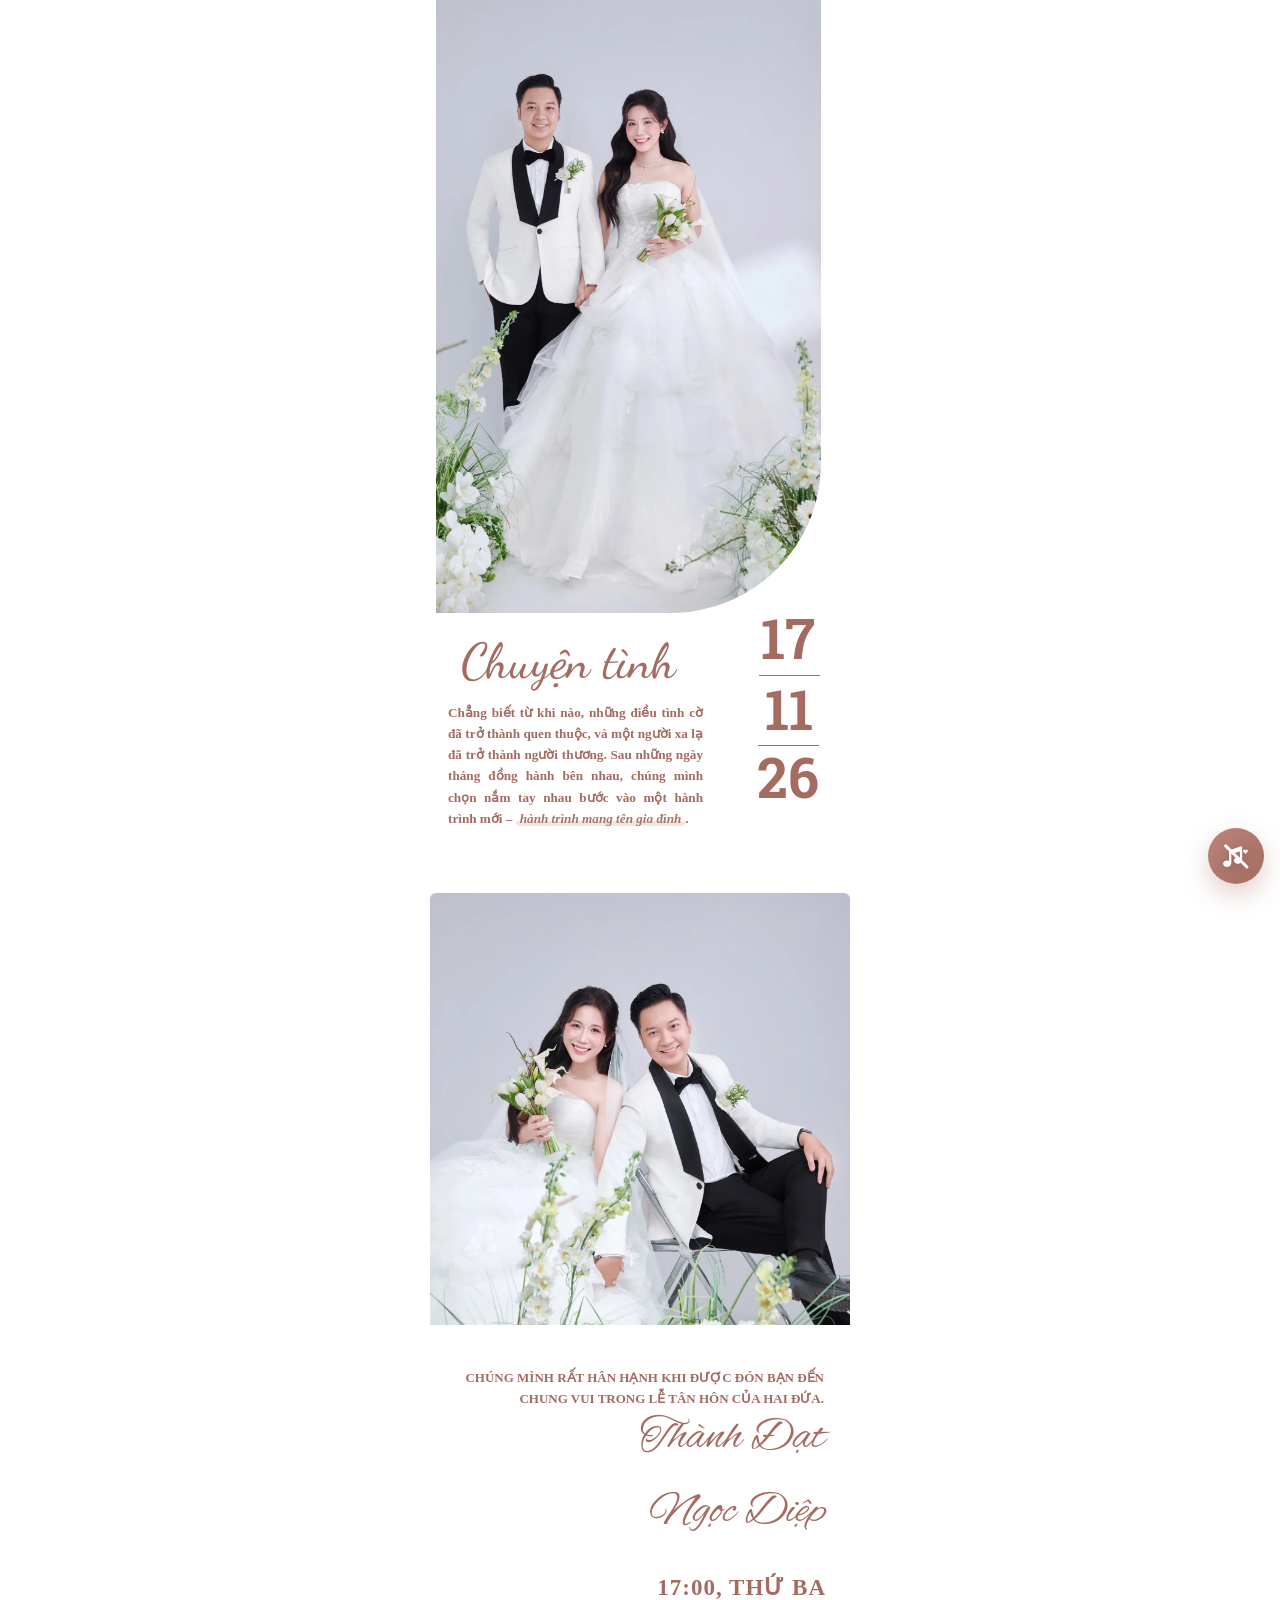
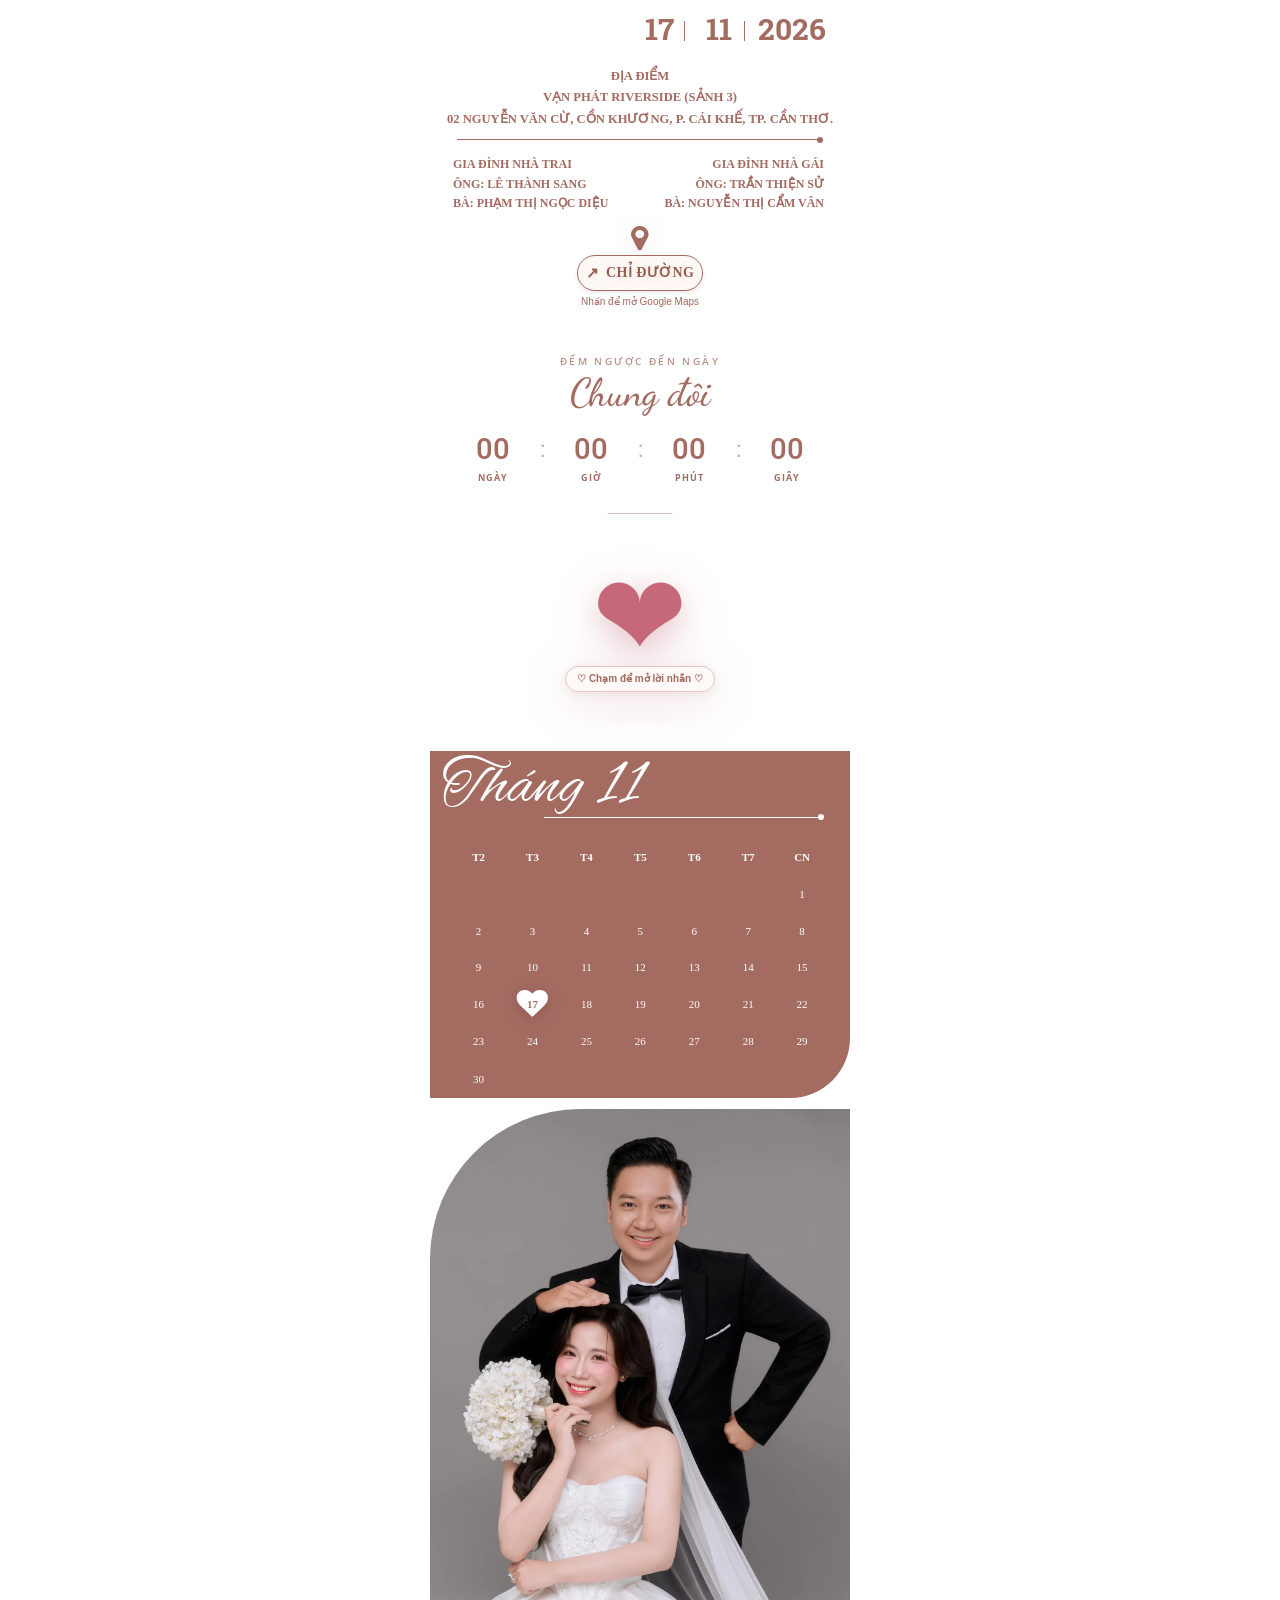
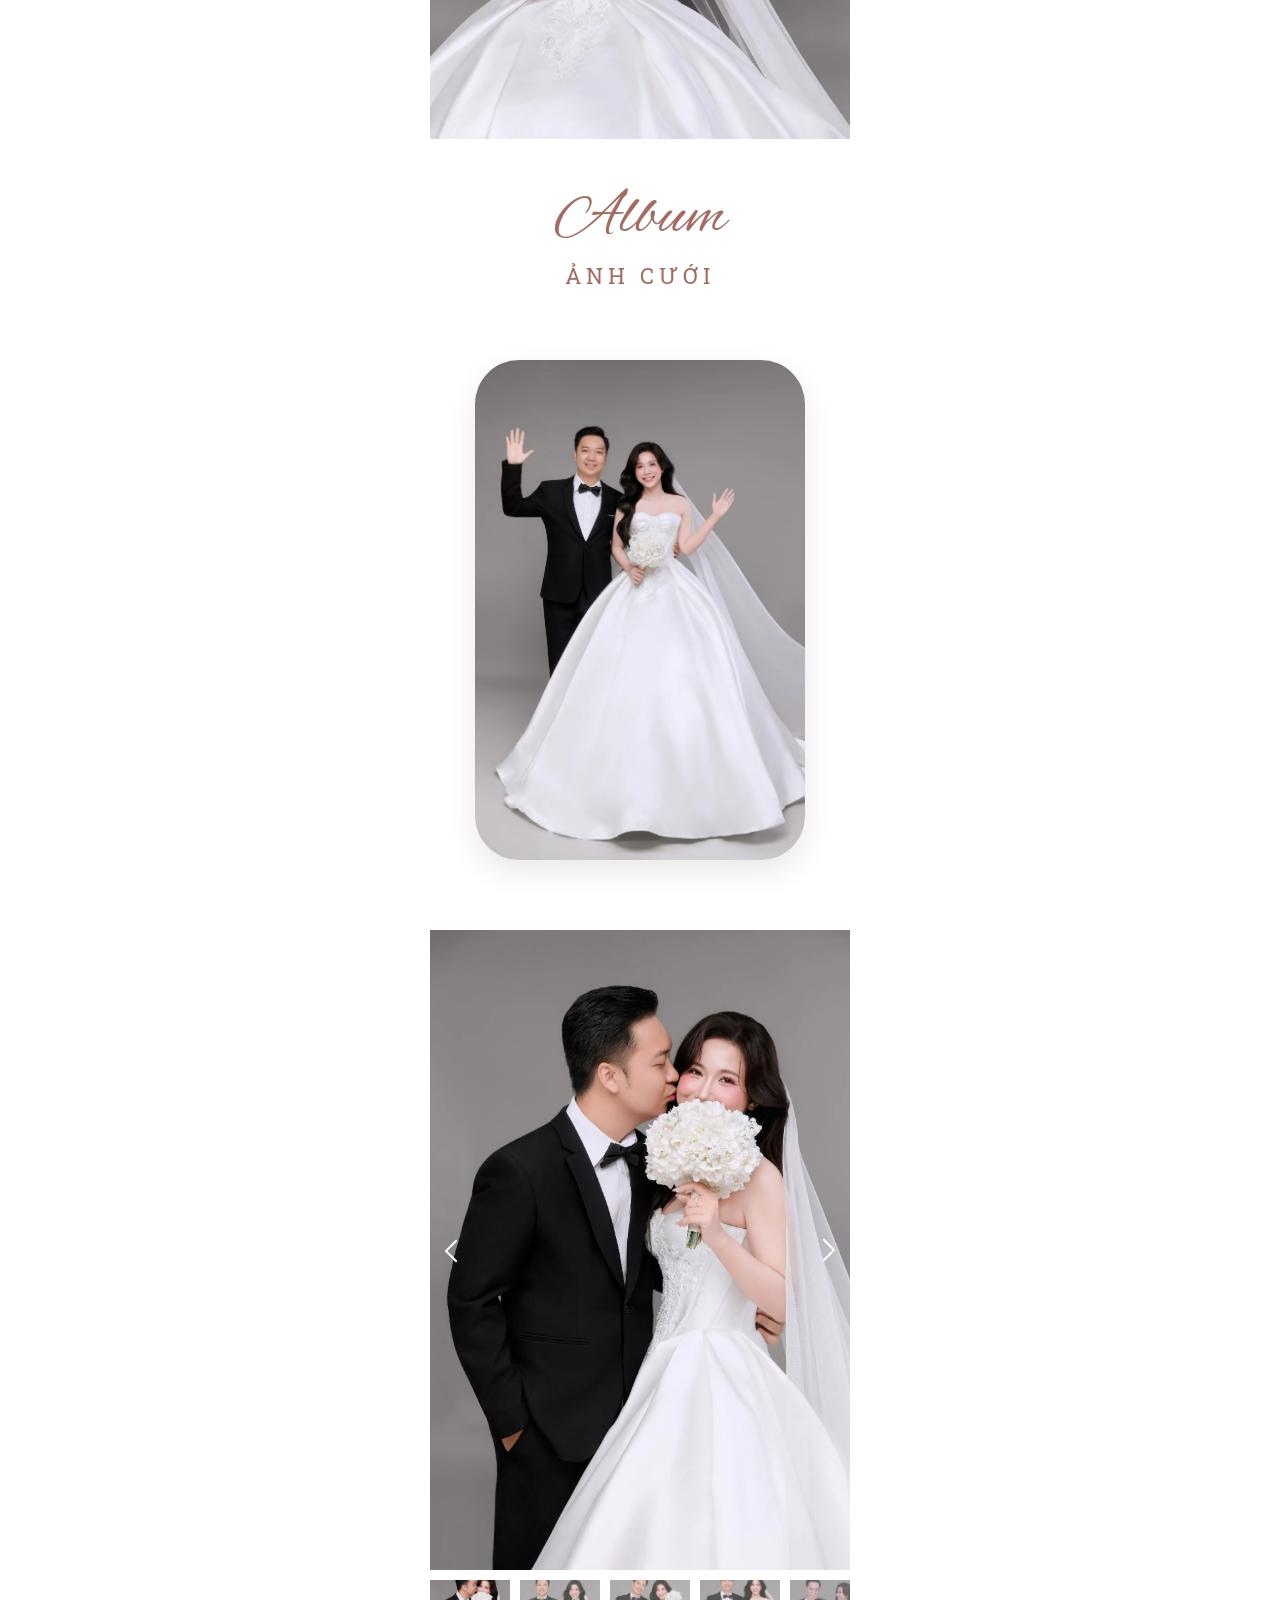
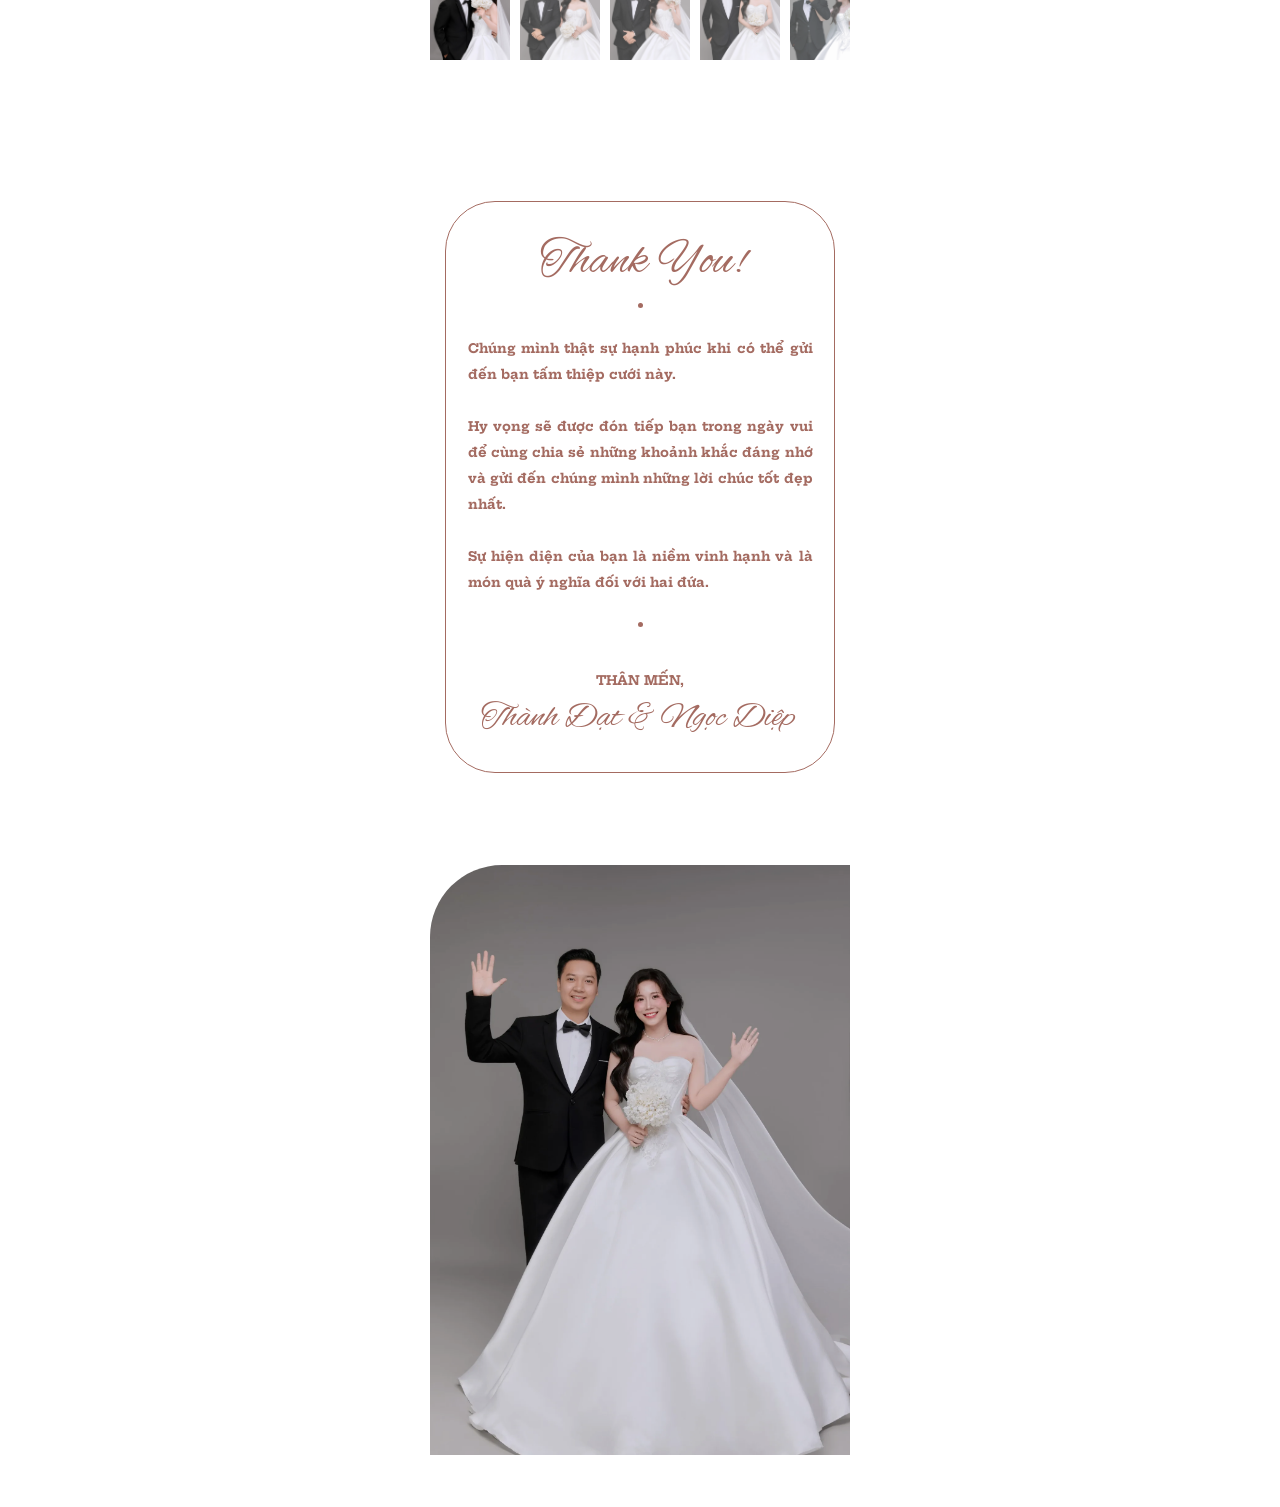
==== commit adabdad2: "fix lỗi" ====
--- a/index.html
+++ b/index.html
@@ -70,8 +70,8 @@
   >
 
   <link rel="stylesheet" href="css/base-v2.8.css?v=2.8.1">
-  <link rel="stylesheet" href="css/custom.css?v=2.8.1">
-  <link rel="stylesheet" href="css/responsive-v2.8.css?v=2.8.1">
+  <link rel="stylesheet" href="css/custom.css?v=2.8.2">
+  <link rel="stylesheet" href="css/responsive-v2.8.css?v=2.8.2">
 
   <style id="style_lazyload">
     body.lazyload .ladi-image-background,
@@ -83,7 +83,7 @@
 
   <script src="js/config.js?v=2.8.1" defer></script>
   <script src="js/customize.js?v=2.8.1" defer></script>
-  <script src="js/responsive-v2.8.js?v=2.8.1" defer></script>
+  <script src="js/responsive-v2.8.js?v=2.8.2" defer></script>
 </head>
 
 
--- a/css/custom.css
+++ b/css/custom.css
@@ -1,4 +1,3 @@
-600&display=swap");
 
 /* Wedding Tone Hồng V2.7
    Tối ưu để chạy độc lập không cần ladipagev3.min.js.
--- a/css/responsive-v2.8.css
+++ b/css/responsive-v2.8.css
@@ -19,6 +19,8 @@
   width:420px!important;
   max-width:none!important;
   margin:0!important;
+  /* min-height:100% cua base + chieu cao shell tao vong lap khi scale>1 */
+  min-height:0!important;
   transform-origin:top left!important;
   backface-visibility:hidden;
   -webkit-backface-visibility:hidden;
@@ -31,3 +33,44 @@
     scroll-behavior:auto!important;
   }
 }
+
+/* =========================================================
+   V2.8.2 - iPhone 17 tro di (402 / 420 / 440px) va may moi hon
+   Toa do ben duoi la toa do canvas 420px, JS tu scale theo man hinh.
+   ========================================================= */
+
+/* Chuyen tinh: anh IMAGE14 de len 25px cuoi doan chu.
+   Noi SECTION1 de doan chu 8-9 dong khong bi che. */
+#SECTION1{
+  height:calc(1046.6px + 48px)!important;
+}
+
+/* Dia chi: giu tren 1 dong de khong de len duong ke LINE3. */
+#HEADLINE80{
+  width:404px!important;
+  left:8px!important;
+}
+#HEADLINE80>.ladi-headline{
+  font-size:12.6px!important;
+}
+
+/* Lich: thang 6 hang (11/2026) lam so 30 sat mep khung nau. */
+#BOX3{
+  height:347px!important;
+}
+
+/* Popup: tranh tai tho / Dynamic Island / thanh Home khi xoay ngang. */
+#dd-love-overlay{
+  padding:
+    max(16px,env(safe-area-inset-top))
+    max(16px,env(safe-area-inset-right))
+    max(16px,env(safe-area-inset-bottom))
+    max(16px,env(safe-area-inset-left))!important;
+}
+#dd-love-popup{
+  max-height:calc(
+    100dvh
+    - max(16px,env(safe-area-inset-top))
+    - max(16px,env(safe-area-inset-bottom))
+  )!important;
+}
